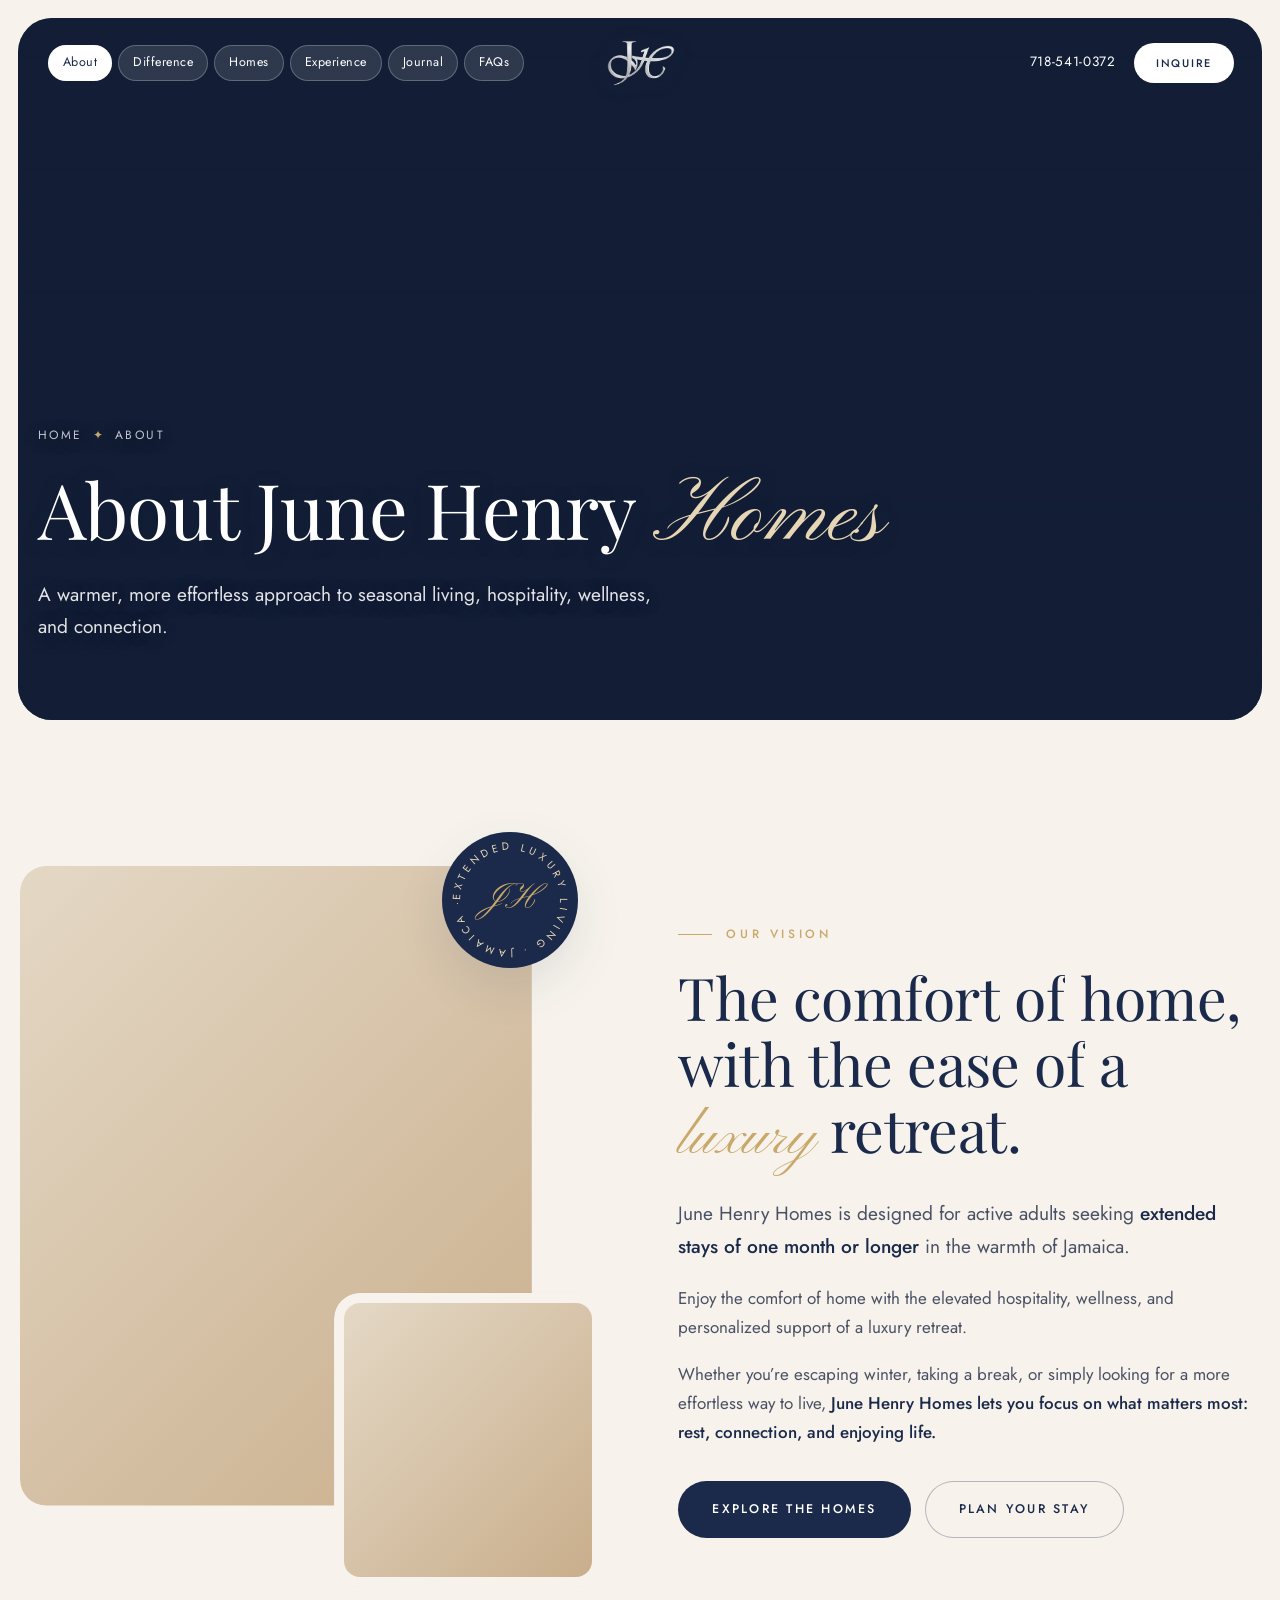
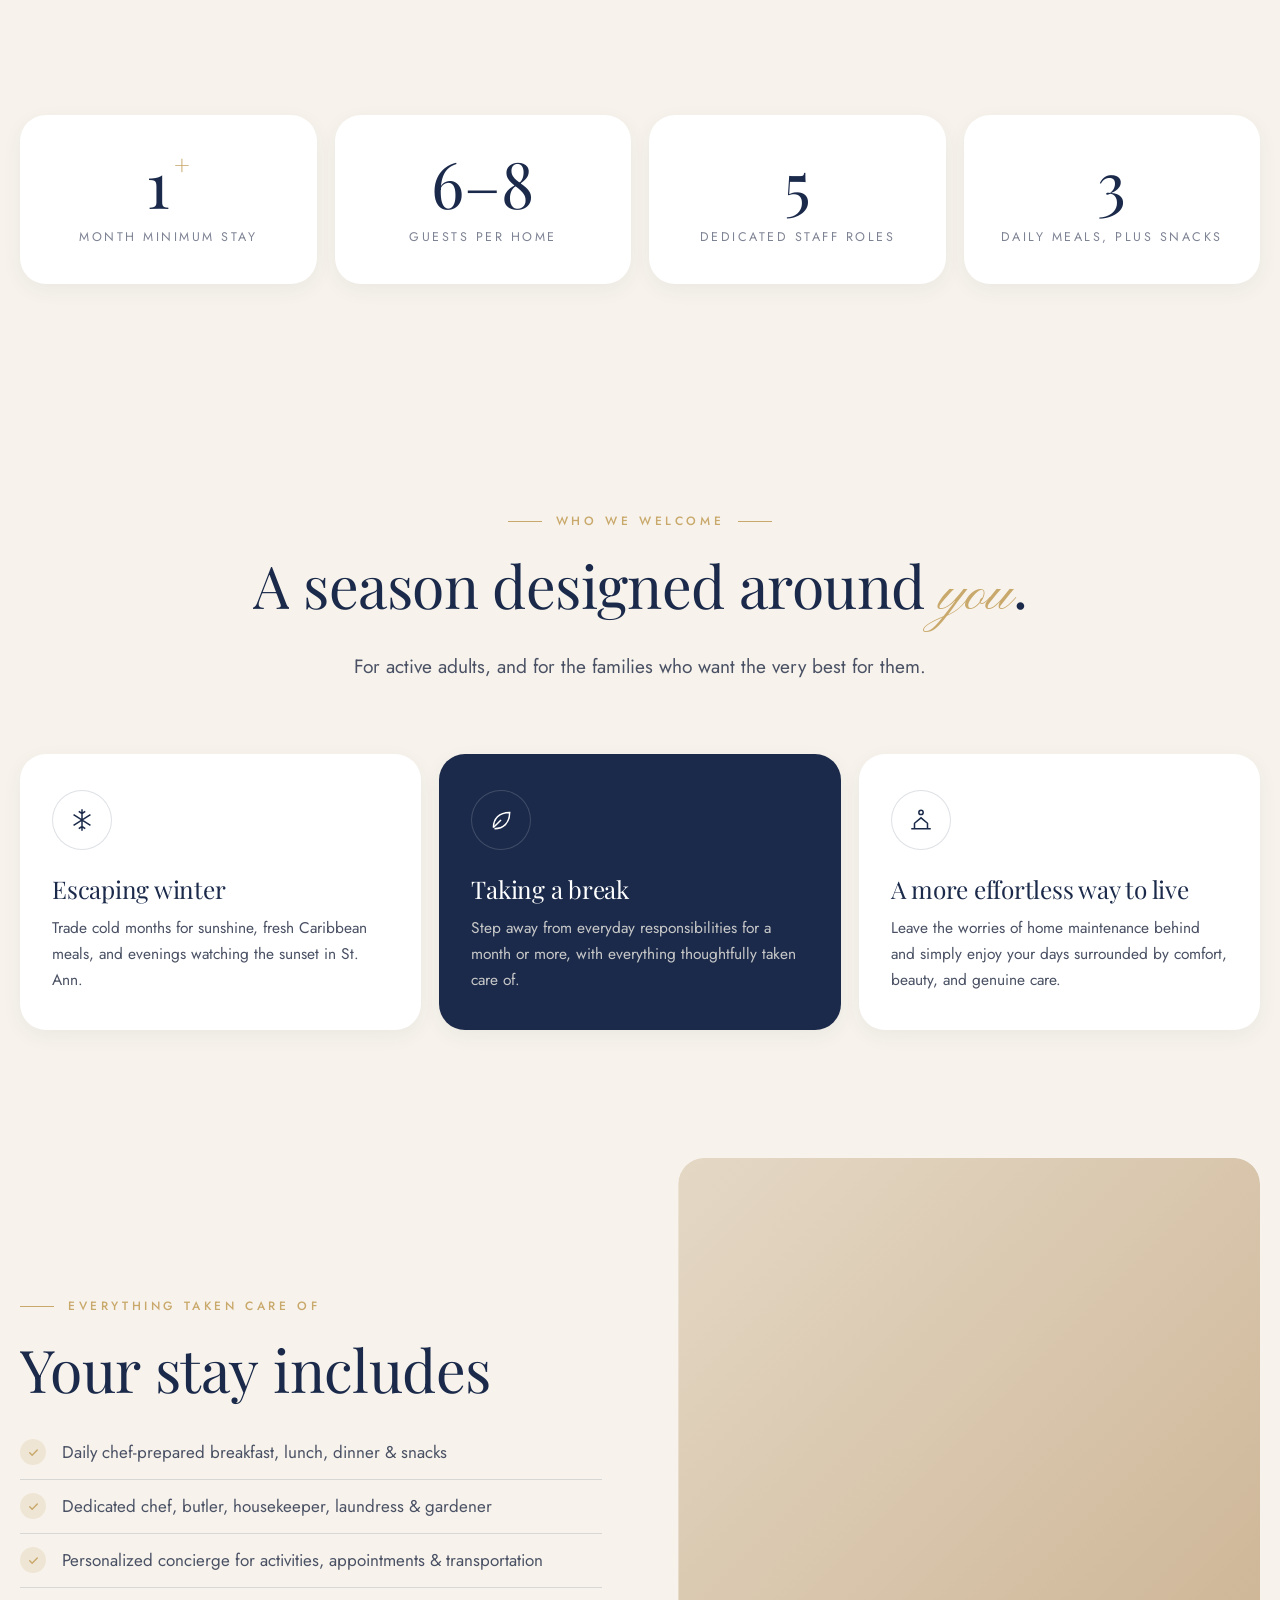
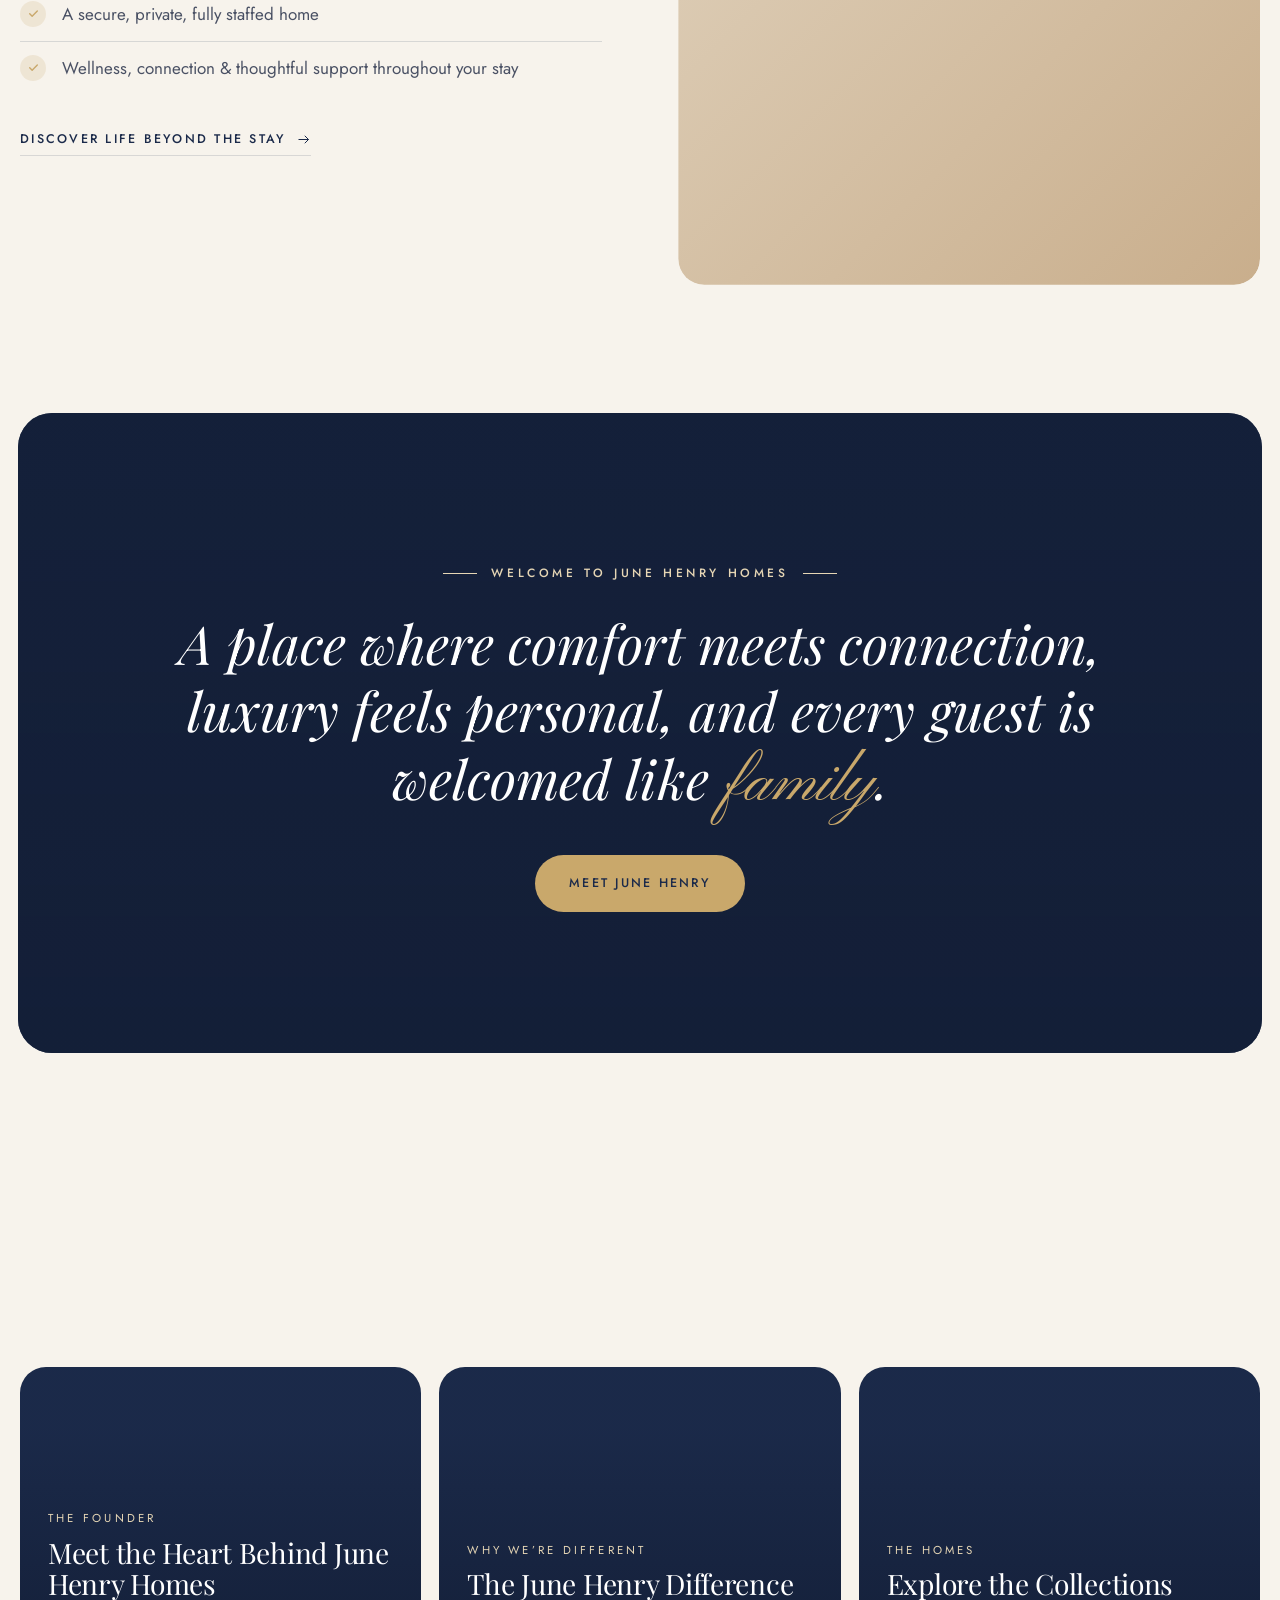
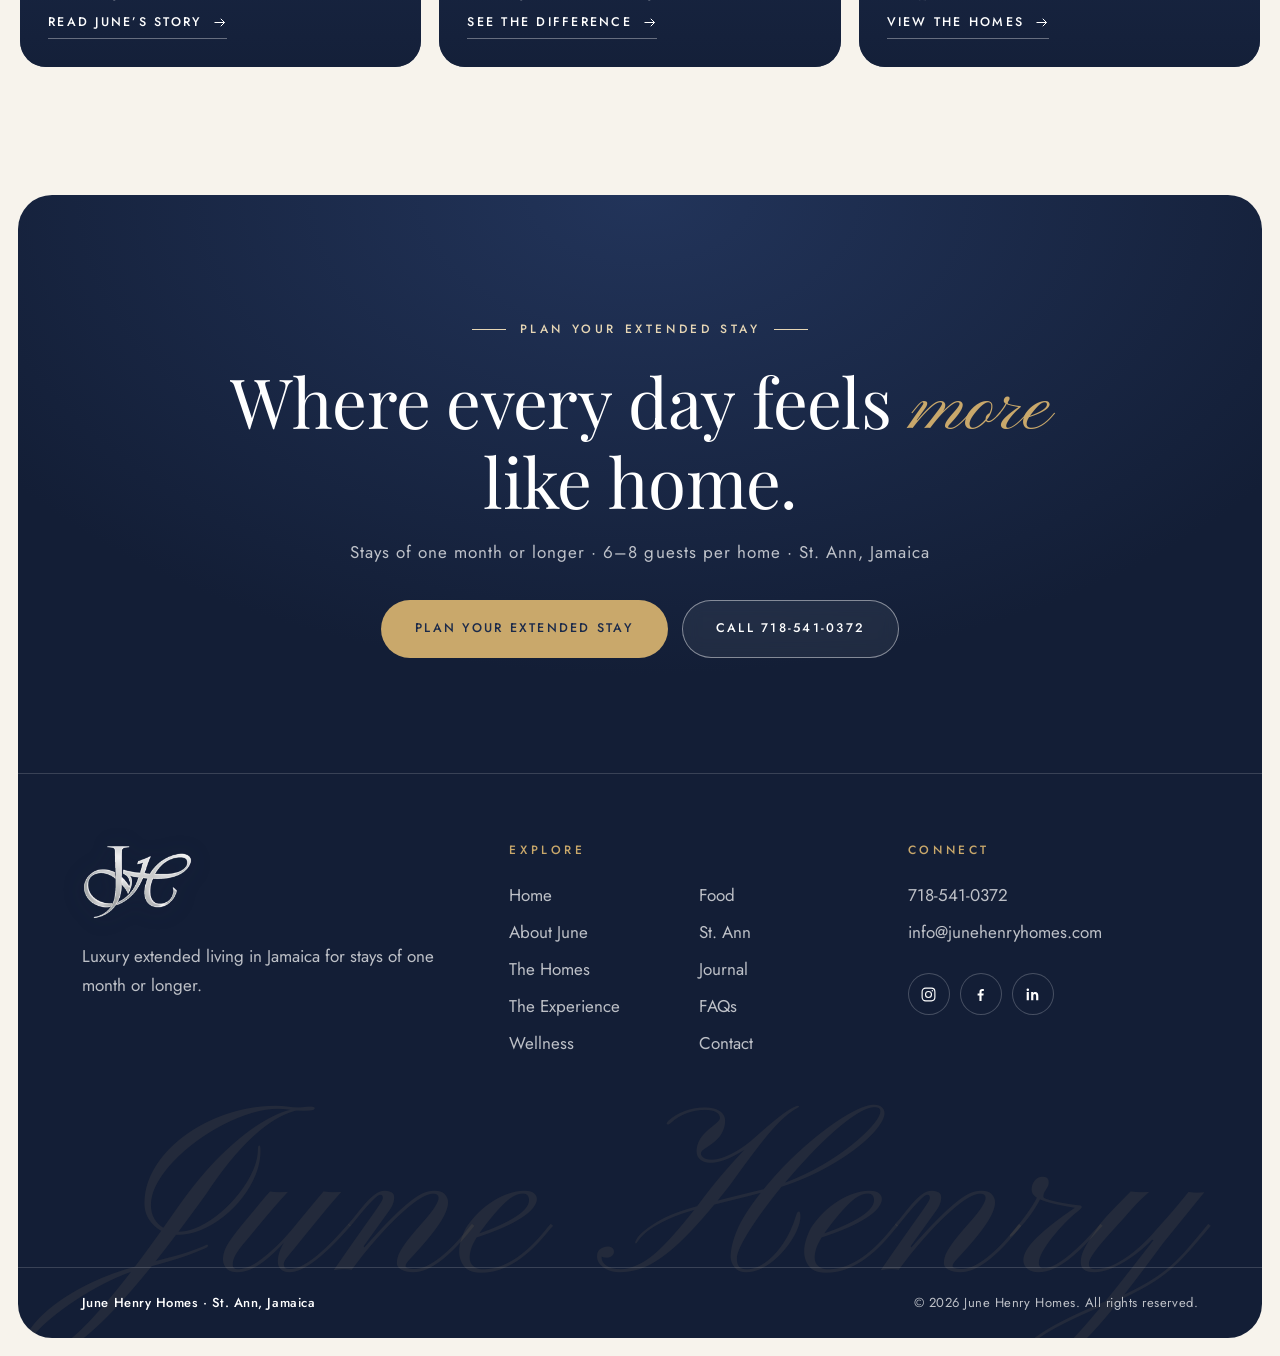
==== about.html @ ef5625fd "Add June Henry Homes website Static multi-page site in plain HTML, CSS and JavaScript for June Henry" ====
<!DOCTYPE html>
<html lang="en" class="no-js">
<head>
  <meta charset="UTF-8">
  <meta name="viewport" content="width=device-width, initial-scale=1">
  <title>About June Henry Homes | Elevated Seasonal Living in Jamaica</title>
  <meta name="description" content="Discover the vision behind June Henry Homes and a warmer, more effortless approach to seasonal living, hospitality, wellness, and connection.">
  <meta name="theme-color" content="#1B2A4A">
  <meta property="og:type" content="website">
  <meta property="og:site_name" content="June Henry Homes">
  <meta property="og:title" content="About June Henry Homes | Elevated Seasonal Living in Jamaica">
  <meta property="og:description" content="Discover the vision behind June Henry Homes and a warmer, more effortless approach to seasonal living, hospitality, wellness, and connection.">
  <link rel="icon" href="data:image/svg+xml,%3Csvg xmlns='http://www.w3.org/2000/svg' viewBox='0 0 64 64'%3E%3Crect width='64' height='64' rx='16' fill='%231B2A4A'/%3E%3Ctext x='50%25' y='60%25' text-anchor='middle' font-family='Georgia,serif' font-size='28' fill='%23C9A86B'%3EJH%3C/text%3E%3C/svg%3E">
  <link rel="preconnect" href="https://fonts.googleapis.com">
  <link rel="preconnect" href="https://fonts.gstatic.com" crossorigin>
  <link rel="preconnect" href="https://images.unsplash.com">
  <link href="https://fonts.googleapis.com/css2?family=Jost:wght@300;400;500;600&family=Pinyon+Script&family=Playfair+Display:ital,wght@0,400;0,500;0,600;1,400;1,500&display=swap" rel="stylesheet">
  <link rel="stylesheet" href="css/base.css">
  <link rel="stylesheet" href="css/sections.css">
  <link rel="stylesheet" href="css/pages.css">
</head>
<body data-page="about">
  <div id="site-header"></div>

  <main id="main">
    <section class="page-hero">
      <div class="hero-media" data-parallax="0.12">
        <img src="https://images.unsplash.com/photo-1540541338287-41700207dee6?auto=format&fit=crop&w=2200&q=80" alt="Pool terrace framed by palms overlooking the sea" fetchpriority="high">
      </div>
      <div class="page-hero-content">
        <nav class="breadcrumb hero-anim" aria-label="Breadcrumb"><a href="index.html">Home</a><span aria-hidden="true">✦</span><span aria-current="page">About</span></nav>
        <h1 class="hero-anim" style="--d:.15s">About June Henry <span class="script">Homes</span></h1>
        <p class="lead hero-anim" style="--d:.35s">A warmer, more effortless approach to seasonal living, hospitality, wellness, and connection.</p>
      </div>
    </section>

    <!-- Vision -->
    <section class="section">
      <div class="container split">
        <div class="split-media">
          <div class="media-stack">
            <div class="media media-main reveal-mask"><img src="https://images.unsplash.com/photo-1600210492486-724fe5c67fb0?auto=format&fit=crop&w=1100&q=80" alt="Bright, comfortable living room filled with natural light" loading="lazy"></div>
            <div class="media media-small reveal-mask" style="--d:.3s"><img src="https://images.unsplash.com/photo-1504754524776-8f4f37790ca0?auto=format&fit=crop&w=700&q=80" alt="Breakfast table with fresh fruit, waffles and juice" loading="lazy"></div>
            <div class="rotating-badge" aria-hidden="true">
              <svg viewBox="0 0 136 136"><defs><path id="badgeCircle" d="M68,68 m-50,0 a50,50 0 1,1 100,0 a50,50 0 1,1 -100,0"/></defs><text><textPath href="#badgeCircle" textLength="312" lengthAdjust="spacing">Extended Luxury Living · Jamaica ·</textPath></text></svg>
              <span class="badge-core">JH</span>
            </div>
          </div>
        </div>
        <div class="split-body">
          <span class="eyebrow reveal">Our vision</span>
          <h2 class="h2" data-split>The comfort of home, with the ease of a <span class="script">luxury</span> retreat.</h2>
          <p class="lead reveal">June Henry Homes is designed for active adults seeking <strong>extended stays of one month or longer</strong> in the warmth of Jamaica.</p>
          <p class="reveal">Enjoy the comfort of home with the elevated hospitality, wellness, and personalized support of a luxury retreat.</p>
          <p class="reveal">Whether you’re escaping winter, taking a break, or simply looking for a more effortless way to live, <strong>June Henry Homes lets you focus on what matters most: rest, connection, and enjoying life.</strong></p>
          <div class="btn-row reveal">
            <a class="btn" href="homes.html">Explore the Homes</a>
            <a class="btn btn-outline" href="contact.html">Plan Your Stay</a>
          </div>
        </div>
      </div>
    </section>

    <!-- Stats -->
    <section class="section-tight" style="padding-top:0" aria-label="June Henry Homes at a glance">
      <div class="container stats">
        <div class="stat reveal"><div class="stat-num">1<small>+</small></div><div class="stat-label">Month minimum stay</div></div>
        <div class="stat reveal" style="--d:.08s"><div class="stat-num">6–8</div><div class="stat-label">Guests per home</div></div>
        <div class="stat reveal" style="--d:.16s"><div class="stat-num"><span data-count="5">5</span></div><div class="stat-label">Dedicated staff roles</div></div>
        <div class="stat reveal" style="--d:.24s"><div class="stat-num"><span data-count="3">3</span></div><div class="stat-label">Daily meals, plus snacks</div></div>
      </div>
    </section>

    <!-- Who we welcome -->
    <section class="section">
      <div class="container">
        <div class="section-head">
          <span class="eyebrow center reveal">Who we welcome</span>
          <h2 class="h2" data-split>A season designed around <span class="script">you</span>.</h2>
          <p class="lead reveal">For active adults, and for the families who want the very best for them.</p>
        </div>
        <div class="card-grid">
          <article class="info-card reveal" data-glow>
            <span class="icon-ring"><svg viewBox="0 0 24 24" fill="none" stroke="currentColor" stroke-width="1.4" aria-hidden="true"><path d="M12 2v20M4.2 7l15.6 10M4.2 17L19.8 7M9 4l3 2 3-2M9 20l3-2 3 2"/></svg></span>
            <h3>Escaping winter</h3>
            <p>Trade cold months for sunshine, fresh Caribbean meals, and evenings watching the sunset in St. Ann.</p>
          </article>
          <article class="info-card is-navy reveal" style="--d:.1s" data-glow>
            <span class="icon-ring"><svg viewBox="0 0 24 24" fill="none" stroke="currentColor" stroke-width="1.4" aria-hidden="true"><path d="M5 19c0-8 5-14 15-14 0 10-6 15-14 15"/><path d="M5 19l7-7"/></svg></span>
            <h3>Taking a break</h3>
            <p>Step away from everyday responsibilities for a month or more, with everything thoughtfully taken care of.</p>
          </article>
          <article class="info-card reveal" style="--d:.2s" data-glow>
            <span class="icon-ring"><svg viewBox="0 0 24 24" fill="none" stroke="currentColor" stroke-width="1.4" aria-hidden="true"><path d="M3 20h18M6 20v-5l6-5 6 5v5"/><circle cx="12" cy="5" r="2"/></svg></span>
            <h3>A more effortless way to live</h3>
            <p>Leave the worries of home maintenance behind and simply enjoy your days surrounded by comfort, beauty, and genuine care.</p>
          </article>
        </div>
      </div>
    </section>

    <!-- Your stay includes -->
    <section class="section" style="padding-top:0">
      <div class="container split reverse">
        <div class="split-media">
          <div class="media reveal-mask"><img src="https://images.unsplash.com/photo-1577219491135-ce391730fb2c?auto=format&fit=crop&w=1100&q=80" alt="Chef carefully plating a freshly prepared dish" loading="lazy"></div>
        </div>
        <div class="split-body">
          <span class="eyebrow reveal">Everything taken care of</span>
          <h2 class="h2" data-split>Your stay includes</h2>
          <ul class="check-list reveal">
            <li>Daily chef-prepared breakfast, lunch, dinner &amp; snacks</li>
            <li>Dedicated chef, butler, housekeeper, laundress &amp; gardener</li>
            <li>Personalized concierge for activities, appointments &amp; transportation</li>
            <li>A secure, private, fully staffed home</li>
            <li>Wellness, connection &amp; thoughtful support throughout your stay</li>
          </ul>
          <div class="btn-row reveal">
            <a class="link-arrow" href="beyond.html">Discover life beyond the stay <svg viewBox="0 0 24 24" fill="none" stroke="currentColor" stroke-width="1.6" aria-hidden="true"><path d="M4 12h16M14 6l6 6-6 6"/></svg></a>
          </div>
        </div>
      </div>
    </section>

    <!-- Promise -->
    <section class="quote-band has-image" aria-label="Our promise">
      <div class="jamaica-bg" data-parallax="0.1"><img src="https://images.unsplash.com/photo-1473116763249-2faaef81ccda?auto=format&fit=crop&w=2000&q=75" alt="" loading="lazy"></div>
      <span class="eyebrow center light reveal">Welcome to June Henry Homes</span>
      <blockquote class="reveal">A place where comfort meets connection, luxury feels personal, and every guest is welcomed like <span class="script">family</span>.</blockquote>
      <div class="btn-row center reveal">
        <a class="btn btn-gold" href="heart.html">Meet June Henry</a>
      </div>
    </section>

    <!-- Continue exploring -->
    <section class="section">
      <div class="container">
        <div class="section-head">
          <span class="eyebrow center reveal">Continue exploring</span>
          <h2 class="h2" data-split>Discover more</h2>
        </div>
        <div class="collection-nav">
          <a class="collection-link reveal" href="heart.html">
            <img src="https://images.unsplash.com/photo-1505693416388-ac5ce068fe85?auto=format&fit=crop&w=900&q=80" alt="" loading="lazy">
            <span class="count">The founder</span>
            <h3>Meet the Heart Behind June Henry Homes</h3>
            <span class="link-arrow">Read June’s story <svg viewBox="0 0 24 24" fill="none" stroke="currentColor" stroke-width="1.6" aria-hidden="true"><path d="M4 12h16M14 6l6 6-6 6"/></svg></span>
          </a>
          <a class="collection-link reveal" style="--d:.1s" href="difference.html">
            <img src="https://images.unsplash.com/photo-1511632765486-a01980e01a18?auto=format&fit=crop&w=900&q=80" alt="" loading="lazy">
            <span class="count">Why we’re different</span>
            <h3>The June Henry Difference</h3>
            <span class="link-arrow">See the difference <svg viewBox="0 0 24 24" fill="none" stroke="currentColor" stroke-width="1.6" aria-hidden="true"><path d="M4 12h16M14 6l6 6-6 6"/></svg></span>
          </a>
          <a class="collection-link reveal" style="--d:.2s" href="homes.html">
            <img src="https://images.unsplash.com/photo-1499793983690-e29da59ef1c2?auto=format&fit=crop&w=900&q=80" alt="" loading="lazy">
            <span class="count">The homes</span>
            <h3>Explore the Collections</h3>
            <span class="link-arrow">View the homes <svg viewBox="0 0 24 24" fill="none" stroke="currentColor" stroke-width="1.6" aria-hidden="true"><path d="M4 12h16M14 6l6 6-6 6"/></svg></span>
          </a>
        </div>
      </div>
    </section>
  </main>

  <div id="site-footer"></div>
  <script src="js/components.js"></script>
  <script src="js/main.js"></script>
</body>
</html>
---- css/base.css ----
/* ==========================================================================
   June Henry Homes — Base: tokens, typography, buttons, header, footer, motion
   ========================================================================== */
:root {
  --navy: #1B2A4A;
  --navy-2: #24365C;
  --navy-deep: #131E36;
  --beige: #C9AE8C;
  --gold: #C9A86B;
  --gold-soft: #E6D6B5;
  --cream: #F7F3EC;
  --cream-2: #EFE8DC;
  --sand: #E4D8C5;
  --burgundy: #7A2E2E;
  --white: #FFFFFF;
  --text: #4A5164;
  --muted: #7E8394;
  --line: rgba(27, 42, 74, 0.14);
  --line-light: rgba(255, 255, 255, 0.16);

  --f-display: 'Playfair Display', Georgia, 'Times New Roman', serif;
  --f-script: 'Pinyon Script', 'Snell Roundhand', 'Apple Chancery', cursive;
  --f-body: 'Jost', 'Helvetica Neue', Arial, sans-serif;

  --radius-xl: 34px;
  --radius-lg: 26px;
  --radius-md: 18px;
  --radius-sm: 12px;
  --shell: clamp(10px, 1.4vw, 20px);
  --container: 1240px;

  --ease: cubic-bezier(0.22, 0.8, 0.2, 1);
  --ease-soft: cubic-bezier(0.65, 0, 0.35, 1);
  --shadow-sm: 0 6px 20px rgba(27, 42, 74, 0.06);
  --shadow-md: 0 18px 50px rgba(27, 42, 74, 0.1);
  --shadow-lg: 0 30px 80px rgba(19, 30, 54, 0.2);
}

*, *::before, *::after { box-sizing: border-box; }
html { scroll-behavior: smooth; -webkit-text-size-adjust: 100%; }
body {
  margin: 0;
  background: var(--cream);
  color: var(--text);
  font-family: var(--f-body);
  font-size: 17px;
  line-height: 1.7;
  -webkit-font-smoothing: antialiased;
  -moz-osx-font-smoothing: grayscale;
  overflow-x: hidden;
}
img { max-width: 100%; display: block; }
main { overflow-x: clip; }
a { color: inherit; text-decoration: none; }
button { font: inherit; color: inherit; background: none; border: 0; cursor: pointer; padding: 0; }
ul, ol { margin: 0; padding: 0; list-style: none; }
h1, h2, h3, h4 {
  font-family: var(--f-display);
  color: var(--navy);
  font-weight: 400;
  line-height: 1.12;
  margin: 0;
  letter-spacing: -0.01em;
}
p { margin: 0 0 1.1em; }
p:last-child { margin-bottom: 0; }
strong { color: var(--navy); font-weight: 500; }
::selection { background: var(--gold); color: var(--navy); }
:focus-visible { outline: 2px solid var(--gold); outline-offset: 3px; border-radius: 6px; }

.skip-link {
  position: fixed; left: 16px; top: -80px; z-index: 3000;
  background: var(--navy); color: #fff; padding: 10px 18px; border-radius: 40px;
  transition: top 0.3s var(--ease);
}
.skip-link:focus { top: 16px; }
.visually-hidden {
  position: absolute !important; width: 1px; height: 1px; overflow: hidden;
  clip: rect(0 0 0 0); white-space: nowrap;
}

/* ---------- Layout ---------- */
.container { width: min(100% - 40px, var(--container)); margin-inline: auto; }
.container-narrow { width: min(100% - 40px, 860px); margin-inline: auto; }
.section { padding-block: clamp(80px, 10vw, 140px); position: relative; }
.section-tight { padding-block: clamp(56px, 7vw, 96px); position: relative; }
.shell { margin-inline: var(--shell); }

/* ---------- Typography ---------- */
.eyebrow {
  display: inline-flex; align-items: center; gap: 14px;
  font-family: var(--f-body); font-size: 12px; font-weight: 500;
  letter-spacing: 0.3em; text-transform: uppercase; color: var(--gold);
}
.eyebrow::before { content: ""; width: 34px; height: 1px; background: currentColor; }
.eyebrow.center::after { content: ""; width: 34px; height: 1px; background: currentColor; }
.eyebrow.burgundy { color: var(--burgundy); }
.eyebrow.light { color: var(--gold-soft); }

.display { font-size: clamp(44px, 6vw, 88px); }
.h2 { font-size: clamp(36px, 4.6vw, 64px); }
.h3 { font-size: clamp(25px, 2.3vw, 34px); }
.h4 { font-size: clamp(21px, 1.7vw, 25px); }
.script { font-family: var(--f-script); color: var(--gold); font-weight: 400; letter-spacing: 0; }
.amp {
  font-family: var(--f-script); color: var(--gold); font-weight: 400;
  font-size: 1.55em; line-height: 0; vertical-align: -0.14em; margin: 0 0.02em;
}
em.accent { font-style: italic; color: var(--burgundy); }
.lead { font-size: clamp(18px, 1.5vw, 21px); line-height: 1.7; }
.muted { color: var(--muted); }
.center { text-align: center; }

.section-head { text-align: center; max-width: 780px; margin: 0 auto clamp(44px, 5.5vw, 76px); }
.section-head .h2 { margin: 20px 0 22px; }
.section-head.left { text-align: left; margin-left: 0; }

/* ---------- Buttons ---------- */
.btn {
  --bg: var(--navy); --fg: #fff; --fill: var(--gold); --fg-hover: var(--navy);
  position: relative; isolation: isolate; overflow: hidden;
  display: inline-flex; align-items: center; justify-content: center; gap: 12px;
  padding: 18px 34px; border-radius: 999px;
  background: var(--bg); color: var(--fg);
  font-family: var(--f-body); font-size: 12.5px; font-weight: 500;
  letter-spacing: 0.18em; text-transform: uppercase; white-space: nowrap;
  transition: color 0.5s var(--ease), transform 0.5s var(--ease), box-shadow 0.5s var(--ease);
}
.btn::before {
  content: ""; position: absolute; inset: -1px; z-index: -1; border-radius: inherit;
  background: var(--fill); transform: translateY(102%);
  transition: transform 0.6s var(--ease);
}
.btn:hover::before, .btn:focus-visible::before { transform: translateY(0); }
.btn:hover, .btn:focus-visible { color: var(--fg-hover); transform: translateY(-2px); box-shadow: 0 16px 34px rgba(27, 42, 74, 0.2); }
.btn svg { width: 16px; height: 16px; transition: transform 0.5s var(--ease); }
.btn:hover svg { transform: translateX(4px); }
.btn-outline { --bg: transparent; --fg: var(--navy); --fill: var(--navy); --fg-hover: #fff; box-shadow: inset 0 0 0 1px rgba(27, 42, 74, 0.3); }
.btn-light { --bg: #fff; --fg: var(--navy); --fill: var(--gold); }
.btn-gold { --bg: var(--gold); --fg: var(--navy); --fill: #fff; }
.btn-burgundy { --bg: var(--burgundy); --fg: #fff; --fill: var(--gold); }
.btn-ghost-light {
  --bg: rgba(255, 255, 255, 0.06); --fg: #fff; --fill: #fff; --fg-hover: var(--navy);
  box-shadow: inset 0 0 0 1px rgba(255, 255, 255, 0.45);
  -webkit-backdrop-filter: blur(8px); backdrop-filter: blur(8px);
}
.btn-sm { padding: 11px 22px; font-size: 11px; letter-spacing: 0.16em; }
.btn-row { display: flex; flex-wrap: wrap; gap: 14px; }
.btn-row.center { justify-content: center; }

.link-arrow {
  display: inline-flex; align-items: center; gap: 10px; padding-bottom: 6px;
  font-size: 12.5px; font-weight: 500; letter-spacing: 0.18em; text-transform: uppercase; color: var(--navy);
  background:
    linear-gradient(var(--gold), var(--gold)) left bottom / 0 1px no-repeat,
    linear-gradient(var(--line), var(--line)) left bottom / 100% 1px no-repeat;
  transition: background-size 0.6s var(--ease), color 0.4s;
}
.link-arrow svg { width: 15px; height: 15px; transition: transform 0.5s var(--ease); }
.link-arrow:hover { background-size: 100% 1px, 100% 1px; }
.link-arrow:hover svg { transform: translateX(5px); }

/* ---------- Header ---------- */
.scroll-progress {
  position: fixed; top: 0; left: 0; z-index: 200; width: 100%; height: 2px;
  transform-origin: 0 50%; transform: scaleX(0);
  background: linear-gradient(90deg, var(--gold), var(--burgundy));
}
.site-header {
  position: fixed; top: 0; left: 0; right: 0; z-index: 120;
  padding: calc(var(--shell) + 14px) calc(var(--shell) + 18px) 0;
  pointer-events: none;
  transition: padding 0.5s var(--ease), transform 0.6s var(--ease);
}
.site-header.is-hidden { transform: translateY(-130%); }
.header-inner {
  pointer-events: auto; max-width: 1480px; margin: 0 auto;
  display: grid; grid-template-columns: 1fr auto 1fr; align-items: center; gap: 20px;
  padding: 8px 10px 8px 12px; border-radius: 999px;
  transition: background 0.5s var(--ease), box-shadow 0.5s var(--ease);
}
.site-header.is-scrolled { padding-top: 12px; }
.site-header.is-scrolled .header-inner {
  background: rgba(247, 243, 236, 0.84);
  -webkit-backdrop-filter: blur(18px) saturate(1.3); backdrop-filter: blur(18px) saturate(1.3);
  box-shadow: 0 12px 40px rgba(27, 42, 74, 0.12), inset 0 0 0 1px rgba(255, 255, 255, 0.7);
}
.nav-pills { display: flex; gap: 6px; }
.nav-pill {
  font-size: 12.5px; letter-spacing: 0.04em; padding: 7px 15px; border-radius: 999px; color: #fff;
  background: rgba(255, 255, 255, 0.12); box-shadow: inset 0 0 0 1px rgba(255, 255, 255, 0.24);
  -webkit-backdrop-filter: blur(10px); backdrop-filter: blur(10px);
  transition: background 0.4s var(--ease), color 0.4s, box-shadow 0.4s;
}
.nav-pill:hover, .nav-pill.is-active { background: #fff; color: var(--navy); }
.is-scrolled .nav-pill { color: var(--navy); background: transparent; box-shadow: inset 0 0 0 1px var(--line); }
.is-scrolled .nav-pill:hover, .is-scrolled .nav-pill.is-active { background: var(--navy); color: #fff; box-shadow: none; }

.brand { display: flex; align-items: center; gap: 12px; line-height: 1; color: #fff; transition: color 0.4s; }
.brand-words { display: flex; flex-direction: column; align-items: center; }
.brand-logo { position: relative; flex: none; display: block; height: 46px; aspect-ratio: 375 / 256; }
.brand-logo img { position: absolute; inset: 0; width: 100%; height: 100%; object-fit: contain; transition: opacity 0.45s var(--ease); }
.brand-logo .logo-silver { filter: drop-shadow(0 2px 10px rgba(19, 30, 54, 0.35)); }
.brand-logo .logo-navy { opacity: 0; }
.brand-mark { font-family: var(--f-script); font-size: 38px; line-height: 0.9; white-space: nowrap; }
.brand-text { font-size: 9px; letter-spacing: 0.44em; text-transform: uppercase; margin-top: 3px; padding-left: 0.44em; opacity: 0.9; }
.is-scrolled .brand { color: var(--navy); }
.is-scrolled .brand-logo .logo-silver { opacity: 0; }
.is-scrolled .brand-logo .logo-navy { opacity: 1; }

.header-actions { display: flex; justify-content: flex-end; align-items: center; gap: 18px; }
.header-phone { font-size: 13.5px; letter-spacing: 0.05em; color: #fff; transition: color 0.4s; }
.is-scrolled .header-phone { color: var(--navy); }
.is-scrolled .header-cta { --bg: var(--navy); --fg: #fff; }

.menu-toggle {
  display: none; position: relative; width: 46px; height: 46px; border-radius: 50%;
  background: rgba(255, 255, 255, 0.16); box-shadow: inset 0 0 0 1px rgba(255, 255, 255, 0.32);
  -webkit-backdrop-filter: blur(10px); backdrop-filter: blur(10px);
  transition: background 0.4s;
}
.menu-toggle span {
  position: absolute; left: 14px; right: 14px; height: 1.5px; background: #fff; border-radius: 2px;
  transition: transform 0.5s var(--ease), top 0.5s var(--ease), background 0.4s;
}
.menu-toggle span:nth-child(1) { top: 19px; }
.menu-toggle span:nth-child(2) { top: 26px; right: 20px; }
.is-scrolled .menu-toggle { background: var(--navy); box-shadow: none; }

/* Mobile menu */
.mobile-menu {
  position: fixed; inset: 0; z-index: 110; overflow-y: auto;
  display: flex; flex-direction: column; justify-content: space-between; gap: 40px;
  padding: 120px 28px 36px; color: #fff;
  background: radial-gradient(120% 80% at 100% 0%, #24365C 0%, var(--navy-deep) 60%);
  clip-path: circle(0% at calc(100% - 52px) 52px); visibility: hidden;
  transition: clip-path 0.9s var(--ease-soft), visibility 0s linear 0.9s;
}
.mobile-menu-links a {
  display: flex; align-items: baseline; gap: 16px; padding: 6px 0;
  font-family: var(--f-display); font-size: clamp(26px, 6.4vw, 42px); line-height: 1.2;
  opacity: 0; transform: translateY(30px);
  transition: opacity 0.5s, transform 0.8s var(--ease), color 0.3s;
}
.mobile-menu-links a .num { font-family: var(--f-body); font-size: 11px; letter-spacing: 0.2em; color: var(--gold); min-width: 22px; }
.mobile-menu-links a:hover, .mobile-menu-links a.is-active { color: var(--gold); }
.mobile-menu-foot { display: flex; flex-direction: column; gap: 6px; font-size: 14px; color: rgba(255, 255, 255, 0.7); border-top: 1px solid var(--line-light); padding-top: 22px; }
body.menu-open { overflow: hidden; }
body.menu-open .mobile-menu { clip-path: circle(150% at calc(100% - 52px) 52px); visibility: visible; transition: clip-path 0.9s var(--ease-soft), visibility 0s; }
body.menu-open .mobile-menu-links a { opacity: 1; transform: none; transition-delay: calc(var(--i) * 55ms + 250ms); }
body.menu-open .site-header { transform: none; }
body.menu-open .header-inner { background: transparent !important; box-shadow: none !important; -webkit-backdrop-filter: none !important; backdrop-filter: none !important; }
body.menu-open .brand { color: #fff; }
body.menu-open .brand-logo .logo-silver { opacity: 1; }
body.menu-open .brand-logo .logo-navy { opacity: 0; }
body.menu-open .header-cta { display: none; }
body.menu-open .menu-toggle { background: rgba(255, 255, 255, 0.12); }
body.menu-open .menu-toggle span:nth-child(1) { top: 22.5px; transform: rotate(45deg); }
body.menu-open .menu-toggle span:nth-child(2) { top: 22.5px; right: 14px; transform: rotate(-45deg); }

/* ---------- Preloader ---------- */
.preloader {
  position: fixed; inset: 0; z-index: 2500; display: grid; place-items: center; text-align: center;
  background: var(--cream); transition: opacity 0.9s var(--ease), visibility 0.9s;
}
.preloader.is-done { opacity: 0; visibility: hidden; }
.preloader-mark {
  font-family: var(--f-script); font-size: clamp(64px, 12vw, 110px); line-height: 1.1; color: var(--navy);
  padding: 0 0.2em; animation: inkReveal 1.4s var(--ease-soft) both;
}
.preloader-line { position: relative; width: 140px; height: 1px; margin: 10px auto 14px; background: var(--line); overflow: hidden; }
.preloader-line::after { content: ""; position: absolute; inset: 0; background: var(--gold); animation: lineSweep 1.4s var(--ease-soft) infinite; }
.preloader-text { font-size: 10.5px; letter-spacing: 0.46em; text-transform: uppercase; color: var(--gold); }
@keyframes inkReveal { from { clip-path: inset(0 100% 0 0); opacity: 0.3; } to { clip-path: inset(0 0 0 0); opacity: 1; } }
@keyframes lineSweep { from { transform: translateX(-100%); } to { transform: translateX(100%); } }

/* ---------- Motion ---------- */
.reveal {
  opacity: 0; transform: translateY(42px);
  transition: opacity 1.1s var(--ease), transform 1.2s var(--ease);
  transition-delay: var(--d, 0s);
}
.reveal-left { transform: translateX(-56px); }
.reveal-right { transform: translateX(56px); }
.reveal-scale { transform: scale(0.94); }
.reveal.is-visible { opacity: 1; transform: none; }
/* Side slides would widen the page on phones and push the fixed header off-screen */
@media (max-width: 900px) { .reveal-left, .reveal-right { transform: translateY(42px); } }
.reveal-mask { clip-path: inset(14% 10% 14% 10% round var(--radius-lg)); transition: clip-path 1.5s var(--ease); transition-delay: var(--d, 0s); }
.reveal-mask img { transform: scale(1.25); transition: transform 2s var(--ease); transition-delay: var(--d, 0s); }
.reveal-mask.is-visible { clip-path: inset(0 0 0 0 round var(--radius-lg)); }
.reveal-mask.is-visible img { transform: scale(1); }

[data-split] .w { display: inline-block; overflow: hidden; vertical-align: top; padding-bottom: 0.12em; margin-bottom: -0.12em; }
[data-split] .w > span { display: inline-block; transform: translateY(110%); transition: transform 1.1s var(--ease); transition-delay: calc(var(--w) * 55ms + var(--d, 0s)); }
[data-split].reveal { opacity: 1; transform: none; }
[data-split].is-visible .w > span { transform: none; }

.no-js .reveal, .no-js [data-split] .w > span { opacity: 1 !important; transform: none !important; }
.no-js .reveal-mask { clip-path: none; }
.no-js .preloader { display: none; }

@media (prefers-reduced-motion: reduce) {
  html { scroll-behavior: auto; }
  *, *::before, *::after { animation-duration: 0.01ms !important; animation-iteration-count: 1 !important; transition-duration: 0.01ms !important; transition-delay: 0s !important; }
  .reveal, [data-split] .w > span { opacity: 1 !important; transform: none !important; }
  .reveal-mask { clip-path: none !important; }
}

/* ---------- Media ---------- */
.media { position: relative; overflow: hidden; border-radius: var(--radius-lg); background: linear-gradient(135deg, var(--sand), var(--beige)); }
.media img { width: 100%; height: 100%; object-fit: cover; }
.media-zoom img { transition: transform 1.6s var(--ease); }
.media-zoom:hover img, a:hover .media-zoom img { transform: scale(1.07); }

/* ---------- Footer ---------- */
.site-footer {
  position: relative; overflow: hidden; margin: 0 var(--shell) var(--shell);
  border-radius: var(--radius-xl); color: rgba(255, 255, 255, 0.72);
  background: radial-gradient(90% 60% at 50% 0%, #22345A 0%, var(--navy-deep) 70%);
}
.site-footer strong { color: #fff; }
.footer-cta { position: relative; text-align: center; padding: clamp(70px, 9vw, 120px) 24px; border-bottom: 1px solid var(--line-light); }
.footer-cta h2 { color: #fff; font-size: clamp(38px, 5.4vw, 74px); margin: 22px auto 18px; max-width: 900px; }
.footer-cta h2 .script { font-size: 1.2em; line-height: 0.8; }
.footer-cta p { margin-bottom: 34px; letter-spacing: 0.06em; }
.footer-main { display: grid; grid-template-columns: 1.3fr 1.2fr 1fr; gap: 50px; padding: 70px clamp(24px, 5vw, 76px) 30px; }
.brand-footer { gap: 16px; color: #fff; margin-bottom: 22px; }
.brand-footer .brand-words { align-items: flex-start; }
.brand-footer .brand-logo { height: 76px; }
.brand-footer .brand-mark { font-size: 52px; }
.footer-brand p { max-width: 360px; }
.footer-col h4 { font-family: var(--f-body); font-size: 12px; font-weight: 500; letter-spacing: 0.3em; text-transform: uppercase; color: var(--gold); margin-bottom: 20px; }
.footer-explore ul { columns: 2; column-gap: 30px; }
.footer-col a { display: inline-block; padding: 4px 0; transition: color 0.3s, transform 0.4s var(--ease); }
.footer-col a:hover { color: #fff; transform: translateX(4px); }
.socials { display: flex; gap: 10px; margin-top: 22px; }
.socials a { display: grid; place-items: center; width: 42px; height: 42px; border-radius: 50%; color: #fff; box-shadow: inset 0 0 0 1px rgba(255, 255, 255, 0.22); transition: background 0.4s, color 0.4s, transform 0.4s var(--ease); }
.socials a:hover { background: var(--gold); color: var(--navy); transform: translateY(-3px); }
.footer-wordmark {
  font-family: var(--f-script); font-size: clamp(90px, 19vw, 290px); line-height: 1; text-align: center;
  white-space: nowrap; color: rgba(201, 168, 107, 0.09); margin: 0 0 -0.28em; pointer-events: none; user-select: none;
}
.footer-bottom {
  position: relative; display: flex; flex-wrap: wrap; justify-content: space-between; gap: 12px;
  padding: 24px clamp(24px, 5vw, 76px); border-top: 1px solid var(--line-light); font-size: 13px; letter-spacing: 0.04em;
}
.footer-bottom strong { font-weight: 500; }

.to-top {
  position: fixed; right: 22px; bottom: 22px; z-index: 90; display: grid; place-items: center;
  width: 50px; height: 50px; border-radius: 50%; background: var(--navy); color: #fff;
  box-shadow: var(--shadow-md); opacity: 0; transform: translateY(20px) scale(0.9); pointer-events: none;
  transition: opacity 0.5s var(--ease), transform 0.5s var(--ease), background 0.3s, color 0.3s;
}
.to-top.is-visible { opacity: 1; transform: none; pointer-events: auto; }
.to-top:hover { background: var(--gold); color: var(--navy); }

/* ---------- Responsive (base) ---------- */
@media (max-width: 1180px) {
  .nav-pills, .header-phone { display: none; }
  .menu-toggle { display: block; }
  .header-inner { grid-template-columns: auto 1fr; padding: 6px 6px 6px 18px; }
  .brand-words { align-items: flex-start; }
}
@media (max-width: 900px) {
  .footer-main { grid-template-columns: 1fr 1fr; }
  .footer-brand { grid-column: 1 / -1; }
}
@media (max-width: 560px) {
  body { font-size: 16px; }
  .footer-main { grid-template-columns: 1fr; gap: 36px; }
  .header-cta { display: none; }
  .brand-mark { font-size: 32px; }
  .brand { gap: 10px; }
  .brand-logo { height: 40px; }
  .brand-footer .brand-logo { height: 60px; }
  .brand-footer .brand-mark { font-size: 44px; }
  .btn { padding: 16px 26px; }
  .btn-row .btn { width: 100%; }
  .to-top { right: 14px; bottom: 14px; width: 44px; height: 44px; }
}
@media (max-width: 380px) {
  .brand { gap: 8px; }
  .brand-logo { height: 34px; }
  .brand-mark { font-size: 28px; }
  .brand-footer { gap: 10px; }
  .brand-footer .brand-logo { height: 50px; }
  .brand-footer .brand-mark { font-size: 36px; }
}
---- css/sections.css ----
/* ==========================================================================
   June Henry Homes — Homepage sections (also reused on inner pages)
   ========================================================================== */
[id] { scroll-margin-top: 110px; }

/* Split-heading helpers for inline elements (script words, etc.) */
[data-split] .w.w-el { overflow: visible; }
[data-split] .w-el > span { opacity: 0; transform: translateY(40%); transition: opacity 1s var(--ease), transform 1.1s var(--ease); transition-delay: calc(var(--w) * 55ms + var(--d, 0s)); }
[data-split].is-visible .w-el > span { opacity: 1; transform: none; }

/* ---------- Hero ---------- */
.hero {
  position: relative; isolation: isolate; overflow: hidden; margin: var(--shell);
  height: calc(100vh - var(--shell) * 2); height: calc(100svh - var(--shell) * 2);
  min-height: 680px; max-height: 1020px; border-radius: var(--radius-xl);
  color: #fff; background: var(--navy-deep);
}
.hero-media { position: absolute; inset: 0; z-index: -2; overflow: hidden; }
.is-loaded .hero-media { animation: heroZoom 2.8s var(--ease) both; }
.hero-media img { width: 100%; height: 120%; object-fit: cover; transform: translate3d(0, var(--py, 0px), 0); will-change: transform; }
.hero::before {
  content: ""; position: absolute; inset: 0; z-index: -1;
  background: linear-gradient(180deg, rgba(19, 30, 54, 0.66) 0%, rgba(19, 30, 54, 0.34) 30%, rgba(19, 30, 54, 0.38) 58%, rgba(19, 30, 54, 0.84) 100%);
}
@keyframes heroZoom { from { transform: scale(1.16); } to { transform: scale(1); } }

.hero-content {
  position: absolute; inset: 0; display: flex; flex-direction: column; align-items: center; justify-content: center;
  text-align: center; padding: 120px 24px 180px;
}
.hero-script {
  font-family: var(--f-script); font-size: clamp(54px, 13.5vw, 216px); line-height: 0.9; white-space: nowrap;
  color: rgba(247, 243, 236, 0.96); text-shadow: 0 10px 60px rgba(19, 30, 54, 0.4); margin: 22px 0 clamp(14px, 2.4vw, 34px); padding: 0 0.18em;
}
.hero h1 { color: #fff; font-size: clamp(30px, 3.7vw, 56px); }
.hero h1 em { font-style: italic; color: var(--gold-soft); }
.hero-sub { max-width: 600px; margin: 16px auto 0; font-size: clamp(16px, 1.3vw, 19px); letter-spacing: 0.04em; color: rgba(255, 255, 255, 0.9); }
.hero-anim { opacity: 0; transform: translateY(34px); transition: opacity 1.2s var(--ease), transform 1.3s var(--ease); transition-delay: var(--d, 0s); }
.is-loaded .hero-anim { opacity: 1; transform: none; }
.hero-script.hero-anim { opacity: 1; transform: none; clip-path: inset(-30% 100% -30% -10%); transition: clip-path 2.2s var(--ease-soft); transition-delay: var(--d, 0s); }
.is-loaded .hero-script.hero-anim { clip-path: inset(-30% -10% -30% -10%); }

.hero-notch {
  position: absolute; left: 50%; bottom: 0; z-index: 3; display: flex; gap: 10px;
  padding: 16px 16px 0; background: var(--cream); border-radius: 30px 30px 0 0;
  transform: translate(-50%, 110%);
}
.is-loaded .hero-notch { animation: notchUp 1.3s var(--ease) 1s both; }
.hero-notch::before, .hero-notch::after { content: ""; position: absolute; bottom: 0; width: 30px; height: 30px; pointer-events: none; }
.hero-notch::before { left: -30px; background: radial-gradient(circle at 0 0, transparent 29.5px, var(--cream) 30px); }
.hero-notch::after { right: -30px; background: radial-gradient(circle at 100% 0, transparent 29.5px, var(--cream) 30px); }
@keyframes notchUp { from { transform: translate(-50%, 110%); } to { transform: translate(-50%, 0); } }

.hero-meta {
  position: absolute; bottom: 38px; z-index: 2; display: flex; align-items: center; gap: 14px;
  font-size: 10.5px; letter-spacing: 0.32em; text-transform: uppercase; color: rgba(255, 255, 255, 0.82);
}
.hero-meta.left { left: 42px; }
.hero-meta.right { right: 42px; }
.scroll-line { position: relative; width: 1px; height: 48px; overflow: hidden; background: rgba(255, 255, 255, 0.3); }
.scroll-line::after { content: ""; position: absolute; left: 0; top: -50%; width: 100%; height: 50%; background: #fff; animation: scrollLine 2.2s var(--ease-soft) infinite; }
@keyframes scrollLine { to { top: 100%; } }

.no-js .hero-anim { opacity: 1; transform: none; }
.no-js .hero-script.hero-anim { clip-path: none; }
.no-js .hero-notch { transform: translateX(-50%); }

/* ---------- Page hero (inner pages) ---------- */
.page-hero {
  position: relative; isolation: isolate; overflow: hidden; margin: var(--shell);
  min-height: clamp(520px, 78vh, 760px); border-radius: var(--radius-xl); color: #fff;
  display: flex; align-items: flex-end; background: var(--navy-deep);
}
.page-hero .hero-media img { height: 125%; }
.page-hero::before {
  content: ""; position: absolute; inset: 0; z-index: -1;
  background: linear-gradient(180deg, rgba(19, 30, 54, 0.6) 0%, rgba(19, 30, 54, 0.2) 38%, rgba(19, 30, 54, 0.85) 100%);
}
.page-hero-content { width: min(100% - 40px, var(--container)); margin: 0 auto; padding: 160px 0 clamp(50px, 6vw, 84px); }
.page-hero h1 { color: #fff; font-size: clamp(42px, 6vw, 92px); max-width: 960px; margin: 20px 0 22px; }
.page-hero h1 .script { font-size: 1.18em; line-height: 0.8; color: var(--gold-soft); }
.page-hero .lead { max-width: 640px; color: rgba(255, 255, 255, 0.88); }
.breadcrumb { display: flex; flex-wrap: wrap; align-items: center; gap: 10px; font-size: 12px; letter-spacing: 0.2em; text-transform: uppercase; color: rgba(255, 255, 255, 0.75); }
.breadcrumb a:hover { color: var(--gold-soft); }
.breadcrumb span[aria-hidden] { color: var(--gold); }

/* ---------- Intro + testimonial ---------- */
.intro-grid { display: grid; grid-template-columns: 1.25fr 0.95fr; gap: clamp(40px, 6vw, 96px); align-items: center; }
.scrub-text { font-family: var(--f-display); font-size: clamp(26px, 2.9vw, 42px); line-height: 1.38; color: var(--navy); margin: 26px 0 0; }
.scrub-text .sw { opacity: 0.16; transition: opacity 0.35s linear; }
.scrub-text .sw.on { opacity: 1; }
.no-js .scrub-text .sw { opacity: 1; }
.intro-tagline { font-family: var(--f-display); font-style: italic; font-size: clamp(20px, 1.8vw, 26px); line-height: 1.4; color: var(--burgundy); margin-top: 28px; padding-left: 22px; border-left: 2px solid var(--gold); }

.float { animation: floatY 7s ease-in-out infinite; }
@keyframes floatY { 50% { transform: translateY(-12px); } }
.testimonial-card { position: relative; overflow: hidden; padding: clamp(34px, 4vw, 54px); border-radius: var(--radius-lg); background: #fff; box-shadow: var(--shadow-md); }
.testimonial-card::before {
  content: "\201C"; position: absolute; top: -34px; right: 26px; font-family: var(--f-display);
  font-size: 230px; line-height: 1; color: rgba(201, 168, 107, 0.16); pointer-events: none;
}
.testimonial-card::after {
  content: ""; position: absolute; left: 0; top: 0; width: 100%; height: 3px;
  background: linear-gradient(90deg, var(--gold), var(--burgundy)); transform: scaleX(0); transform-origin: left;
  transition: transform 1.6s var(--ease) 0.3s;
}
.testimonial-card.is-visible::after { transform: scaleX(1); }
.stars { display: flex; gap: 6px; font-size: 20px; line-height: 1; color: var(--gold); }
.stars span { display: inline-block; opacity: 0; transform: scale(0.3) rotate(-40deg); transition: opacity 0.5s, transform 0.8s cubic-bezier(0.34, 1.56, 0.64, 1); transition-delay: calc(var(--s) * 110ms + 0.5s); }
.is-visible .stars span, .no-js .stars span { opacity: 1; transform: none; }
.testimonial-card blockquote { margin: 24px 0 30px; font-family: var(--f-display); font-style: italic; font-size: clamp(24px, 2.2vw, 32px); line-height: 1.36; color: var(--navy); }
.testimonial-cite { display: flex; align-items: center; gap: 16px; padding-top: 24px; border-top: 1px solid var(--line); }
.cite-avatar { flex: none; display: grid; place-items: center; width: 54px; height: 54px; border-radius: 50%; background: var(--cream-2); color: var(--burgundy); font-family: var(--f-script); font-size: 30px; }
.cite-name { display: block; color: var(--navy); font-weight: 500; line-height: 1.3; }
.cite-place { font-size: 13px; letter-spacing: 0.08em; color: var(--muted); }

/* ---------- Marquee ---------- */
.marquee { overflow: hidden; padding: 28px 0; border-block: 1px solid var(--line); }
.marquee-track { display: flex; width: max-content; animation: marquee 42s linear infinite; }
.marquee:hover .marquee-track { animation-play-state: paused; }
.marquee-group { display: flex; align-items: center; gap: 46px; padding-right: 46px; }
.marquee-item { font-family: var(--f-display); font-style: italic; font-size: clamp(22px, 2.4vw, 34px); color: var(--navy); white-space: nowrap; }
.marquee-star { color: var(--gold); font-size: 16px; }
@keyframes marquee { to { transform: translateX(-50%); } }

/* ---------- Tabs ---------- */
.tabs { position: relative; display: flex; flex-wrap: wrap; gap: 8px; }
.tabs.center { justify-content: center; }
.tab {
  position: relative; z-index: 1; padding: 12px 22px; border-radius: 12px; font-size: 13.5px; letter-spacing: 0.03em;
  color: var(--navy); box-shadow: inset 0 0 0 1px var(--line); transition: color 0.45s var(--ease), box-shadow 0.4s;
}
.tab:hover { box-shadow: inset 0 0 0 1px rgba(27, 42, 74, 0.45); }
.tab.is-active { color: #fff; box-shadow: none; }
.tab-indicator { position: absolute; top: 0; left: 0; z-index: 0; border-radius: 12px; background: var(--navy); pointer-events: none; transition: transform 0.6s var(--ease), width 0.6s var(--ease), height 0.6s var(--ease); }
.no-js .tab.is-active { background: var(--navy); }
.js .tab-panel { display: none; }
.js .tab-panel.is-active { display: block; animation: panelIn 0.8s var(--ease) both; }
@keyframes panelIn { from { opacity: 0; transform: translateY(18px); } to { opacity: 1; transform: none; } }

/* ---------- FAQ accordion ---------- */
.faq-layout { display: grid; grid-template-columns: 0.85fr 1.4fr; gap: clamp(40px, 6vw, 100px); align-items: start; }
.faq-aside { position: sticky; top: 120px; }
.faq-aside .h2 { margin: 20px 0 22px; }
.help-card { margin-top: 34px; padding: 30px; border-radius: var(--radius-md); background: var(--navy); color: rgba(247, 243, 236, 0.78); }
.help-card h3 { color: #fff; font-size: 24px; margin-bottom: 8px; }
.help-card p { font-size: 15px; }
.help-card a { display: flex; align-items: center; gap: 12px; padding: 7px 0; color: #fff; transition: color 0.3s, transform 0.4s var(--ease); }
.help-card a:hover { color: var(--gold); transform: translateX(4px); }
.help-card svg { width: 18px; height: 18px; color: var(--gold); flex: none; }
.faq-tabs { margin-bottom: 18px; }
.faq-cat-title { font-family: var(--f-body); font-size: 12px; font-weight: 500; letter-spacing: 0.3em; text-transform: uppercase; color: var(--burgundy); margin: 0 0 6px; }

.faq-list { border-top: 1px solid var(--line); }
.faq-item { position: relative; border-bottom: 1px solid var(--line); }
.faq-item::before { content: ""; position: absolute; left: 0; top: -1px; bottom: -1px; width: 2px; background: var(--gold); transform: scaleY(0); transform-origin: top; transition: transform 0.7s var(--ease); }
.faq-item.is-open::before { transform: scaleY(1); }
.faq-q {
  width: 100%; display: flex; align-items: center; gap: 20px; padding: 26px 0 26px 22px; text-align: left;
  font-family: var(--f-display); font-size: clamp(19px, 1.6vw, 23px); line-height: 1.35; color: var(--navy); transition: color 0.3s;
}
.faq-q:hover { color: var(--burgundy); }
.faq-q .q-num { flex: none; min-width: 30px; font-family: var(--f-body); font-size: 12px; letter-spacing: 0.16em; color: var(--gold); }
.faq-q .q-text { flex: 1; }
.faq-icon { position: relative; flex: none; width: 42px; height: 42px; border-radius: 50%; box-shadow: inset 0 0 0 1px var(--line); transition: background 0.5s var(--ease), transform 0.7s var(--ease), box-shadow 0.4s; }
.faq-icon::before, .faq-icon::after { content: ""; position: absolute; left: 50%; top: 50%; width: 13px; height: 1.5px; background: var(--navy); transform: translate(-50%, -50%); transition: transform 0.6s var(--ease), background 0.4s; }
.faq-icon::after { transform: translate(-50%, -50%) rotate(90deg); }
.faq-q:hover .faq-icon { box-shadow: inset 0 0 0 1px var(--navy); }
.faq-item.is-open .faq-icon { background: var(--navy); box-shadow: none; transform: rotate(180deg); }
.faq-item.is-open .faq-icon::before, .faq-item.is-open .faq-icon::after { background: #fff; }
.faq-item.is-open .faq-icon::after { transform: translate(-50%, -50%) rotate(0deg); }
.faq-a { display: grid; grid-template-rows: 0fr; transition: grid-template-rows 0.65s var(--ease); }
.faq-item.is-open .faq-a { grid-template-rows: 1fr; }
.faq-a-inner { overflow: hidden; visibility: hidden; transition: visibility 0s linear 0.65s; }
.faq-item.is-open .faq-a-inner { visibility: visible; transition: visibility 0s; }
.faq-a p { margin: 0; padding: 0 70px 28px 72px; font-size: 16.5px; opacity: 0; transform: translateY(-10px); transition: opacity 0.4s, transform 0.6s var(--ease); }
.faq-item.is-open .faq-a p { opacity: 1; transform: none; transition-delay: 0.15s; }
.faq-a a { color: var(--burgundy); font-weight: 500; border-bottom: 1px solid rgba(122, 46, 46, 0.3); }
.no-js .faq-a { grid-template-rows: 1fr; }
.no-js .faq-a-inner { visibility: visible; }
.no-js .faq-a p { opacity: 1; transform: none; }

/* ---------- About (home) ---------- */
.about-tabs { margin-bottom: 26px; }
.about-panel {
  display: grid; grid-template-columns: 1.05fr 1fr; gap: clamp(30px, 4vw, 60px); align-items: center;
  padding: clamp(24px, 3.6vw, 48px); border-radius: var(--radius-xl); background: var(--navy); color: rgba(247, 243, 236, 0.8);
}
.about-panel .kicker { font-size: 14px; line-height: 1.6; color: rgba(247, 243, 236, 0.62); max-width: 460px; }
.about-panel h3 { color: #fff; font-size: clamp(28px, 2.8vw, 40px); margin: 14px 0 20px; }
.about-panel strong { color: var(--gold-soft); font-weight: 500; }
.about-panel .media { aspect-ratio: 4 / 3.3; }
.about-panel-body { padding: clamp(0px, 1.5vw, 20px); }
.signature { font-family: var(--f-script); font-size: clamp(38px, 3.4vw, 50px); line-height: 1.1; color: var(--gold); margin-top: 18px; }
.signature small { display: block; font-family: var(--f-body); font-size: 11px; letter-spacing: 0.3em; text-transform: uppercase; color: rgba(247, 243, 236, 0.6); margin-top: 6px; }
.about-cta { display: flex; flex-wrap: wrap; justify-content: center; gap: 14px; margin-top: 44px; }

.check-list li { position: relative; padding: 12px 0 12px 42px; border-bottom: 1px solid var(--line); }
.check-list li:last-child { border-bottom: 0; }
.check-list li::before {
  content: ""; position: absolute; left: 0; top: 13px; width: 26px; height: 26px; border-radius: 50%;
  background: rgba(201, 168, 107, 0.18) url("data:image/svg+xml,%3Csvg xmlns='http://www.w3.org/2000/svg' viewBox='0 0 24 24' fill='none' stroke='%23C9A86B' stroke-width='2.6' stroke-linecap='round' stroke-linejoin='round'%3E%3Cpath d='M5 12.5l4.5 4.5L19 7.5'/%3E%3C/svg%3E") center / 13px no-repeat;
}
.check-list.on-dark li { border-color: var(--line-light); color: rgba(247, 243, 236, 0.88); }

/* ---------- Difference bento ---------- */
.bento { display: grid; grid-template-columns: repeat(3, 1fr); gap: 18px; }
.bento-card {
  position: relative; isolation: isolate; overflow: hidden; display: flex; flex-direction: column; justify-content: space-between; gap: 34px;
  min-height: 350px; padding: 34px; border-radius: var(--radius-lg); background: #fff; box-shadow: var(--shadow-sm);
  transition: transform 0.8s var(--ease), box-shadow 0.8s var(--ease);
}
.bento-card::before {
  content: ""; position: absolute; inset: 0; z-index: -1; opacity: 0; transition: opacity 0.5s;
  background: radial-gradient(420px circle at var(--mx, 50%) var(--my, 50%), rgba(201, 168, 107, 0.2), transparent 45%);
}
.bento-card:hover { transform: translateY(-8px); box-shadow: var(--shadow-lg); }
.bento-card:hover::before { opacity: 1; }
.bento-top { display: flex; justify-content: space-between; align-items: flex-start; }
.bento-card .num { font-size: 12px; letter-spacing: 0.26em; color: var(--gold); }
.icon-ring { display: grid; place-items: center; width: 60px; height: 60px; border-radius: 50%; color: var(--navy); box-shadow: inset 0 0 0 1px var(--line); transition: transform 0.8s var(--ease), background 0.5s, color 0.5s, box-shadow 0.5s; }
.icon-ring svg { width: 26px; height: 26px; }
.bento-card:hover .icon-ring { transform: rotate(-14deg) scale(1.08); background: var(--gold); color: var(--navy); box-shadow: none; }
.bento-card h3 { font-size: clamp(23px, 2vw, 29px); margin-bottom: 12px; }
.bento-card p { font-size: 15.5px; line-height: 1.7; }
.bento-card.is-navy { background: var(--navy); color: rgba(247, 243, 236, 0.76); }
.bento-card.is-burgundy { background: var(--burgundy); color: rgba(247, 243, 236, 0.8); }
.bento-card.is-navy h3, .bento-card.is-burgundy h3 { color: #fff; }
.bento-card.is-navy strong, .bento-card.is-burgundy strong { color: var(--gold-soft); }
.bento-card.is-navy .icon-ring, .bento-card.is-burgundy .icon-ring { color: #fff; box-shadow: inset 0 0 0 1px var(--line-light); }
.bento-card.is-cream { background: var(--cream-2); box-shadow: none; }
.bento-card.is-gold { background: linear-gradient(145deg, var(--gold-soft), var(--beige)); box-shadow: none; }
.big-number { font-family: var(--f-display); font-size: clamp(60px, 5.6vw, 92px); line-height: 1; color: var(--gold-soft); }
.bento-media { position: relative; overflow: hidden; min-height: 350px; border-radius: var(--radius-lg); background: var(--sand); }
.bento-media img { position: absolute; inset: 0; width: 100%; height: 100%; object-fit: cover; transition: transform 1.8s var(--ease); }
.bento-media:hover img { transform: scale(1.08); }
.chip {
  position: absolute; left: 18px; bottom: 18px; padding: 8px 16px; border-radius: 999px; background: rgba(247, 243, 236, 0.92);
  color: var(--navy); font-size: 11.5px; letter-spacing: 0.16em; text-transform: uppercase; -webkit-backdrop-filter: blur(8px); backdrop-filter: blur(8px);
}
.span-2 { grid-column: span 2; }

.statement { max-width: 1040px; margin: clamp(80px, 10vw, 130px) auto 0; text-align: center; }
.statement .scrub-text { font-size: clamp(30px, 3.9vw, 58px); line-height: 1.22; margin: 26px 0 42px; }

/* ---------- Why Jamaica ---------- */
.jamaica { position: relative; isolation: isolate; overflow: hidden; margin: 0 var(--shell); padding: clamp(90px, 11vw, 160px) 0; border-radius: var(--radius-xl); color: rgba(247, 243, 236, 0.85); background: var(--navy-deep); }
.jamaica-bg { position: absolute; inset: -12% 0; z-index: -2; }
.jamaica-bg img { width: 100%; height: 100%; object-fit: cover; transform: translate3d(0, var(--py, 0px), 0); will-change: transform; }
.jamaica::before { content: ""; position: absolute; inset: 0; z-index: -1; background: linear-gradient(100deg, rgba(19, 30, 54, 0.94) 0%, rgba(19, 30, 54, 0.74) 48%, rgba(19, 30, 54, 0.3) 100%); }
.jamaica-grid { display: grid; grid-template-columns: 1.1fr 0.9fr; gap: clamp(40px, 6vw, 90px); align-items: end; }
.jamaica h2 { color: #fff; margin: 22px 0 28px; }
.jamaica h2 .script { font-size: 1.2em; line-height: 0.8; }
.jamaica strong { color: #fff; }
.pull { margin: 32px 0 38px; padding-left: 24px; border-left: 2px solid var(--gold); font-family: var(--f-display); font-size: clamp(22px, 2vw, 28px); line-height: 1.38; color: #fff; }
.glass-card { padding: clamp(28px, 3.4vw, 44px); border-radius: var(--radius-lg); background: rgba(247, 243, 236, 0.09); box-shadow: inset 0 0 0 1px rgba(255, 255, 255, 0.2); -webkit-backdrop-filter: blur(22px) saturate(1.2); backdrop-filter: blur(22px) saturate(1.2); }
.glass-card h3 { color: #fff; font-size: clamp(26px, 2.4vw, 34px); margin: 14px 0 18px; }
.place-list { display: grid; gap: 10px; margin: 26px 0; }
.place-list li { display: flex; align-items: center; gap: 14px; padding: 13px 18px; border-radius: 14px; background: rgba(19, 30, 54, 0.4); color: #fff; font-size: 15px; transition: transform 0.5s var(--ease), background 0.4s; }
.place-list li:hover { transform: translateX(6px); background: rgba(201, 168, 107, 0.26); }
.place-list .pin { flex: none; display: grid; place-items: center; width: 34px; height: 34px; border-radius: 50%; background: var(--gold); color: var(--navy); }
.place-list .pin svg { width: 16px; height: 16px; }
.tagline-script { font-family: var(--f-script); font-size: clamp(30px, 2.8vw, 40px); line-height: 1.2; color: var(--gold-soft); }

/* ---------- Collections (stacking cards) ---------- */
.stack-card {
  position: sticky; top: calc(100px + var(--i, 0) * 28px);
  display: grid; grid-template-columns: 1.1fr 1fr; min-height: clamp(540px, 70vh, 660px); margin-bottom: 70px;
  border-radius: var(--radius-xl); overflow: hidden; background: #fff; box-shadow: 0 -12px 60px rgba(27, 42, 74, 0.1);
  transform: scale(var(--sc, 1)); transform-origin: 50% 0;
}
.stack-card:last-child { margin-bottom: 0; }
.stack-media { position: relative; overflow: hidden; min-height: 320px; background: var(--sand); }
.stack-media img { position: absolute; inset: 0; width: 100%; height: 100%; object-fit: cover; transition: transform 1.8s var(--ease); }
.stack-card:hover .stack-media img { transform: scale(1.06); }
.stack-media .chip { top: 22px; bottom: auto; left: 22px; }
.stack-body { display: flex; flex-direction: column; justify-content: center; align-items: flex-start; padding: clamp(30px, 4.6vw, 66px); }
.stack-body .count { font-size: 12px; letter-spacing: 0.3em; text-transform: uppercase; color: var(--gold); }
.stack-body h3 { font-size: clamp(32px, 3.4vw, 50px); margin: 14px 0 4px; }
.script-sub { font-family: var(--f-script); font-size: clamp(30px, 2.8vw, 44px); line-height: 1.25; color: var(--gold); margin-bottom: 18px; }
.stack-body p { font-size: 16px; }
.ideal { margin: 10px 0 30px; padding: 16px 20px; border-radius: 14px; background: var(--cream); font-size: 15px; line-height: 1.6; }
.stack-card.is-navy { background: var(--navy); color: rgba(247, 243, 236, 0.78); }
.stack-card.is-burgundy { background: var(--burgundy); color: rgba(247, 243, 236, 0.82); }
.stack-card.is-navy h3, .stack-card.is-burgundy h3 { color: #fff; }
.stack-card.is-navy .ideal, .stack-card.is-burgundy .ideal { background: rgba(255, 255, 255, 0.08); }
.stack-card.is-navy strong, .stack-card.is-burgundy strong { color: var(--gold-soft); }
.stack-card.is-burgundy .script-sub { color: var(--gold-soft); }

/* ---------- Beyond the stay ---------- */
.beyond-grid { display: grid; grid-template-columns: repeat(3, 1fr); gap: 18px; align-items: start; }
.beyond-card { position: relative; isolation: isolate; overflow: hidden; display: flex; align-items: flex-end; min-height: 620px; border-radius: var(--radius-lg); color: #fff; background: var(--navy); }
.beyond-card:nth-child(2) { margin-top: 70px; }
.beyond-card img { position: absolute; inset: 0; z-index: -2; width: 100%; height: 100%; object-fit: cover; transition: transform 1.8s var(--ease); }
.beyond-card::before { content: ""; position: absolute; inset: 0; z-index: -1; background: linear-gradient(180deg, rgba(19, 30, 54, 0) 25%, rgba(19, 30, 54, 0.9) 100%); }
.beyond-card:hover img { transform: scale(1.08); }
.beyond-body { padding: 34px; }
.beyond-body .num { font-size: 12px; letter-spacing: 0.28em; color: var(--gold-soft); }
.beyond-body h3 { color: #fff; font-size: clamp(28px, 2.4vw, 36px); margin-top: 10px; }
.beyond-reveal { display: grid; grid-template-rows: 0fr; transition: grid-template-rows 0.8s var(--ease); }
.beyond-reveal > div { overflow: hidden; }
.beyond-reveal p { margin: 16px 0 0; color: rgba(255, 255, 255, 0.86); font-size: 15.5px; opacity: 0; transform: translateY(14px); transition: opacity 0.6s, transform 0.8s var(--ease); }
.beyond-card:hover .beyond-reveal, .beyond-card:focus-within .beyond-reveal { grid-template-rows: 1fr; }
.beyond-card:hover .beyond-reveal p, .beyond-card:focus-within .beyond-reveal p { opacity: 1; transform: none; transition-delay: 0.1s; }
.beyond-tag { display: block; margin-top: 18px; padding-top: 16px; border-top: 1px solid rgba(255, 255, 255, 0.24); font-size: 12px; letter-spacing: 0.16em; text-transform: uppercase; color: var(--gold-soft); }
@media (hover: none) {
  .beyond-reveal { grid-template-rows: 1fr; }
  .beyond-reveal p { opacity: 1; transform: none; }
}

/* ---------- Responsive (sections) ---------- */
@media (max-width: 1100px) {
  .intro-grid, .faq-layout, .about-panel, .jamaica-grid { grid-template-columns: 1fr; }
  .faq-aside { position: static; }
  .bento { grid-template-columns: repeat(2, 1fr); }
  .beyond-grid { grid-template-columns: repeat(2, 1fr); }
  .beyond-card:nth-child(2) { margin-top: 0; }
  .beyond-card:nth-child(3) { grid-column: 1 / -1; min-height: 480px; }
}
@media (max-width: 900px) {
  .hero-meta { display: none; }
  .stack-card { position: relative; top: 0; grid-template-columns: 1fr; min-height: 0; margin-bottom: 22px; transform: none; }
  .stack-media { min-height: 320px; }
}
@media (max-width: 640px) {
  .hero { min-height: 640px; }
  .hero-content { padding: 110px 20px 230px; }
  .hero-notch { flex-direction: column; width: calc(100% - 70px); padding: 12px 12px 0; }
  .hero-notch .btn { width: 100%; }
  .bento, .beyond-grid { grid-template-columns: 1fr; }
  .span-2, .beyond-card:nth-child(3) { grid-column: auto; }
  .bento-card, .bento-media { min-height: 300px; }
  .beyond-card { min-height: 480px; }
  .faq-q { padding: 22px 0 22px 16px; gap: 14px; }
  .faq-q .q-num { display: none; }
  .faq-a p { padding: 0 16px 24px 16px; }
  .tab { padding: 10px 16px; font-size: 13px; }
}

/* ---------- Helpers added for homepage ---------- */
.stretched { position: absolute; inset: 0; z-index: 1; border-radius: inherit; }
.stretched:focus-visible { outline-offset: -4px; }
@media (max-width: 1100px) { .bento .bento-last { grid-column: 1 / -1; min-height: 280px; } }
@media (max-width: 640px) { .bento .bento-last { grid-column: auto; } }

/* Hero legibility over bright skies */
.hero-content .eyebrow, .page-hero-content .eyebrow, .hero-sub, .hero h1, .page-hero h1, .page-hero .lead, .breadcrumb { text-shadow: 0 2px 18px rgba(19, 30, 54, 0.45); }
.hero .eyebrow.light { color: #F1E4C6; }
---- css/pages.css ----
/* ==========================================================================
   June Henry Homes — Inner page components
   ========================================================================== */

/* ---------- Generic split layouts ---------- */
.split { display: grid; grid-template-columns: 1fr 1fr; gap: clamp(40px, 6vw, 100px); align-items: center; }
.split.reverse .split-media { order: 2; }
.split-media { position: relative; }
.split-media .media { aspect-ratio: 4 / 5; }
.split-media .media.wide { aspect-ratio: 5 / 4; }
.split-body .h2 { margin: 20px 0 24px; }
.split-body .btn-row { margin-top: 34px; }

.media-stack { position: relative; padding: 0 12% 14% 0; }
.media-stack .media-main { aspect-ratio: 4 / 5; }
.media-stack .media-small {
  position: absolute; right: 0; bottom: 0; width: 46%; aspect-ratio: 1 / 1.1;
  border: 10px solid var(--cream); border-radius: var(--radius-lg); box-shadow: var(--shadow-lg);
}
.rotating-badge {
  position: absolute; top: -34px; right: 4%; z-index: 2; display: grid; place-items: center;
  width: 136px; height: 136px; border-radius: 50%; background: var(--navy); color: var(--gold-soft); box-shadow: var(--shadow-md);
}
.rotating-badge svg { position: absolute; inset: 0; width: 100%; height: 100%; animation: spin 22s linear infinite; }
.rotating-badge text { font-family: var(--f-body); font-size: 10.5px; letter-spacing: 3.2px; text-transform: uppercase; fill: currentColor; }
.rotating-badge .badge-core { font-family: var(--f-script); font-size: 36px; color: var(--gold); line-height: 1; }
@keyframes spin { to { transform: rotate(360deg); } }

.page-intro { text-align: center; max-width: 1000px; margin: 0 auto; }
.page-intro .scrub-text { font-size: clamp(28px, 3.4vw, 50px); line-height: 1.3; }

/* ---------- Stats ---------- */
.stats { display: grid; grid-template-columns: repeat(4, 1fr); gap: 18px; }
.stat { padding: 36px 26px; border-radius: var(--radius-lg); background: #fff; text-align: center; box-shadow: var(--shadow-sm); transition: transform 0.7s var(--ease), box-shadow 0.7s var(--ease); }
.stat:hover { transform: translateY(-6px); box-shadow: var(--shadow-md); }
.stat-num { font-family: var(--f-display); font-size: clamp(50px, 5vw, 78px); line-height: 1; color: var(--navy); }
.stat-num sup, .stat-num small { font-size: 0.42em; color: var(--gold); vertical-align: top; margin-left: 4px; }
.stat-label { margin-top: 12px; font-size: 12.5px; letter-spacing: 0.2em; text-transform: uppercase; color: var(--muted); }

/* ---------- Cards grid ---------- */
.card-grid { display: grid; grid-template-columns: repeat(3, 1fr); gap: 18px; }
.card-grid.four { grid-template-columns: repeat(4, 1fr); }
.info-card {
  position: relative; isolation: isolate; overflow: hidden; padding: 36px 32px; border-radius: var(--radius-lg);
  background: #fff; box-shadow: var(--shadow-sm); transition: transform 0.8s var(--ease), box-shadow 0.8s var(--ease);
}
.info-card::before { content: ""; position: absolute; inset: 0; z-index: -1; opacity: 0; transition: opacity 0.5s; background: radial-gradient(380px circle at var(--mx, 50%) var(--my, 50%), rgba(201, 168, 107, 0.2), transparent 45%); }
.info-card:hover { transform: translateY(-8px); box-shadow: var(--shadow-lg); }
.info-card:hover::before { opacity: 1; }
.info-card .icon-ring { margin-bottom: 26px; }
.info-card:hover .icon-ring { transform: rotate(-14deg) scale(1.08); background: var(--gold); box-shadow: none; }
.info-card h3 { font-size: clamp(22px, 1.9vw, 27px); margin-bottom: 12px; }
.info-card p { font-size: 15.5px; }
.info-card.is-navy { background: var(--navy); color: rgba(247, 243, 236, 0.78); }
.info-card.is-navy h3 { color: #fff; }
.info-card.is-navy .icon-ring { color: #fff; box-shadow: inset 0 0 0 1px var(--line-light); }

/* ---------- Founder letter ---------- */
.letter { position: relative; max-width: 940px; margin: 0 auto; padding: clamp(40px, 7vw, 100px); border-radius: var(--radius-xl); background: #fff; box-shadow: var(--shadow-md); }
.letter::before {
  content: ""; position: absolute; inset: 14px; border-radius: calc(var(--radius-xl) - 10px);
  border: 1px solid rgba(201, 168, 107, 0.35); pointer-events: none;
}
.letter p { font-size: clamp(17px, 1.35vw, 19.5px); line-height: 1.85; }
.letter p.drop::first-letter { float: left; font-family: var(--f-display); font-size: 4.4em; line-height: 0.78; padding: 8px 14px 0 0; color: var(--burgundy); }
.letter .letter-quote { margin: 40px 0; padding: 30px 0; border-block: 1px solid var(--line); font-family: var(--f-display); font-style: italic; font-size: clamp(24px, 2.4vw, 34px); line-height: 1.4; text-align: center; color: var(--navy); }
.letter-sign { margin-top: 44px; display: flex; align-items: center; gap: 20px; }
.letter-sign .signature { margin: 0; }
.letter-sign small { font-size: 11.5px; letter-spacing: 0.3em; text-transform: uppercase; color: var(--muted); }

/* ---------- Quote band ---------- */
.quote-band { position: relative; isolation: isolate; overflow: hidden; margin: 0 var(--shell); padding: clamp(90px, 11vw, 150px) 24px; border-radius: var(--radius-xl); text-align: center; color: rgba(247, 243, 236, 0.8); background: var(--navy); }
.quote-band.has-image::before { content: ""; position: absolute; inset: 0; z-index: -1; background: linear-gradient(180deg, rgba(19, 30, 54, 0.82), rgba(19, 30, 54, 0.9)); }
.quote-band .jamaica-bg { inset: -15% 0; }
.quote-band blockquote { max-width: 1020px; margin: 26px auto 0; font-family: var(--f-display); font-style: italic; font-size: clamp(30px, 4.2vw, 60px); line-height: 1.25; color: #fff; }
.quote-band blockquote .script { font-style: normal; font-size: 1.2em; line-height: 0.8; }
.quote-band .btn-row { margin-top: 44px; }

/* ---------- Feature rows (difference) ---------- */
.feature-rows { border-bottom: 1px solid var(--line); }
.feature-row {
  position: relative; display: grid; grid-template-columns: 140px 1fr 1.25fr; gap: clamp(20px, 4vw, 60px); align-items: start;
  padding: clamp(36px, 4vw, 54px) clamp(0px, 2vw, 24px); border-top: 1px solid var(--line); transition: background 0.6s var(--ease);
}
.feature-row::after { content: ""; position: absolute; left: 0; top: -1px; height: 1px; width: 100%; background: var(--gold); transform: scaleX(0); transform-origin: left; transition: transform 0.9s var(--ease); }
.feature-row:hover { background: rgba(255, 255, 255, 0.55); }
.feature-row:hover::after { transform: scaleX(1); }
.feature-num { font-family: var(--f-display); font-size: clamp(54px, 5vw, 80px); line-height: 0.9; color: transparent; -webkit-text-stroke: 1px var(--beige); transition: color 0.6s, -webkit-text-stroke-color 0.6s; }
.feature-row:hover .feature-num { color: var(--gold); -webkit-text-stroke-color: var(--gold); }
.feature-row h3 { font-size: clamp(26px, 2.6vw, 38px); }
.feature-row p { font-size: 17px; margin-top: 4px; }

/* ---------- Comparison table ---------- */
.compare-wrap { overflow-x: auto; border-radius: var(--radius-lg); background: #fff; box-shadow: var(--shadow-md); }
.compare { width: 100%; min-width: 780px; border-collapse: collapse; font-size: 15.5px; }
.compare th, .compare td { padding: 20px 24px; text-align: center; border-bottom: 1px solid var(--line); }
.compare th { font-family: var(--f-display); font-weight: 400; font-size: 19px; color: var(--navy); }
.compare th:first-child, .compare td:first-child { text-align: left; color: var(--navy); }
.compare tr:last-child td { border-bottom: 0; }
.compare .is-jhh { background: var(--navy); color: #fff; }
.compare th.is-jhh { color: var(--gold-soft); }
.compare tbody tr { transition: background 0.3s; }
.compare tbody tr:hover td:not(.is-jhh) { background: var(--cream); }
.mark-yes, .mark-no { display: inline-grid; place-items: center; width: 28px; height: 28px; border-radius: 50%; }
.mark-yes { background: rgba(201, 168, 107, 0.22); color: var(--gold); }
.is-jhh .mark-yes { background: var(--gold); color: var(--navy); }
.mark-no { color: var(--muted); }
.mark-yes svg, .mark-no svg { width: 14px; height: 14px; }

/* ---------- Homes ---------- */
.collection-nav { display: grid; grid-template-columns: repeat(3, 1fr); gap: 18px; }
.collection-link { position: relative; isolation: isolate; overflow: hidden; display: flex; flex-direction: column; justify-content: flex-end; min-height: 300px; padding: 28px; border-radius: var(--radius-lg); color: #fff; background: var(--navy); }
.collection-link img { position: absolute; inset: 0; z-index: -2; width: 100%; height: 100%; object-fit: cover; transition: transform 1.6s var(--ease); }
.collection-link::before { content: ""; position: absolute; inset: 0; z-index: -1; background: linear-gradient(180deg, rgba(19, 30, 54, 0.05) 20%, rgba(19, 30, 54, 0.85)); }
.collection-link:hover img { transform: scale(1.08); }
.collection-link .count { font-size: 11.5px; letter-spacing: 0.28em; text-transform: uppercase; color: var(--gold-soft); }
.collection-link h3 { color: #fff; font-size: clamp(24px, 2.2vw, 32px); margin: 8px 0 12px; }
.collection-link .link-arrow { color: #fff; background: linear-gradient(var(--gold), var(--gold)) left bottom / 0 1px no-repeat, linear-gradient(rgba(255, 255, 255, 0.35), rgba(255, 255, 255, 0.35)) left bottom / 100% 1px no-repeat; align-self: flex-start; }
.collection-link:hover .link-arrow { background-size: 100% 1px, 100% 1px; }

.collection { padding-block: clamp(70px, 9vw, 120px); border-top: 1px solid var(--line); }
.collection:first-of-type { border-top: 0; }
.gallery { display: grid; grid-template-columns: 1.6fr 1fr; grid-template-rows: 1fr 1fr; gap: 14px; height: clamp(440px, 50vw, 640px); margin-bottom: clamp(40px, 5vw, 70px); }
.gallery .media { height: 100%; }
.gallery .media:first-child { grid-row: span 2; }
.collection-body { display: grid; grid-template-columns: 1.1fr 0.9fr; gap: clamp(40px, 6vw, 90px); align-items: start; }
.collection-body h2 { margin: 16px 0 4px; }
.chips { display: flex; flex-wrap: wrap; gap: 8px; margin: 22px 0 0; }
.chips li { padding: 8px 16px; border-radius: 999px; font-size: 13.5px; color: var(--navy); box-shadow: inset 0 0 0 1px var(--line); background: rgba(255, 255, 255, 0.5); transition: background 0.4s, color 0.4s; }
.chips li:hover { background: var(--navy); color: #fff; }
.ideal-card { padding: clamp(28px, 3.4vw, 42px); border-radius: var(--radius-lg); background: var(--navy); color: rgba(247, 243, 236, 0.8); }
.ideal-card.is-burgundy { background: var(--burgundy); }
.ideal-card h3 { color: #fff; font-size: 26px; margin: 12px 0 14px; }
.ideal-card .btn { margin-top: 24px; }

/* ---------- Beyond / St. Ann ---------- */
.experience { padding-block: clamp(70px, 9vw, 120px); }
.experience + .experience { border-top: 1px solid var(--line); }
.tagline-bar { display: inline-block; margin-top: 10px; padding: 12px 22px; border-radius: 999px; background: var(--navy); color: #fff; font-size: 13px; letter-spacing: 0.14em; text-transform: uppercase; }
.moments { display: grid; grid-template-columns: repeat(4, 1fr); gap: 14px; margin-top: 40px; }
.moment { position: relative; overflow: hidden; aspect-ratio: 3 / 4; border-radius: var(--radius-md); color: #fff; background: var(--navy); isolation: isolate; }
.moment img { position: absolute; inset: 0; z-index: -2; width: 100%; height: 100%; object-fit: cover; transition: transform 1.6s var(--ease); }
.moment::before { content: ""; position: absolute; inset: 0; z-index: -1; background: linear-gradient(180deg, transparent 45%, rgba(19, 30, 54, 0.85)); }
.moment:hover img { transform: scale(1.08); }
.moment span { position: absolute; left: 18px; right: 18px; bottom: 18px; font-family: var(--f-display); font-size: 20px; line-height: 1.25; }

.timeline { position: relative; max-width: 900px; margin: 0 auto; }
.timeline-item { display: grid; grid-template-columns: 200px 1fr; gap: 30px; align-items: baseline; padding: 30px 0; border-top: 1px solid var(--line); }
.timeline-item:last-child { border-bottom: 1px solid var(--line); }
.timeline-time { font-family: var(--f-script); font-size: clamp(34px, 3vw, 44px); line-height: 1; color: var(--gold); }
.timeline-item h3 { font-size: clamp(22px, 2vw, 28px); margin-bottom: 6px; }

.place-cards { display: grid; grid-template-columns: repeat(3, 1fr); gap: 18px; }
.place-card { overflow: hidden; border-radius: var(--radius-lg); background: #fff; box-shadow: var(--shadow-sm); transition: transform 0.8s var(--ease), box-shadow 0.8s var(--ease); }
.place-card:hover { transform: translateY(-8px); box-shadow: var(--shadow-lg); }
.place-card .media { aspect-ratio: 4 / 3; border-radius: 0; }
.place-card .media img { transition: transform 1.6s var(--ease); }
.place-card:hover .media img { transform: scale(1.07); }
.place-card-body { padding: 28px; }
.place-card-body h3 { font-size: 25px; margin: 8px 0 10px; }
.place-card-body .count { font-size: 11.5px; letter-spacing: 0.26em; text-transform: uppercase; color: var(--gold); }

/* ---------- Journal ---------- */
.filters { display: flex; flex-wrap: wrap; justify-content: center; gap: 8px; margin-bottom: clamp(40px, 5vw, 60px); }
.filter-btn { padding: 11px 20px; border-radius: 999px; font-size: 13.5px; color: var(--navy); box-shadow: inset 0 0 0 1px var(--line); transition: background 0.4s var(--ease), color 0.4s, box-shadow 0.4s; }
.filter-btn:hover { box-shadow: inset 0 0 0 1px var(--navy); }
.filter-btn.is-active { background: var(--navy); color: #fff; box-shadow: none; }
.journal-featured { display: grid; grid-template-columns: 1.25fr 1fr; overflow: hidden; margin-bottom: 26px; border-radius: var(--radius-xl); background: #fff; box-shadow: var(--shadow-md); }
.journal-featured .media { border-radius: 0; min-height: 440px; }
.journal-featured .post-body { display: flex; flex-direction: column; justify-content: center; padding: clamp(32px, 4.4vw, 64px); }
.journal-featured h2 { font-size: clamp(30px, 3vw, 44px); margin: 16px 0 18px; }
.journal-grid { display: grid; grid-template-columns: repeat(3, 1fr); gap: 26px; }
.post-card { display: flex; flex-direction: column; overflow: hidden; border-radius: var(--radius-lg); background: #fff; box-shadow: var(--shadow-sm); transition: transform 0.8s var(--ease), box-shadow 0.8s var(--ease); }
.post-card:hover { transform: translateY(-8px); box-shadow: var(--shadow-lg); }
.post-card .media { aspect-ratio: 4 / 3; border-radius: 0; }
.post-card .media img { transition: transform 1.6s var(--ease); }
.post-card:hover .media img { transform: scale(1.07); }
.post-body { display: flex; flex-direction: column; flex: 1; padding: 28px; }
.post-body .link-arrow { margin-top: auto; align-self: flex-start; }
.post-meta { display: flex; flex-wrap: wrap; gap: 10px 14px; font-size: 11.5px; letter-spacing: 0.2em; text-transform: uppercase; color: var(--gold); }
.post-meta span + span::before { content: "·"; margin-right: 14px; color: var(--beige); }
.post-card h3 { font-size: clamp(22px, 1.9vw, 26px); margin: 12px 0 12px; }
.post-card p { font-size: 15.5px; margin-bottom: 22px; }
.pop-in { animation: popIn 0.7s var(--ease) both; }
@keyframes popIn { from { opacity: 0; transform: translateY(22px) scale(0.97); } to { opacity: 1; transform: none; } }
.post-card[hidden] { display: none; }

/* ---------- FAQ page ---------- */
.faq-page { display: grid; grid-template-columns: 280px 1fr; gap: clamp(40px, 6vw, 90px); align-items: start; }
.faq-nav { position: sticky; top: 120px; display: grid; gap: 4px; }
.faq-nav-title { font-size: 12px; letter-spacing: 0.3em; text-transform: uppercase; color: var(--gold); margin-bottom: 12px; }
.faq-nav a { display: flex; justify-content: space-between; align-items: center; gap: 10px; padding: 12px 16px; border-radius: 12px; font-size: 15px; color: var(--navy); transition: background 0.4s var(--ease), color 0.4s; }
.faq-nav a small { font-size: 12px; color: var(--muted); transition: color 0.4s; }
.faq-nav a:hover { background: rgba(27, 42, 74, 0.06); }
.faq-nav a.is-current { background: var(--navy); color: #fff; }
.faq-nav a.is-current small { color: var(--gold-soft); }
.search-field { position: relative; margin-bottom: 50px; }
.search-field svg { position: absolute; left: 22px; top: 50%; width: 20px; height: 20px; color: var(--gold); transform: translateY(-50%); pointer-events: none; }
.search-field input { width: 100%; padding: 20px 24px 20px 58px; border-radius: 999px; border: 1px solid var(--line); background: #fff; font: inherit; font-size: 17px; color: var(--navy); box-shadow: var(--shadow-sm); transition: border-color 0.3s, box-shadow 0.3s; }
.search-field input:focus { outline: none; border-color: var(--gold); box-shadow: 0 0 0 5px rgba(201, 168, 107, 0.2); }
.faq-group + .faq-group { margin-top: clamp(50px, 6vw, 80px); }
.faq-group-head { display: flex; align-items: baseline; justify-content: space-between; gap: 16px; margin-bottom: 20px; }
.faq-group-head h2 { font-size: clamp(28px, 3vw, 42px); }
.faq-group-head span { font-size: 12px; letter-spacing: 0.24em; text-transform: uppercase; color: var(--gold); white-space: nowrap; }
.faq-empty { padding: 40px; border-radius: var(--radius-lg); background: #fff; text-align: center; }

/* ---------- Contact ---------- */
.contact-grid { display: grid; grid-template-columns: 0.85fr 1.15fr; gap: clamp(30px, 5vw, 70px); align-items: start; }
.contact-cards { display: grid; gap: 14px; margin-top: 34px; }
.contact-card { display: flex; align-items: center; gap: 18px; padding: 22px 24px; border-radius: var(--radius-md); background: #fff; box-shadow: var(--shadow-sm); transition: transform 0.6s var(--ease), box-shadow 0.6s var(--ease); }
a.contact-card:hover { transform: translateX(6px); box-shadow: var(--shadow-md); }
.contact-card .icon-ring { flex: none; width: 52px; height: 52px; }
.contact-card .icon-ring svg { width: 22px; height: 22px; }
a.contact-card:hover .icon-ring { background: var(--gold); box-shadow: none; }
.contact-card small { display: block; font-size: 11.5px; letter-spacing: 0.22em; text-transform: uppercase; color: var(--muted); }
.contact-card strong { font-family: var(--f-display); font-weight: 400; font-size: 21px; }
.map-card { overflow: hidden; margin-top: 14px; border-radius: var(--radius-md); box-shadow: var(--shadow-sm); height: 260px; background: var(--sand); }
.map-card iframe { width: 100%; height: 100%; border: 0; filter: grayscale(0.4) sepia(0.25) contrast(0.95); }

.form-card { padding: clamp(28px, 4.4vw, 60px); border-radius: var(--radius-xl); background: #fff; box-shadow: var(--shadow-md); }
.form-card h2 { font-size: clamp(30px, 3vw, 44px); margin: 14px 0 10px; }
.form-grid { display: grid; grid-template-columns: 1fr 1fr; gap: 20px; margin-top: 30px; }
.field.full { grid-column: 1 / -1; }
.field label, .field .label { display: block; margin-bottom: 9px; font-size: 11.5px; font-weight: 500; letter-spacing: 0.2em; text-transform: uppercase; color: var(--navy); }
.field input, .field select, .field textarea {
  width: 100%; padding: 15px 18px; border-radius: 14px; border: 1px solid var(--line); background: var(--cream);
  font: inherit; font-size: 16px; color: var(--navy); transition: border-color 0.3s, box-shadow 0.3s, background 0.3s; appearance: none; -webkit-appearance: none;
}
.field select { padding-right: 44px; background-image: url("data:image/svg+xml,%3Csvg xmlns='http://www.w3.org/2000/svg' viewBox='0 0 24 24' fill='none' stroke='%231B2A4A' stroke-width='1.8'%3E%3Cpath d='M6 9l6 6 6-6'/%3E%3C/svg%3E"); background-repeat: no-repeat; background-position: right 16px center; background-size: 16px; }
.field textarea { min-height: 140px; resize: vertical; }
.field input:focus, .field select:focus, .field textarea:focus { outline: none; border-color: var(--gold); background-color: #fff; box-shadow: 0 0 0 5px rgba(201, 168, 107, 0.18); }
.field-error { display: none; margin-top: 7px; font-size: 13px; color: var(--burgundy); }
.field.has-error input, .field.has-error select, .field.has-error textarea { border-color: var(--burgundy); }
.field.has-error .field-error { display: block; }
.choice-group { display: flex; flex-wrap: wrap; gap: 10px; }
.choice { position: relative; }
.choice input { position: absolute; opacity: 0; width: 1px; height: 1px; }
.choice span { display: inline-block; padding: 12px 20px; border-radius: 999px; font-size: 14.5px; color: var(--navy); background: var(--cream); box-shadow: inset 0 0 0 1px var(--line); cursor: pointer; transition: background 0.4s var(--ease), color 0.4s; }
.choice input:checked + span { background: var(--navy); color: #fff; box-shadow: none; }
.choice input:focus-visible + span { outline: 2px solid var(--gold); outline-offset: 3px; }
.form-foot { display: flex; flex-wrap: wrap; align-items: center; justify-content: space-between; gap: 16px; margin-top: 30px; }
.form-foot p { margin: 0; font-size: 14px; color: var(--muted); max-width: 320px; }
.form-status { margin-top: 18px; font-size: 15px; }
.form-status:empty { display: none; }
.form-status.is-success { padding: 14px 18px; border-radius: 12px; background: rgba(201, 168, 107, 0.16); color: var(--navy); }
.form-status.is-error { color: var(--burgundy); }

/* ---------- Responsive (pages) ---------- */
@media (max-width: 1100px) {
  .split, .collection-body, .contact-grid, .journal-featured, .faq-page { grid-template-columns: 1fr; }
  .split.reverse .split-media { order: 0; }
  .stats, .card-grid.four, .moments { grid-template-columns: repeat(2, 1fr); }
  .card-grid, .journal-grid, .place-cards, .collection-nav { grid-template-columns: repeat(2, 1fr); }
  .feature-row { grid-template-columns: 100px 1fr; }
  .feature-row p { grid-column: 2; }
  .faq-nav { position: static; display: flex; overflow-x: auto; gap: 8px; padding-bottom: 6px; }
  .faq-nav-title { display: none; }
  .faq-nav a { flex: none; box-shadow: inset 0 0 0 1px var(--line); }
  .journal-featured .media { min-height: 320px; }
}
@media (max-width: 640px) {
  .card-grid, .journal-grid, .place-cards, .collection-nav, .form-grid { grid-template-columns: 1fr; }
  .stats { grid-template-columns: 1fr 1fr; gap: 12px; }
  .stat { padding: 26px 14px; }
  .feature-row { grid-template-columns: 1fr; gap: 12px; }
  .feature-row p { grid-column: auto; }
  .gallery { grid-template-columns: 1fr 1fr; grid-template-rows: 260px 160px; height: auto; }
  .gallery .media:first-child { grid-column: 1 / -1; grid-row: auto; }
  .timeline-item { grid-template-columns: 1fr; gap: 8px; }
  .rotating-badge { width: 104px; height: 104px; top: -24px; }
  .rotating-badge text { font-size: 8.5px; }
  .media-stack { padding: 0 8% 18% 0; }
  .letter-sign { flex-direction: column; align-items: flex-start; gap: 6px; }
}

/* ---------- Small additions ---------- */
.compare tbody th { font-family: var(--f-body); font-size: 15.5px; font-weight: 400; }
.rotating-badge text { letter-spacing: 0; }
fieldset.field { border: 0; margin: 0; padding: 0; min-width: 0; }
fieldset.field legend { padding: 0; }
.faq-empty a { color: var(--burgundy); border-bottom: 1px solid rgba(122, 46, 46, 0.3); }
.map-link { position: relative; display: block; isolation: isolate; color: #fff; }
.map-link img { position: absolute; inset: 0; z-index: -2; width: 100%; height: 100%; object-fit: cover; transition: transform 1.6s var(--ease); }
.map-link::before { content: ""; position: absolute; inset: 0; z-index: -1; background: linear-gradient(180deg, rgba(19, 30, 54, 0.1) 20%, rgba(19, 30, 54, 0.85)); }
.map-link:hover img { transform: scale(1.06); }
.map-label { position: absolute; left: 26px; right: 26px; bottom: 24px; display: grid; gap: 4px; }
.map-label small { font-size: 11.5px; letter-spacing: 0.24em; text-transform: uppercase; color: var(--gold-soft); }
.map-label strong { font-family: var(--f-display); font-weight: 400; font-size: 28px; color: #fff; }
.map-open { display: inline-flex; align-items: center; gap: 8px; font-size: 12px; letter-spacing: 0.16em; text-transform: uppercase; }
.map-open svg { width: 15px; height: 15px; transition: transform 0.5s var(--ease); }
.map-link:hover .map-open svg { transform: translateX(5px); }
.contact-card strong, .help-card a, .footer-col a { font-variant-numeric: lining-nums; }
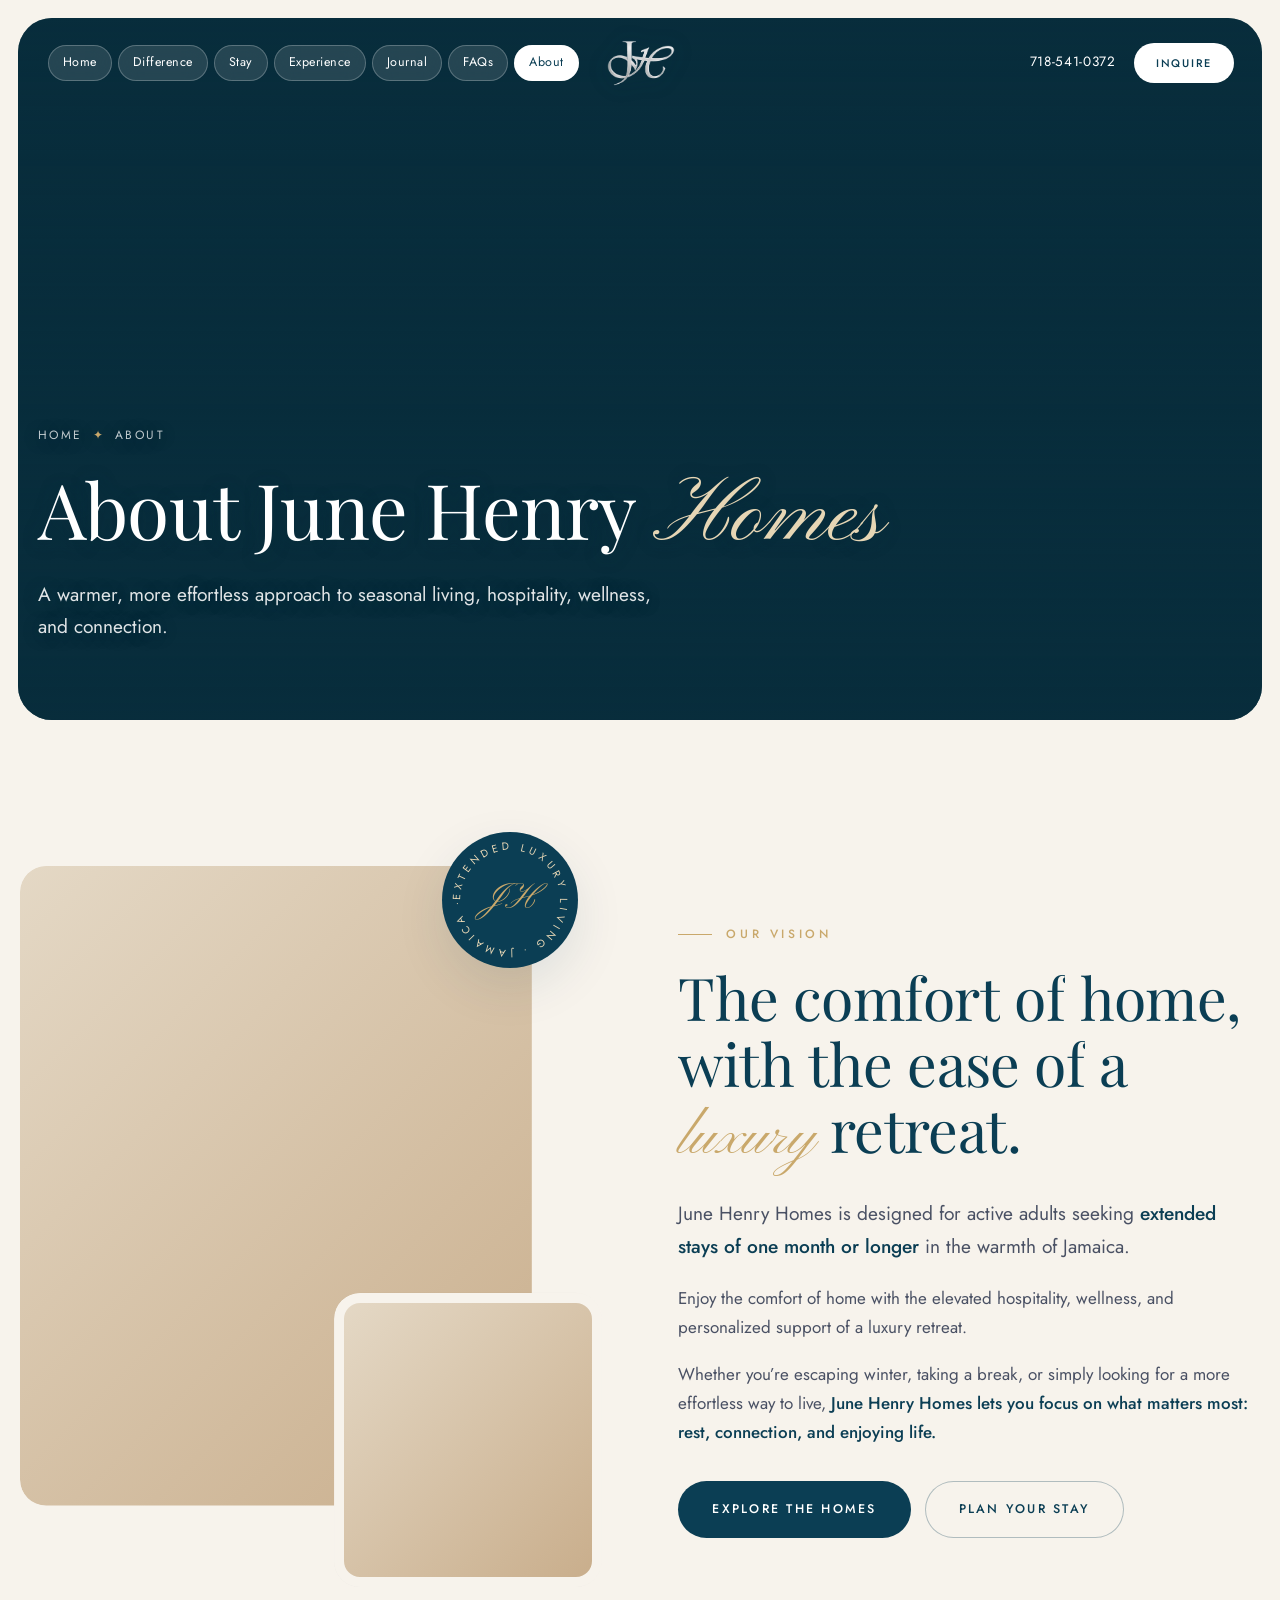
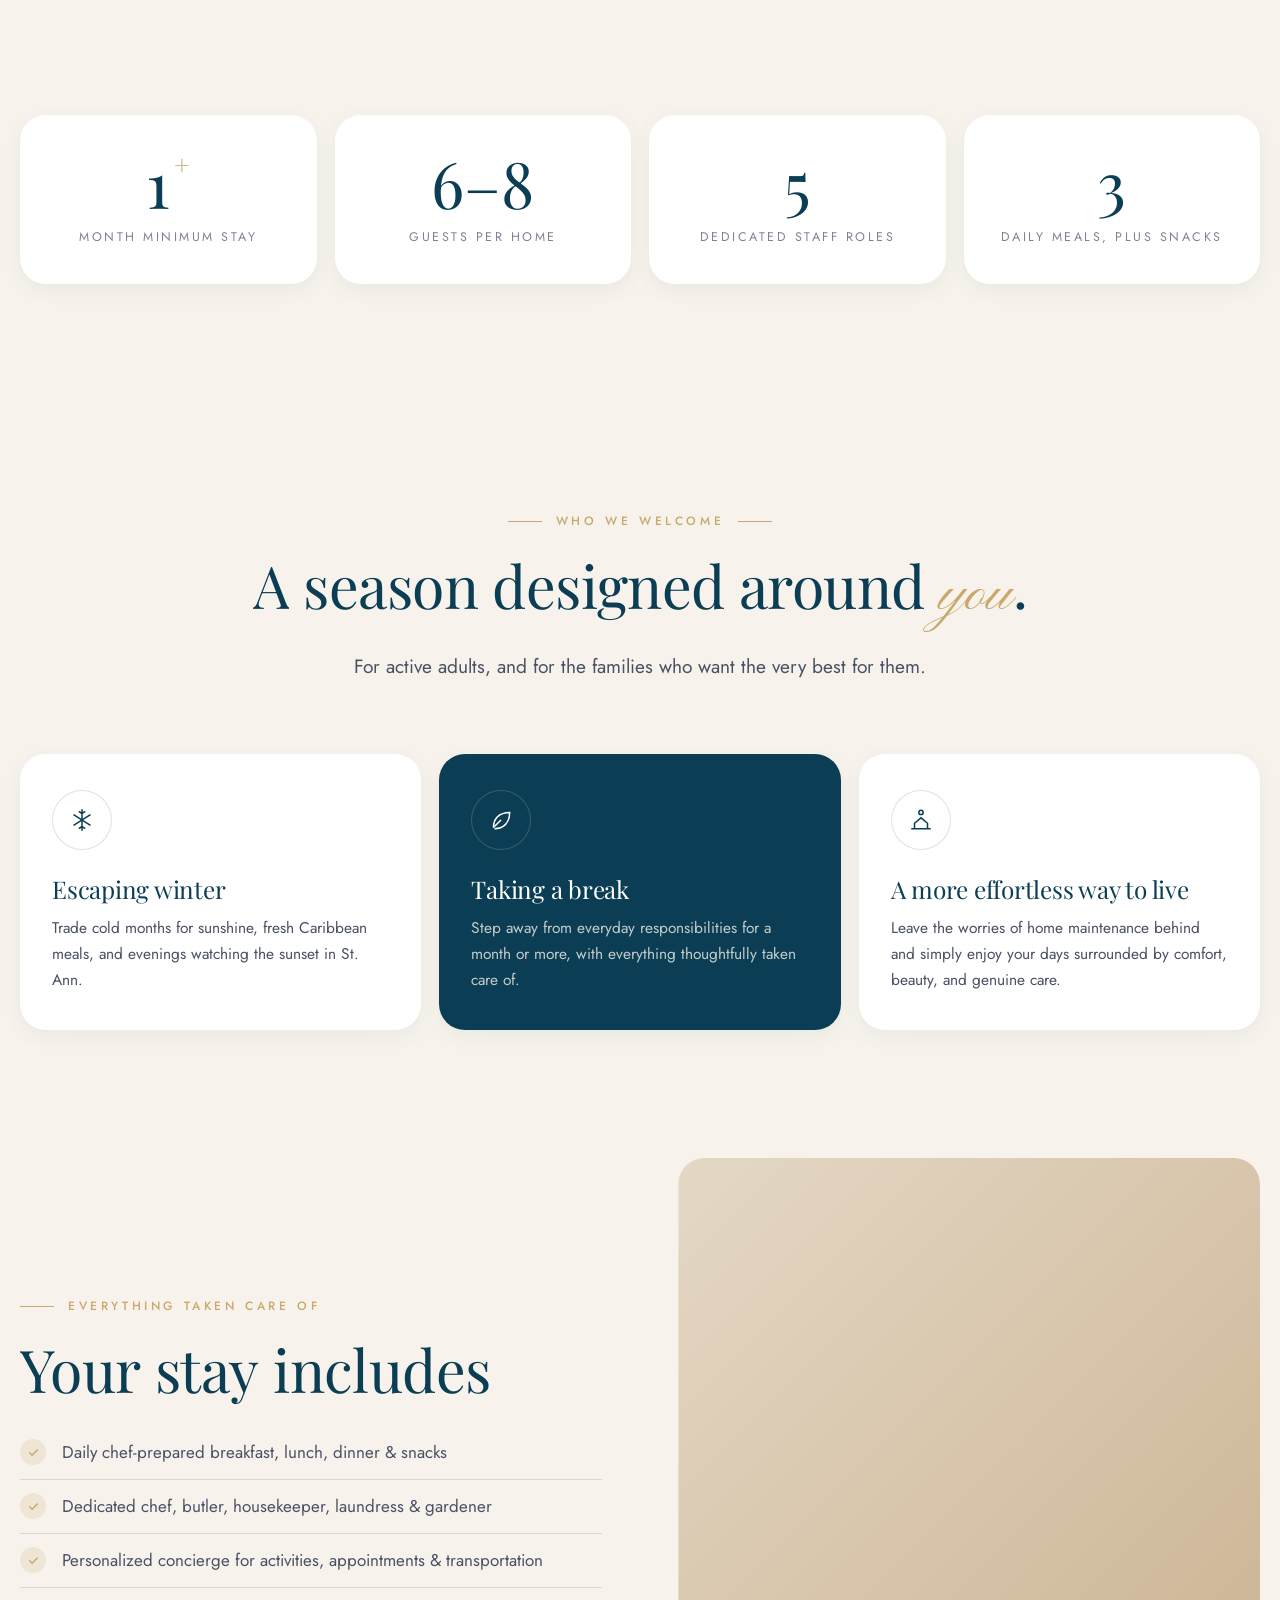
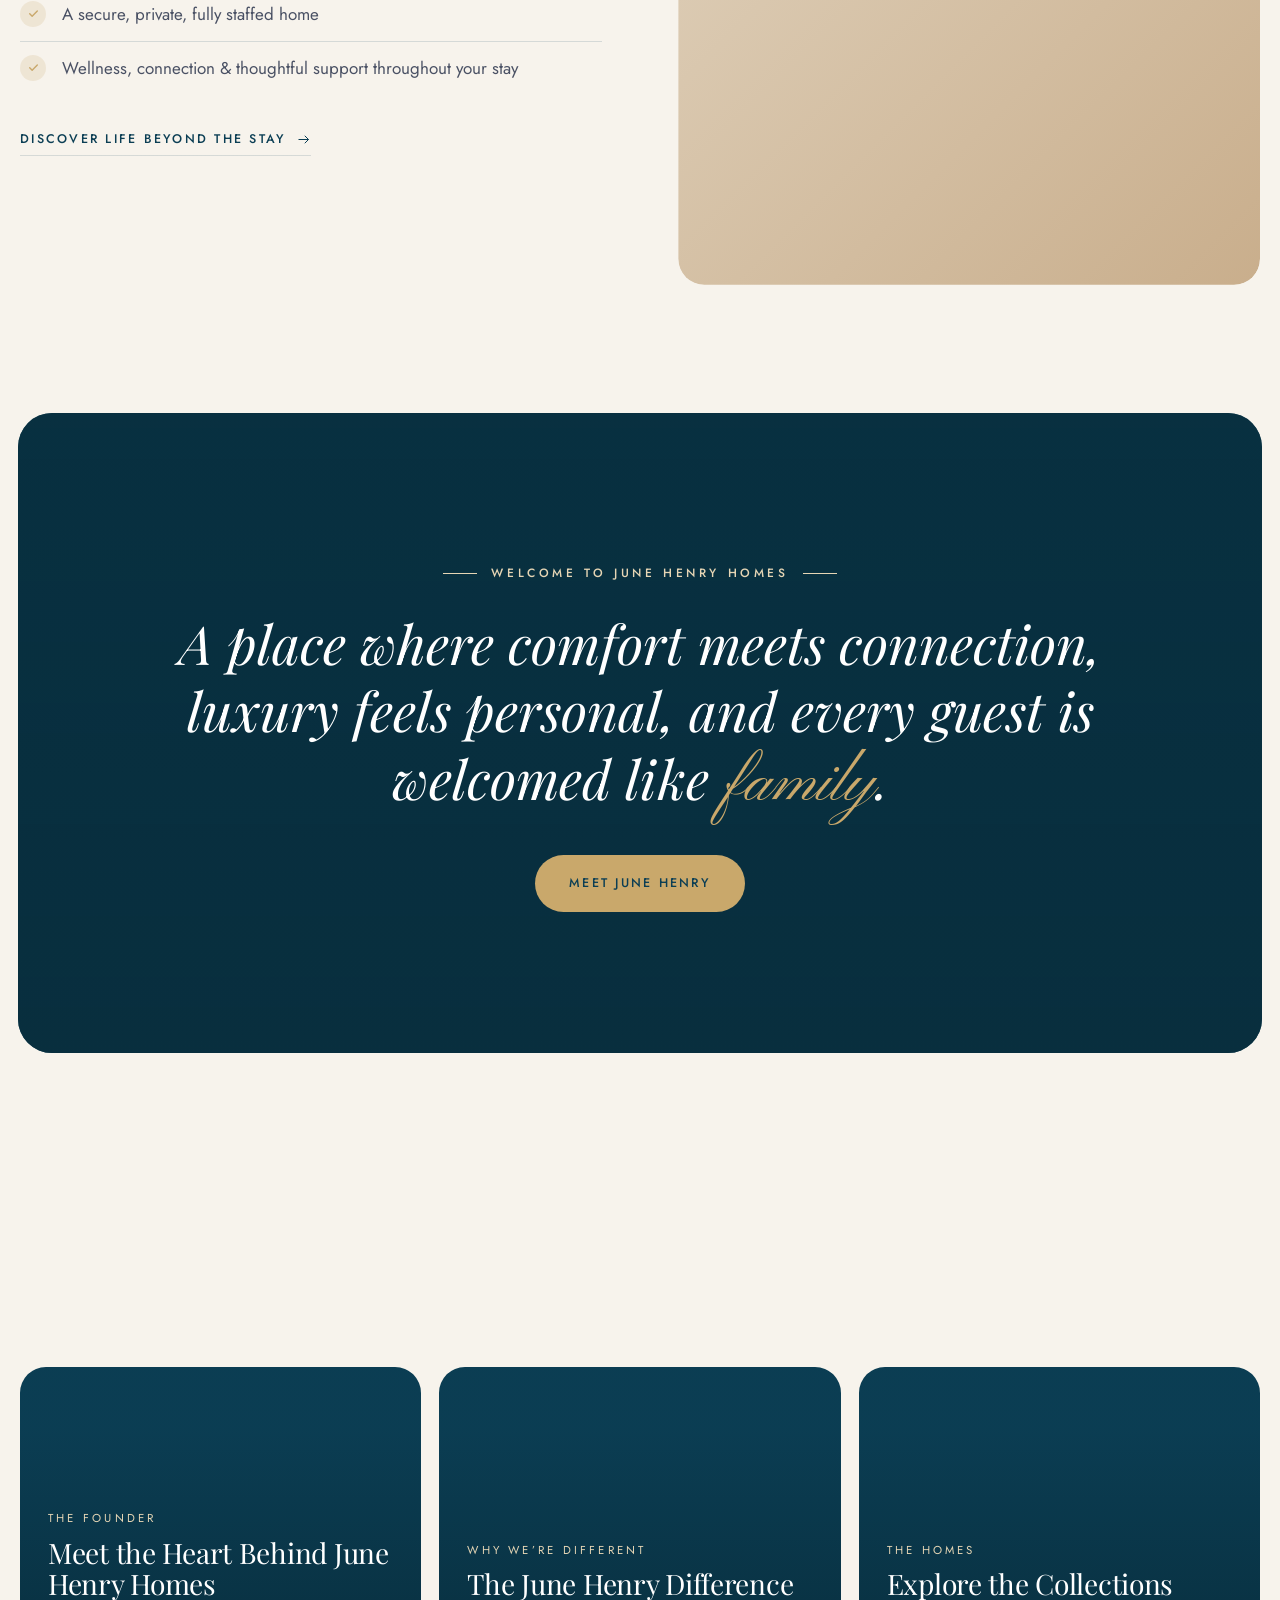
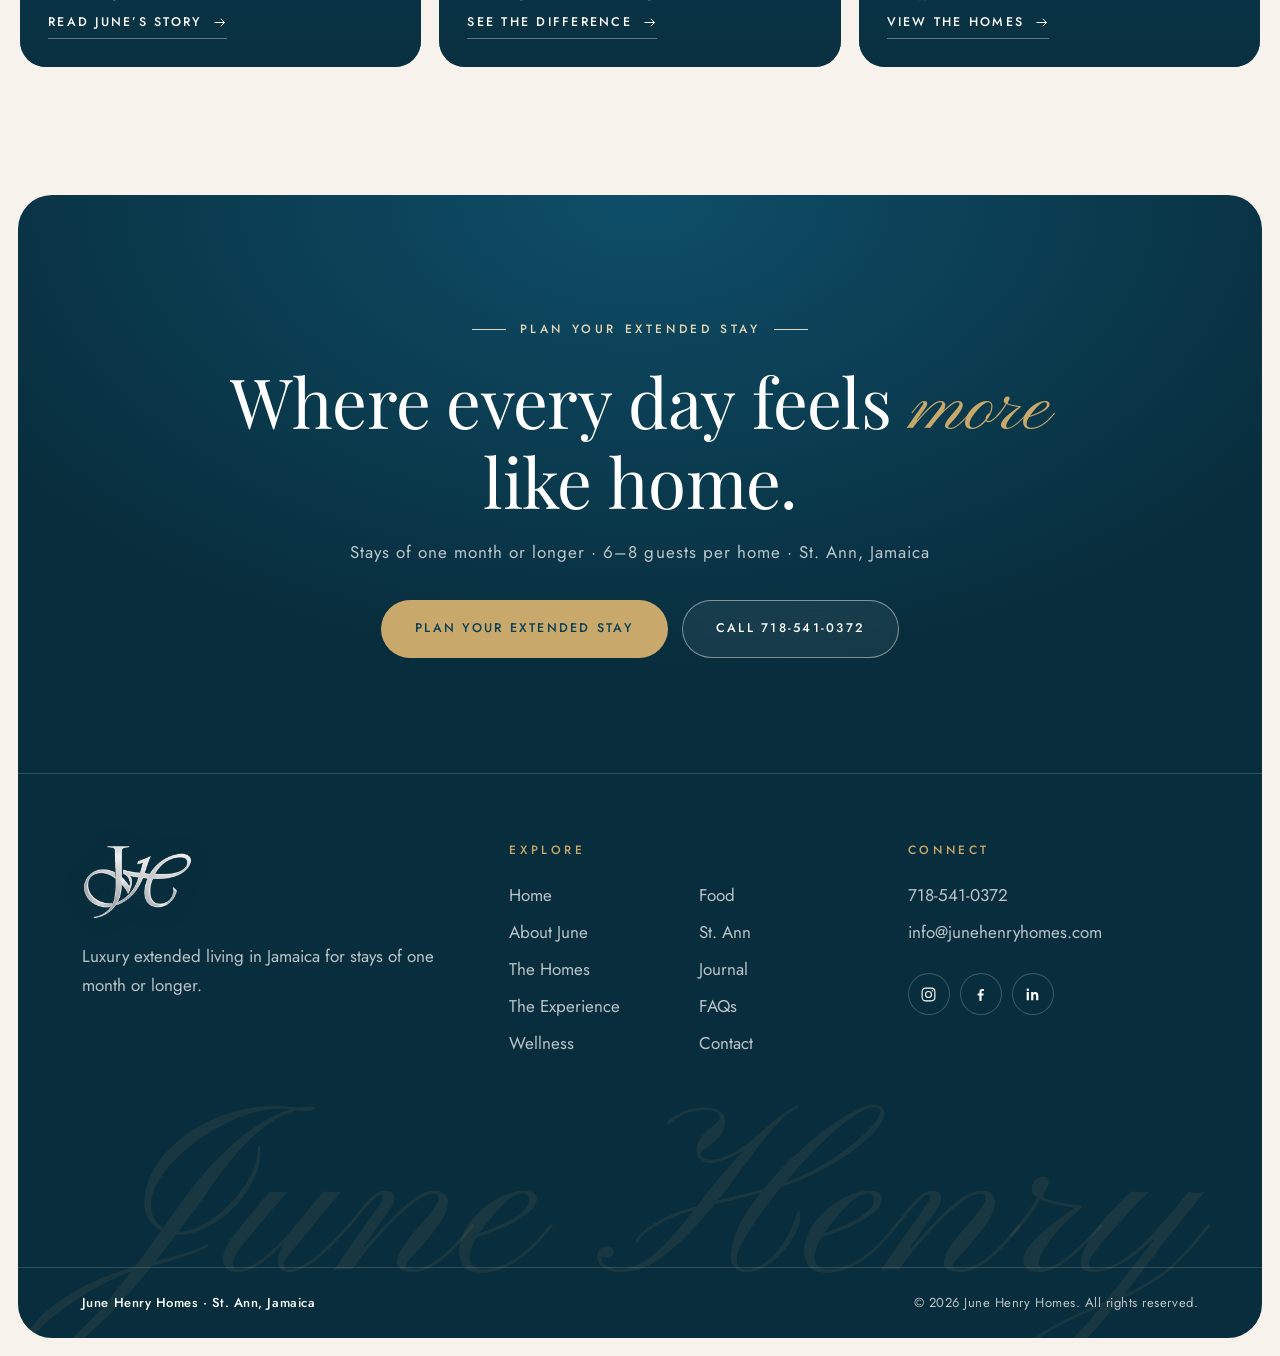
==== commit efa5c81d: "Switch the theme colour to deep teal and fix the loader wordmark - Replace the navy palette with #0B" ====
--- a/about.html
+++ b/about.html
@@ -5,12 +5,12 @@
   <meta name="viewport" content="width=device-width, initial-scale=1">
   <title>About June Henry Homes | Elevated Seasonal Living in Jamaica</title>
   <meta name="description" content="Discover the vision behind June Henry Homes and a warmer, more effortless approach to seasonal living, hospitality, wellness, and connection.">
-  <meta name="theme-color" content="#1B2A4A">
+  <meta name="theme-color" content="#0B3E54">
   <meta property="og:type" content="website">
   <meta property="og:site_name" content="June Henry Homes">
   <meta property="og:title" content="About June Henry Homes | Elevated Seasonal Living in Jamaica">
   <meta property="og:description" content="Discover the vision behind June Henry Homes and a warmer, more effortless approach to seasonal living, hospitality, wellness, and connection.">
-  <link rel="icon" href="data:image/svg+xml,%3Csvg xmlns='http://www.w3.org/2000/svg' viewBox='0 0 64 64'%3E%3Crect width='64' height='64' rx='16' fill='%231B2A4A'/%3E%3Ctext x='50%25' y='60%25' text-anchor='middle' font-family='Georgia,serif' font-size='28' fill='%23C9A86B'%3EJH%3C/text%3E%3C/svg%3E">
+  <link rel="icon" href="data:image/svg+xml,%3Csvg xmlns='http://www.w3.org/2000/svg' viewBox='0 0 64 64'%3E%3Crect width='64' height='64' rx='16' fill='%230B3E54'/%3E%3Ctext x='50%25' y='60%25' text-anchor='middle' font-family='Georgia,serif' font-size='28' fill='%23C9A86B'%3EJH%3C/text%3E%3C/svg%3E">
   <link rel="preconnect" href="https://fonts.googleapis.com">
   <link rel="preconnect" href="https://fonts.gstatic.com" crossorigin>
   <link rel="preconnect" href="https://images.unsplash.com">
--- a/css/base.css
+++ b/css/base.css
@@ -2,9 +2,9 @@
    June Henry Homes — Base: tokens, typography, buttons, header, footer, motion
    ========================================================================== */
 :root {
-  --navy: #1B2A4A;
-  --navy-2: #24365C;
-  --navy-deep: #131E36;
+  --navy: #0B3E54;
+  --navy-2: #0E506C;
+  --navy-deep: #082D3C;
   --beige: #C9AE8C;
   --gold: #C9A86B;
   --gold-soft: #E6D6B5;
@@ -15,7 +15,7 @@
   --white: #FFFFFF;
   --text: #4A5164;
   --muted: #7E8394;
-  --line: rgba(27, 42, 74, 0.14);
+  --line: rgba(11, 62, 84, 0.14);
   --line-light: rgba(255, 255, 255, 0.16);
 
   --f-display: 'Playfair Display', Georgia, 'Times New Roman', serif;
@@ -31,9 +31,9 @@
 
   --ease: cubic-bezier(0.22, 0.8, 0.2, 1);
   --ease-soft: cubic-bezier(0.65, 0, 0.35, 1);
-  --shadow-sm: 0 6px 20px rgba(27, 42, 74, 0.06);
-  --shadow-md: 0 18px 50px rgba(27, 42, 74, 0.1);
-  --shadow-lg: 0 30px 80px rgba(19, 30, 54, 0.2);
+  --shadow-sm: 0 6px 20px rgba(11, 62, 84, 0.06);
+  --shadow-md: 0 18px 50px rgba(11, 62, 84, 0.1);
+  --shadow-lg: 0 30px 80px rgba(8, 45, 60, 0.2);
 }
 
 *, *::before, *::after { box-sizing: border-box; }
@@ -132,10 +132,10 @@
   transition: transform 0.6s var(--ease);
 }
 .btn:hover::before, .btn:focus-visible::before { transform: translateY(0); }
-.btn:hover, .btn:focus-visible { color: var(--fg-hover); transform: translateY(-2px); box-shadow: 0 16px 34px rgba(27, 42, 74, 0.2); }
+.btn:hover, .btn:focus-visible { color: var(--fg-hover); transform: translateY(-2px); box-shadow: 0 16px 34px rgba(11, 62, 84, 0.2); }
 .btn svg { width: 16px; height: 16px; transition: transform 0.5s var(--ease); }
 .btn:hover svg { transform: translateX(4px); }
-.btn-outline { --bg: transparent; --fg: var(--navy); --fill: var(--navy); --fg-hover: #fff; box-shadow: inset 0 0 0 1px rgba(27, 42, 74, 0.3); }
+.btn-outline { --bg: transparent; --fg: var(--navy); --fill: var(--navy); --fg-hover: #fff; box-shadow: inset 0 0 0 1px rgba(11, 62, 84, 0.3); }
 .btn-light { --bg: #fff; --fg: var(--navy); --fill: var(--gold); }
 .btn-gold { --bg: var(--gold); --fg: var(--navy); --fill: #fff; }
 .btn-burgundy { --bg: var(--burgundy); --fg: #fff; --fill: var(--gold); }
@@ -183,7 +183,7 @@
 .site-header.is-scrolled .header-inner {
   background: rgba(247, 243, 236, 0.84);
   -webkit-backdrop-filter: blur(18px) saturate(1.3); backdrop-filter: blur(18px) saturate(1.3);
-  box-shadow: 0 12px 40px rgba(27, 42, 74, 0.12), inset 0 0 0 1px rgba(255, 255, 255, 0.7);
+  box-shadow: 0 12px 40px rgba(11, 62, 84, 0.12), inset 0 0 0 1px rgba(255, 255, 255, 0.7);
 }
 .nav-pills { display: flex; gap: 6px; }
 .nav-pill {
@@ -200,7 +200,7 @@
 .brand-words { display: flex; flex-direction: column; align-items: center; }
 .brand-logo { position: relative; flex: none; display: block; height: 46px; aspect-ratio: 375 / 256; }
 .brand-logo img { position: absolute; inset: 0; width: 100%; height: 100%; object-fit: contain; transition: opacity 0.45s var(--ease); }
-.brand-logo .logo-silver { filter: drop-shadow(0 2px 10px rgba(19, 30, 54, 0.35)); }
+.brand-logo .logo-silver { filter: drop-shadow(0 2px 10px rgba(8, 45, 60, 0.35)); }
 .brand-logo .logo-navy { opacity: 0; }
 .brand-mark { font-family: var(--f-script); font-size: 38px; line-height: 0.9; white-space: nowrap; }
 .brand-text { font-size: 9px; letter-spacing: 0.44em; text-transform: uppercase; margin-top: 3px; padding-left: 0.44em; opacity: 0.9; }
@@ -232,7 +232,7 @@
   position: fixed; inset: 0; z-index: 110; overflow-y: auto;
   display: flex; flex-direction: column; justify-content: space-between; gap: 40px;
   padding: 120px 28px 36px; color: #fff;
-  background: radial-gradient(120% 80% at 100% 0%, #24365C 0%, var(--navy-deep) 60%);
+  background: radial-gradient(120% 80% at 100% 0%, #0E506C 0%, var(--navy-deep) 60%);
   clip-path: circle(0% at calc(100% - 52px) 52px); visibility: hidden;
   transition: clip-path 0.9s var(--ease-soft), visibility 0s linear 0.9s;
 }
@@ -265,13 +265,13 @@
 }
 .preloader.is-done { opacity: 0; visibility: hidden; }
 .preloader-mark {
-  font-family: var(--f-script); font-size: clamp(64px, 12vw, 110px); line-height: 1.1; color: var(--navy);
-  padding: 0 0.2em; animation: inkReveal 1.4s var(--ease-soft) both;
+  font-family: var(--f-script); font-size: clamp(52px, 10.5vw, 96px); line-height: 1.25; color: var(--navy);
+  padding: 0.12em 0.24em; animation: inkReveal 1.4s var(--ease-soft) both;
 }
 .preloader-line { position: relative; width: 140px; height: 1px; margin: 10px auto 14px; background: var(--line); overflow: hidden; }
 .preloader-line::after { content: ""; position: absolute; inset: 0; background: var(--gold); animation: lineSweep 1.4s var(--ease-soft) infinite; }
 .preloader-text { font-size: 10.5px; letter-spacing: 0.46em; text-transform: uppercase; color: var(--gold); }
-@keyframes inkReveal { from { clip-path: inset(0 100% 0 0); opacity: 0.3; } to { clip-path: inset(0 0 0 0); opacity: 1; } }
+@keyframes inkReveal { from { clip-path: inset(-25% 100% -25% -8%); opacity: 0.3; } to { clip-path: inset(-25% -8% -25% -8%); opacity: 1; } }
 @keyframes lineSweep { from { transform: translateX(-100%); } to { transform: translateX(100%); } }
 
 /* ---------- Motion ---------- */
@@ -317,7 +317,7 @@
 .site-footer {
   position: relative; overflow: hidden; margin: 0 var(--shell) var(--shell);
   border-radius: var(--radius-xl); color: rgba(255, 255, 255, 0.72);
-  background: radial-gradient(90% 60% at 50% 0%, #22345A 0%, var(--navy-deep) 70%);
+  background: radial-gradient(90% 60% at 50% 0%, #0E4E69 0%, var(--navy-deep) 70%);
 }
 .site-footer strong { color: #fff; }
 .footer-cta { position: relative; text-align: center; padding: clamp(70px, 9vw, 120px) 24px; border-bottom: 1px solid var(--line-light); }
--- a/css/sections.css
+++ b/css/sections.css
@@ -20,7 +20,7 @@
 .hero-media img { width: 100%; height: 120%; object-fit: cover; transform: translate3d(0, var(--py, 0px), 0); will-change: transform; }
 .hero::before {
   content: ""; position: absolute; inset: 0; z-index: -1;
-  background: linear-gradient(180deg, rgba(19, 30, 54, 0.66) 0%, rgba(19, 30, 54, 0.34) 30%, rgba(19, 30, 54, 0.38) 58%, rgba(19, 30, 54, 0.84) 100%);
+  background: linear-gradient(180deg, rgba(8, 45, 60, 0.66) 0%, rgba(8, 45, 60, 0.34) 30%, rgba(8, 45, 60, 0.38) 58%, rgba(8, 45, 60, 0.84) 100%);
 }
 @keyframes heroZoom { from { transform: scale(1.16); } to { transform: scale(1); } }
 
@@ -29,10 +29,12 @@
   text-align: center; padding: 120px 24px 180px;
 }
 .hero-script {
-  font-family: var(--f-script); font-size: clamp(54px, 13.5vw, 216px); line-height: 0.9; white-space: nowrap;
-  color: rgba(247, 243, 236, 0.96); text-shadow: 0 10px 60px rgba(19, 30, 54, 0.4); margin: 22px 0 clamp(14px, 2.4vw, 34px); padding: 0 0.18em;
+  font-family: var(--f-script); font-size: clamp(36px, 11.2vw, 205px); line-height: 0.9; white-space: nowrap;
+  color: rgba(247, 243, 236, 0.96); text-shadow: 0 10px 60px rgba(8, 45, 60, 0.4); margin: 22px 0 clamp(14px, 2.4vw, 34px); padding: 0 0.18em;
 }
 .hero h1 { color: #fff; font-size: clamp(30px, 3.7vw, 56px); }
+.hero-content .eyebrow { font-size: clamp(14px, 1.3vw, 18px); letter-spacing: 0.3em; }
+.hero-cta { margin-top: 30px; }
 .hero h1 em { font-style: italic; color: var(--gold-soft); }
 .hero-sub { max-width: 600px; margin: 16px auto 0; font-size: clamp(16px, 1.3vw, 19px); letter-spacing: 0.04em; color: rgba(255, 255, 255, 0.9); }
 .hero-anim { opacity: 0; transform: translateY(34px); transition: opacity 1.2s var(--ease), transform 1.3s var(--ease); transition-delay: var(--d, 0s); }
@@ -55,11 +57,7 @@
   position: absolute; bottom: 38px; z-index: 2; display: flex; align-items: center; gap: 14px;
   font-size: 10.5px; letter-spacing: 0.32em; text-transform: uppercase; color: rgba(255, 255, 255, 0.82);
 }
-.hero-meta.left { left: 42px; }
 .hero-meta.right { right: 42px; }
-.scroll-line { position: relative; width: 1px; height: 48px; overflow: hidden; background: rgba(255, 255, 255, 0.3); }
-.scroll-line::after { content: ""; position: absolute; left: 0; top: -50%; width: 100%; height: 50%; background: #fff; animation: scrollLine 2.2s var(--ease-soft) infinite; }
-@keyframes scrollLine { to { top: 100%; } }
 
 .no-js .hero-anim { opacity: 1; transform: none; }
 .no-js .hero-script.hero-anim { clip-path: none; }
@@ -74,7 +72,7 @@
 .page-hero .hero-media img { height: 125%; }
 .page-hero::before {
   content: ""; position: absolute; inset: 0; z-index: -1;
-  background: linear-gradient(180deg, rgba(19, 30, 54, 0.6) 0%, rgba(19, 30, 54, 0.2) 38%, rgba(19, 30, 54, 0.85) 100%);
+  background: linear-gradient(180deg, rgba(8, 45, 60, 0.6) 0%, rgba(8, 45, 60, 0.2) 38%, rgba(8, 45, 60, 0.85) 100%);
 }
 .page-hero-content { width: min(100% - 40px, var(--container)); margin: 0 auto; padding: 160px 0 clamp(50px, 6vw, 84px); }
 .page-hero h1 { color: #fff; font-size: clamp(42px, 6vw, 92px); max-width: 960px; margin: 20px 0 22px; }
@@ -114,14 +112,29 @@
 .cite-name { display: block; color: var(--navy); font-weight: 500; line-height: 1.3; }
 .cite-place { font-size: 13px; letter-spacing: 0.08em; color: var(--muted); }
 
-/* ---------- Marquee ---------- */
-.marquee { overflow: hidden; padding: 28px 0; border-block: 1px solid var(--line); }
-.marquee-track { display: flex; width: max-content; animation: marquee 42s linear infinite; }
-.marquee:hover .marquee-track { animation-play-state: paused; }
-.marquee-group { display: flex; align-items: center; gap: 46px; padding-right: 46px; }
-.marquee-item { font-family: var(--f-display); font-style: italic; font-size: clamp(22px, 2.4vw, 34px); color: var(--navy); white-space: nowrap; }
-.marquee-star { color: var(--gold); font-size: 16px; }
-@keyframes marquee { to { transform: translateX(-50%); } }
+/* ---------- Ribbon: large type + photo pills, reacts to scroll ---------- */
+.ribbon { position: relative; overflow: hidden; overflow-x: clip; overflow-y: visible; padding-block: clamp(6px, 1.2vw, 16px); }
+.ribbon::before, .ribbon::after { content: ""; position: absolute; top: 0; bottom: 0; z-index: 2; width: clamp(40px, 9vw, 150px); pointer-events: none; }
+.ribbon::before { left: 0; background: linear-gradient(90deg, var(--cream), rgba(247, 243, 236, 0)); }
+.ribbon::after { right: 0; background: linear-gradient(270deg, var(--cream), rgba(247, 243, 236, 0)); }
+.ribbon-track { display: flex; width: max-content; will-change: transform; }
+.ribbon-group { display: flex; align-items: center; gap: clamp(16px, 2vw, 32px); padding-right: clamp(16px, 2vw, 32px); }
+.ribbon-word {
+  display: inline-block; font-family: var(--f-display); font-weight: 400; font-size: clamp(40px, 6vw, 92px); line-height: 1.15;
+  letter-spacing: -0.02em; color: var(--navy); white-space: nowrap; transform: skewX(var(--skew, 0deg)); transition: color 0.5s var(--ease);
+}
+.ribbon-word:hover { color: var(--burgundy); }
+@supports (-webkit-text-stroke: 1px black) {
+  .ribbon-word.is-outline { color: transparent; -webkit-text-stroke: 1px rgba(11, 62, 84, 0.78); transition: color 0.5s var(--ease), -webkit-text-stroke-color 0.5s var(--ease); }
+  .ribbon-word.is-outline:hover { color: var(--gold); -webkit-text-stroke-color: var(--gold); }
+}
+.ribbon-pill {
+  position: relative; flex: none; overflow: hidden; width: clamp(88px, 9.5vw, 160px); height: clamp(50px, 5.4vw, 90px); border-radius: 999px;
+  background: var(--sand); box-shadow: 0 0 0 1px rgba(201, 168, 107, 0.6), 0 12px 30px rgba(11, 62, 84, 0.14); transition: box-shadow 0.5s var(--ease);
+}
+.ribbon-pill img { width: 100%; height: 100%; object-fit: cover; transform: scale(1.18); transition: transform 1.4s var(--ease); }
+.ribbon-pill:hover { box-shadow: 0 0 0 2px var(--gold), 0 16px 40px rgba(11, 62, 84, 0.2); }
+.ribbon-pill:hover img { transform: scale(1); }
 
 /* ---------- Tabs ---------- */
 .tabs { position: relative; display: flex; flex-wrap: wrap; gap: 8px; }
@@ -130,7 +143,7 @@
   position: relative; z-index: 1; padding: 12px 22px; border-radius: 12px; font-size: 13.5px; letter-spacing: 0.03em;
   color: var(--navy); box-shadow: inset 0 0 0 1px var(--line); transition: color 0.45s var(--ease), box-shadow 0.4s;
 }
-.tab:hover { box-shadow: inset 0 0 0 1px rgba(27, 42, 74, 0.45); }
+.tab:hover { box-shadow: inset 0 0 0 1px rgba(11, 62, 84, 0.45); }
 .tab.is-active { color: #fff; box-shadow: none; }
 .tab-indicator { position: absolute; top: 0; left: 0; z-index: 0; border-radius: 12px; background: var(--navy); pointer-events: none; transition: transform 0.6s var(--ease), width 0.6s var(--ease), height 0.6s var(--ease); }
 .no-js .tab.is-active { background: var(--navy); }
@@ -247,7 +260,7 @@
 .jamaica { position: relative; isolation: isolate; overflow: hidden; margin: 0 var(--shell); padding: clamp(90px, 11vw, 160px) 0; border-radius: var(--radius-xl); color: rgba(247, 243, 236, 0.85); background: var(--navy-deep); }
 .jamaica-bg { position: absolute; inset: -12% 0; z-index: -2; }
 .jamaica-bg img { width: 100%; height: 100%; object-fit: cover; transform: translate3d(0, var(--py, 0px), 0); will-change: transform; }
-.jamaica::before { content: ""; position: absolute; inset: 0; z-index: -1; background: linear-gradient(100deg, rgba(19, 30, 54, 0.94) 0%, rgba(19, 30, 54, 0.74) 48%, rgba(19, 30, 54, 0.3) 100%); }
+.jamaica::before { content: ""; position: absolute; inset: 0; z-index: -1; background: linear-gradient(100deg, rgba(8, 45, 60, 0.94) 0%, rgba(8, 45, 60, 0.74) 48%, rgba(8, 45, 60, 0.3) 100%); }
 .jamaica-grid { display: grid; grid-template-columns: 1.1fr 0.9fr; gap: clamp(40px, 6vw, 90px); align-items: end; }
 .jamaica h2 { color: #fff; margin: 22px 0 28px; }
 .jamaica h2 .script { font-size: 1.2em; line-height: 0.8; }
@@ -256,7 +269,7 @@
 .glass-card { padding: clamp(28px, 3.4vw, 44px); border-radius: var(--radius-lg); background: rgba(247, 243, 236, 0.09); box-shadow: inset 0 0 0 1px rgba(255, 255, 255, 0.2); -webkit-backdrop-filter: blur(22px) saturate(1.2); backdrop-filter: blur(22px) saturate(1.2); }
 .glass-card h3 { color: #fff; font-size: clamp(26px, 2.4vw, 34px); margin: 14px 0 18px; }
 .place-list { display: grid; gap: 10px; margin: 26px 0; }
-.place-list li { display: flex; align-items: center; gap: 14px; padding: 13px 18px; border-radius: 14px; background: rgba(19, 30, 54, 0.4); color: #fff; font-size: 15px; transition: transform 0.5s var(--ease), background 0.4s; }
+.place-list li { display: flex; align-items: center; gap: 14px; padding: 13px 18px; border-radius: 14px; background: rgba(8, 45, 60, 0.4); color: #fff; font-size: 15px; transition: transform 0.5s var(--ease), background 0.4s; }
 .place-list li:hover { transform: translateX(6px); background: rgba(201, 168, 107, 0.26); }
 .place-list .pin { flex: none; display: grid; place-items: center; width: 34px; height: 34px; border-radius: 50%; background: var(--gold); color: var(--navy); }
 .place-list .pin svg { width: 16px; height: 16px; }
@@ -266,7 +279,7 @@
 .stack-card {
   position: sticky; top: calc(100px + var(--i, 0) * 28px);
   display: grid; grid-template-columns: 1.1fr 1fr; min-height: clamp(540px, 70vh, 660px); margin-bottom: 70px;
-  border-radius: var(--radius-xl); overflow: hidden; background: #fff; box-shadow: 0 -12px 60px rgba(27, 42, 74, 0.1);
+  border-radius: var(--radius-xl); overflow: hidden; background: #fff; box-shadow: 0 -12px 60px rgba(11, 62, 84, 0.1);
   transform: scale(var(--sc, 1)); transform-origin: 50% 0;
 }
 .stack-card:last-child { margin-bottom: 0; }
@@ -292,7 +305,7 @@
 .beyond-card { position: relative; isolation: isolate; overflow: hidden; display: flex; align-items: flex-end; min-height: 620px; border-radius: var(--radius-lg); color: #fff; background: var(--navy); }
 .beyond-card:nth-child(2) { margin-top: 70px; }
 .beyond-card img { position: absolute; inset: 0; z-index: -2; width: 100%; height: 100%; object-fit: cover; transition: transform 1.8s var(--ease); }
-.beyond-card::before { content: ""; position: absolute; inset: 0; z-index: -1; background: linear-gradient(180deg, rgba(19, 30, 54, 0) 25%, rgba(19, 30, 54, 0.9) 100%); }
+.beyond-card::before { content: ""; position: absolute; inset: 0; z-index: -1; background: linear-gradient(180deg, rgba(8, 45, 60, 0) 25%, rgba(8, 45, 60, 0.9) 100%); }
 .beyond-card:hover img { transform: scale(1.08); }
 .beyond-body { padding: 34px; }
 .beyond-body .num { font-size: 12px; letter-spacing: 0.28em; color: var(--gold-soft); }
@@ -324,6 +337,8 @@
 }
 @media (max-width: 640px) {
   .hero { min-height: 640px; }
+  .hero-content .eyebrow { letter-spacing: 0.18em; gap: 10px; }
+  .hero-content .eyebrow::before, .hero-content .eyebrow::after { width: 24px; }
   .hero-content { padding: 110px 20px 230px; }
   .hero-notch { flex-direction: column; width: calc(100% - 70px); padding: 12px 12px 0; }
   .hero-notch .btn { width: 100%; }
@@ -344,5 +359,5 @@
 @media (max-width: 640px) { .bento .bento-last { grid-column: auto; } }
 
 /* Hero legibility over bright skies */
-.hero-content .eyebrow, .page-hero-content .eyebrow, .hero-sub, .hero h1, .page-hero h1, .page-hero .lead, .breadcrumb { text-shadow: 0 2px 18px rgba(19, 30, 54, 0.45); }
+.hero-content .eyebrow, .page-hero-content .eyebrow, .hero-sub, .hero h1, .page-hero h1, .page-hero .lead, .breadcrumb { text-shadow: 0 2px 18px rgba(8, 45, 60, 0.45); }
 .hero .eyebrow.light { color: #F1E4C6; }
--- a/css/pages.css
+++ b/css/pages.css
@@ -70,7 +70,7 @@
 
 /* ---------- Quote band ---------- */
 .quote-band { position: relative; isolation: isolate; overflow: hidden; margin: 0 var(--shell); padding: clamp(90px, 11vw, 150px) 24px; border-radius: var(--radius-xl); text-align: center; color: rgba(247, 243, 236, 0.8); background: var(--navy); }
-.quote-band.has-image::before { content: ""; position: absolute; inset: 0; z-index: -1; background: linear-gradient(180deg, rgba(19, 30, 54, 0.82), rgba(19, 30, 54, 0.9)); }
+.quote-band.has-image::before { content: ""; position: absolute; inset: 0; z-index: -1; background: linear-gradient(180deg, rgba(8, 45, 60, 0.82), rgba(8, 45, 60, 0.9)); }
 .quote-band .jamaica-bg { inset: -15% 0; }
 .quote-band blockquote { max-width: 1020px; margin: 26px auto 0; font-family: var(--f-display); font-style: italic; font-size: clamp(30px, 4.2vw, 60px); line-height: 1.25; color: #fff; }
 .quote-band blockquote .script { font-style: normal; font-size: 1.2em; line-height: 0.8; }
@@ -111,7 +111,7 @@
 .collection-nav { display: grid; grid-template-columns: repeat(3, 1fr); gap: 18px; }
 .collection-link { position: relative; isolation: isolate; overflow: hidden; display: flex; flex-direction: column; justify-content: flex-end; min-height: 300px; padding: 28px; border-radius: var(--radius-lg); color: #fff; background: var(--navy); }
 .collection-link img { position: absolute; inset: 0; z-index: -2; width: 100%; height: 100%; object-fit: cover; transition: transform 1.6s var(--ease); }
-.collection-link::before { content: ""; position: absolute; inset: 0; z-index: -1; background: linear-gradient(180deg, rgba(19, 30, 54, 0.05) 20%, rgba(19, 30, 54, 0.85)); }
+.collection-link::before { content: ""; position: absolute; inset: 0; z-index: -1; background: linear-gradient(180deg, rgba(8, 45, 60, 0.05) 20%, rgba(8, 45, 60, 0.85)); }
 .collection-link:hover img { transform: scale(1.08); }
 .collection-link .count { font-size: 11.5px; letter-spacing: 0.28em; text-transform: uppercase; color: var(--gold-soft); }
 .collection-link h3 { color: #fff; font-size: clamp(24px, 2.2vw, 32px); margin: 8px 0 12px; }
@@ -140,7 +140,7 @@
 .moments { display: grid; grid-template-columns: repeat(4, 1fr); gap: 14px; margin-top: 40px; }
 .moment { position: relative; overflow: hidden; aspect-ratio: 3 / 4; border-radius: var(--radius-md); color: #fff; background: var(--navy); isolation: isolate; }
 .moment img { position: absolute; inset: 0; z-index: -2; width: 100%; height: 100%; object-fit: cover; transition: transform 1.6s var(--ease); }
-.moment::before { content: ""; position: absolute; inset: 0; z-index: -1; background: linear-gradient(180deg, transparent 45%, rgba(19, 30, 54, 0.85)); }
+.moment::before { content: ""; position: absolute; inset: 0; z-index: -1; background: linear-gradient(180deg, transparent 45%, rgba(8, 45, 60, 0.85)); }
 .moment:hover img { transform: scale(1.08); }
 .moment span { position: absolute; left: 18px; right: 18px; bottom: 18px; font-family: var(--f-display); font-size: 20px; line-height: 1.25; }
 
@@ -191,7 +191,7 @@
 .faq-nav-title { font-size: 12px; letter-spacing: 0.3em; text-transform: uppercase; color: var(--gold); margin-bottom: 12px; }
 .faq-nav a { display: flex; justify-content: space-between; align-items: center; gap: 10px; padding: 12px 16px; border-radius: 12px; font-size: 15px; color: var(--navy); transition: background 0.4s var(--ease), color 0.4s; }
 .faq-nav a small { font-size: 12px; color: var(--muted); transition: color 0.4s; }
-.faq-nav a:hover { background: rgba(27, 42, 74, 0.06); }
+.faq-nav a:hover { background: rgba(11, 62, 84, 0.06); }
 .faq-nav a.is-current { background: var(--navy); color: #fff; }
 .faq-nav a.is-current small { color: var(--gold-soft); }
 .search-field { position: relative; margin-bottom: 50px; }
@@ -226,7 +226,7 @@
   width: 100%; padding: 15px 18px; border-radius: 14px; border: 1px solid var(--line); background: var(--cream);
   font: inherit; font-size: 16px; color: var(--navy); transition: border-color 0.3s, box-shadow 0.3s, background 0.3s; appearance: none; -webkit-appearance: none;
 }
-.field select { padding-right: 44px; background-image: url("data:image/svg+xml,%3Csvg xmlns='http://www.w3.org/2000/svg' viewBox='0 0 24 24' fill='none' stroke='%231B2A4A' stroke-width='1.8'%3E%3Cpath d='M6 9l6 6 6-6'/%3E%3C/svg%3E"); background-repeat: no-repeat; background-position: right 16px center; background-size: 16px; }
+.field select { padding-right: 44px; background-image: url("data:image/svg+xml,%3Csvg xmlns='http://www.w3.org/2000/svg' viewBox='0 0 24 24' fill='none' stroke='%230B3E54' stroke-width='1.8'%3E%3Cpath d='M6 9l6 6 6-6'/%3E%3C/svg%3E"); background-repeat: no-repeat; background-position: right 16px center; background-size: 16px; }
 .field textarea { min-height: 140px; resize: vertical; }
 .field input:focus, .field select:focus, .field textarea:focus { outline: none; border-color: var(--gold); background-color: #fff; box-shadow: 0 0 0 5px rgba(201, 168, 107, 0.18); }
 .field-error { display: none; margin-top: 7px; font-size: 13px; color: var(--burgundy); }
@@ -281,7 +281,7 @@
 .faq-empty a { color: var(--burgundy); border-bottom: 1px solid rgba(122, 46, 46, 0.3); }
 .map-link { position: relative; display: block; isolation: isolate; color: #fff; }
 .map-link img { position: absolute; inset: 0; z-index: -2; width: 100%; height: 100%; object-fit: cover; transition: transform 1.6s var(--ease); }
-.map-link::before { content: ""; position: absolute; inset: 0; z-index: -1; background: linear-gradient(180deg, rgba(19, 30, 54, 0.1) 20%, rgba(19, 30, 54, 0.85)); }
+.map-link::before { content: ""; position: absolute; inset: 0; z-index: -1; background: linear-gradient(180deg, rgba(8, 45, 60, 0.1) 20%, rgba(8, 45, 60, 0.85)); }
 .map-link:hover img { transform: scale(1.06); }
 .map-label { position: absolute; left: 26px; right: 26px; bottom: 24px; display: grid; gap: 4px; }
 .map-label small { font-size: 11.5px; letter-spacing: 0.24em; text-transform: uppercase; color: var(--gold-soft); }
@@ -290,3 +290,23 @@
 .map-open svg { width: 15px; height: 15px; transition: transform 0.5s var(--ease); }
 .map-link:hover .map-open svg { transform: translateX(5px); }
 .contact-card strong, .help-card a, .footer-col a { font-variant-numeric: lining-nums; }
+
+/* ---------- Difference page: what it isn't, what it is ---------- */
+.negation { display: grid; grid-template-columns: 0.92fr 1.08fr; gap: clamp(34px, 6vw, 90px); align-items: center; }
+.negation-list { display: grid; justify-items: start; gap: clamp(10px, 1.4vw, 18px); margin-top: 26px; }
+.negation-list li {
+  position: relative; font-family: var(--f-display); font-size: clamp(23px, 2.7vw, 40px); line-height: 1.2; color: var(--muted);
+}
+.negation-list li::after {
+  content: ""; position: absolute; left: -4px; right: -4px; top: 54%; height: 2px; background: var(--burgundy);
+  transform: scaleX(0); transform-origin: left; transition: transform 1s var(--ease); transition-delay: calc(var(--d, 0s) + 0.45s);
+}
+.negation-list li.is-visible::after { transform: scaleX(1); }
+.negation-answer { padding-left: clamp(20px, 2.6vw, 40px); border-left: 2px solid var(--gold); }
+.negation-answer p { margin: 20px 0 0; font-family: var(--f-display); font-size: clamp(28px, 3.5vw, 52px); line-height: 1.25; color: var(--navy); }
+.negation-answer .accent { color: var(--burgundy); font-style: italic; }
+.no-js .negation-list li::after { transform: scaleX(1); }
+@media (max-width: 900px) {
+  .negation { grid-template-columns: 1fr; gap: 34px; }
+  .negation-answer { padding-left: 18px; }
+}
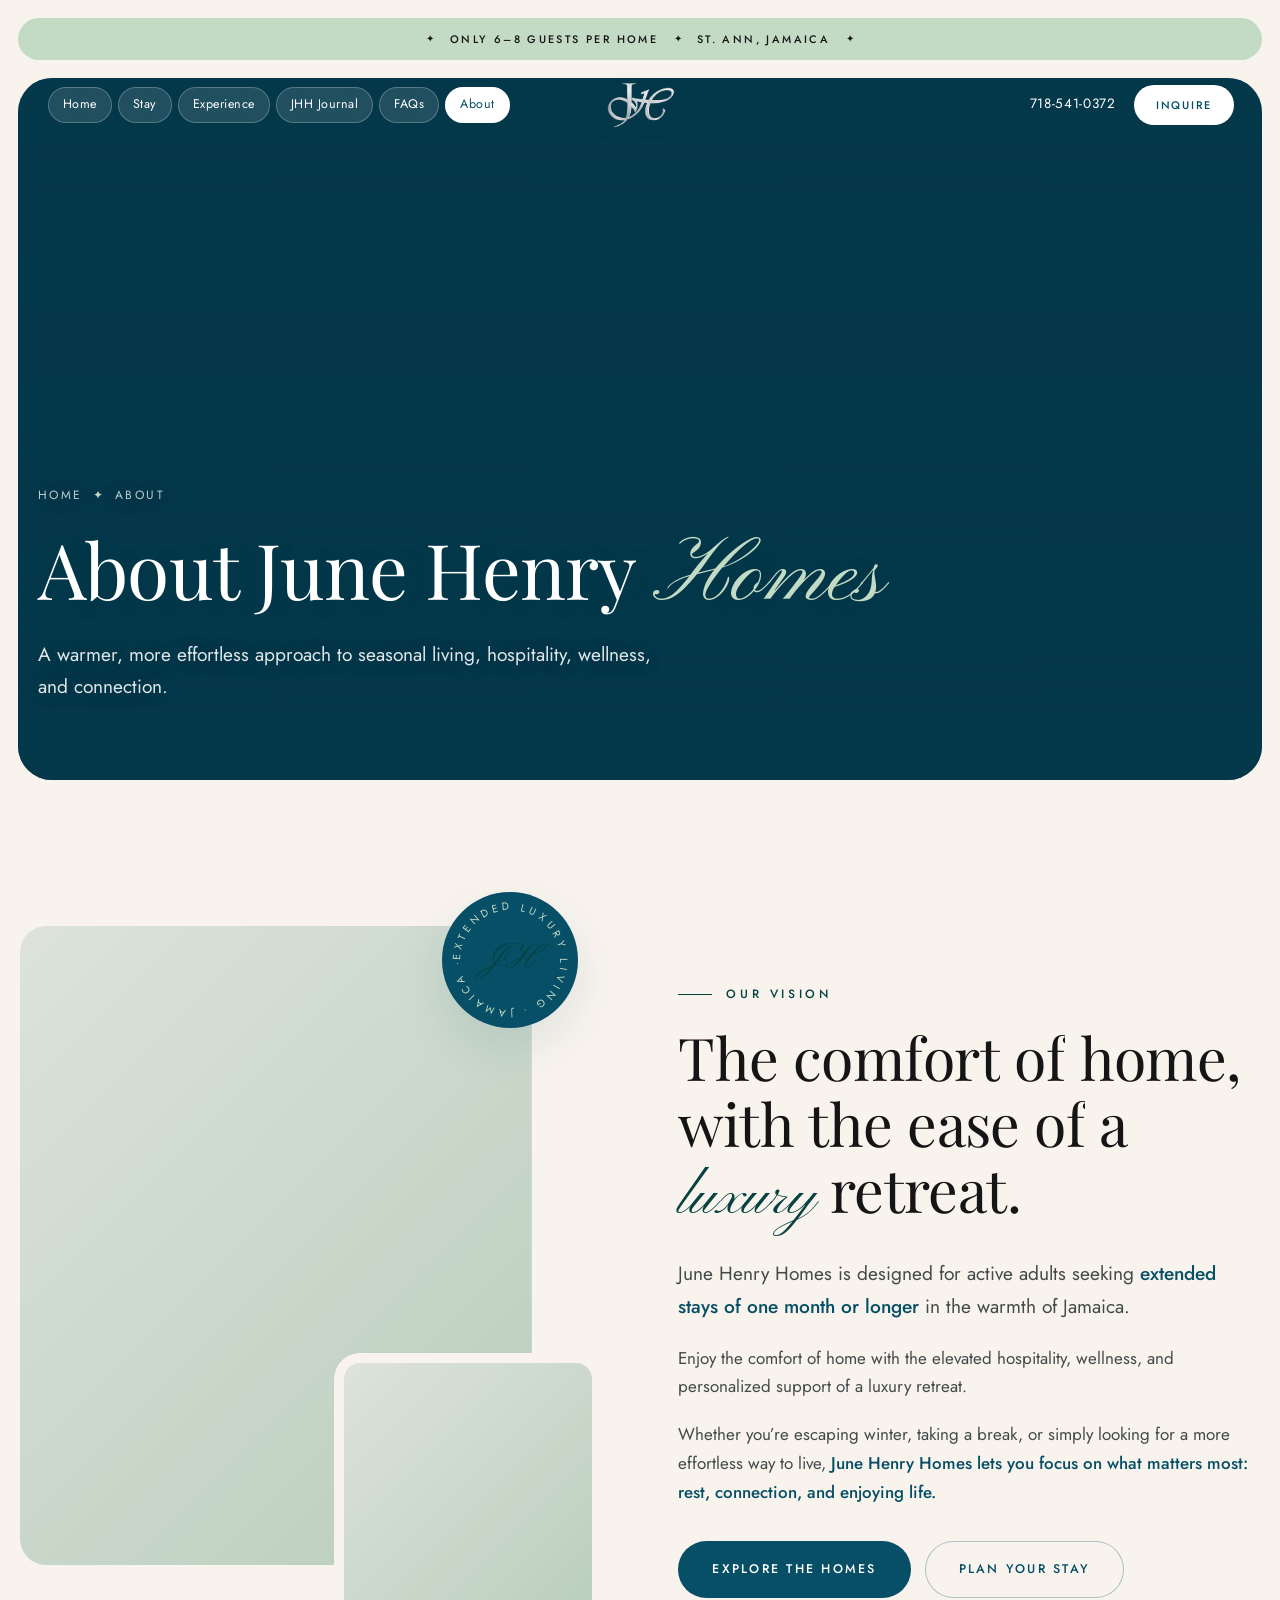
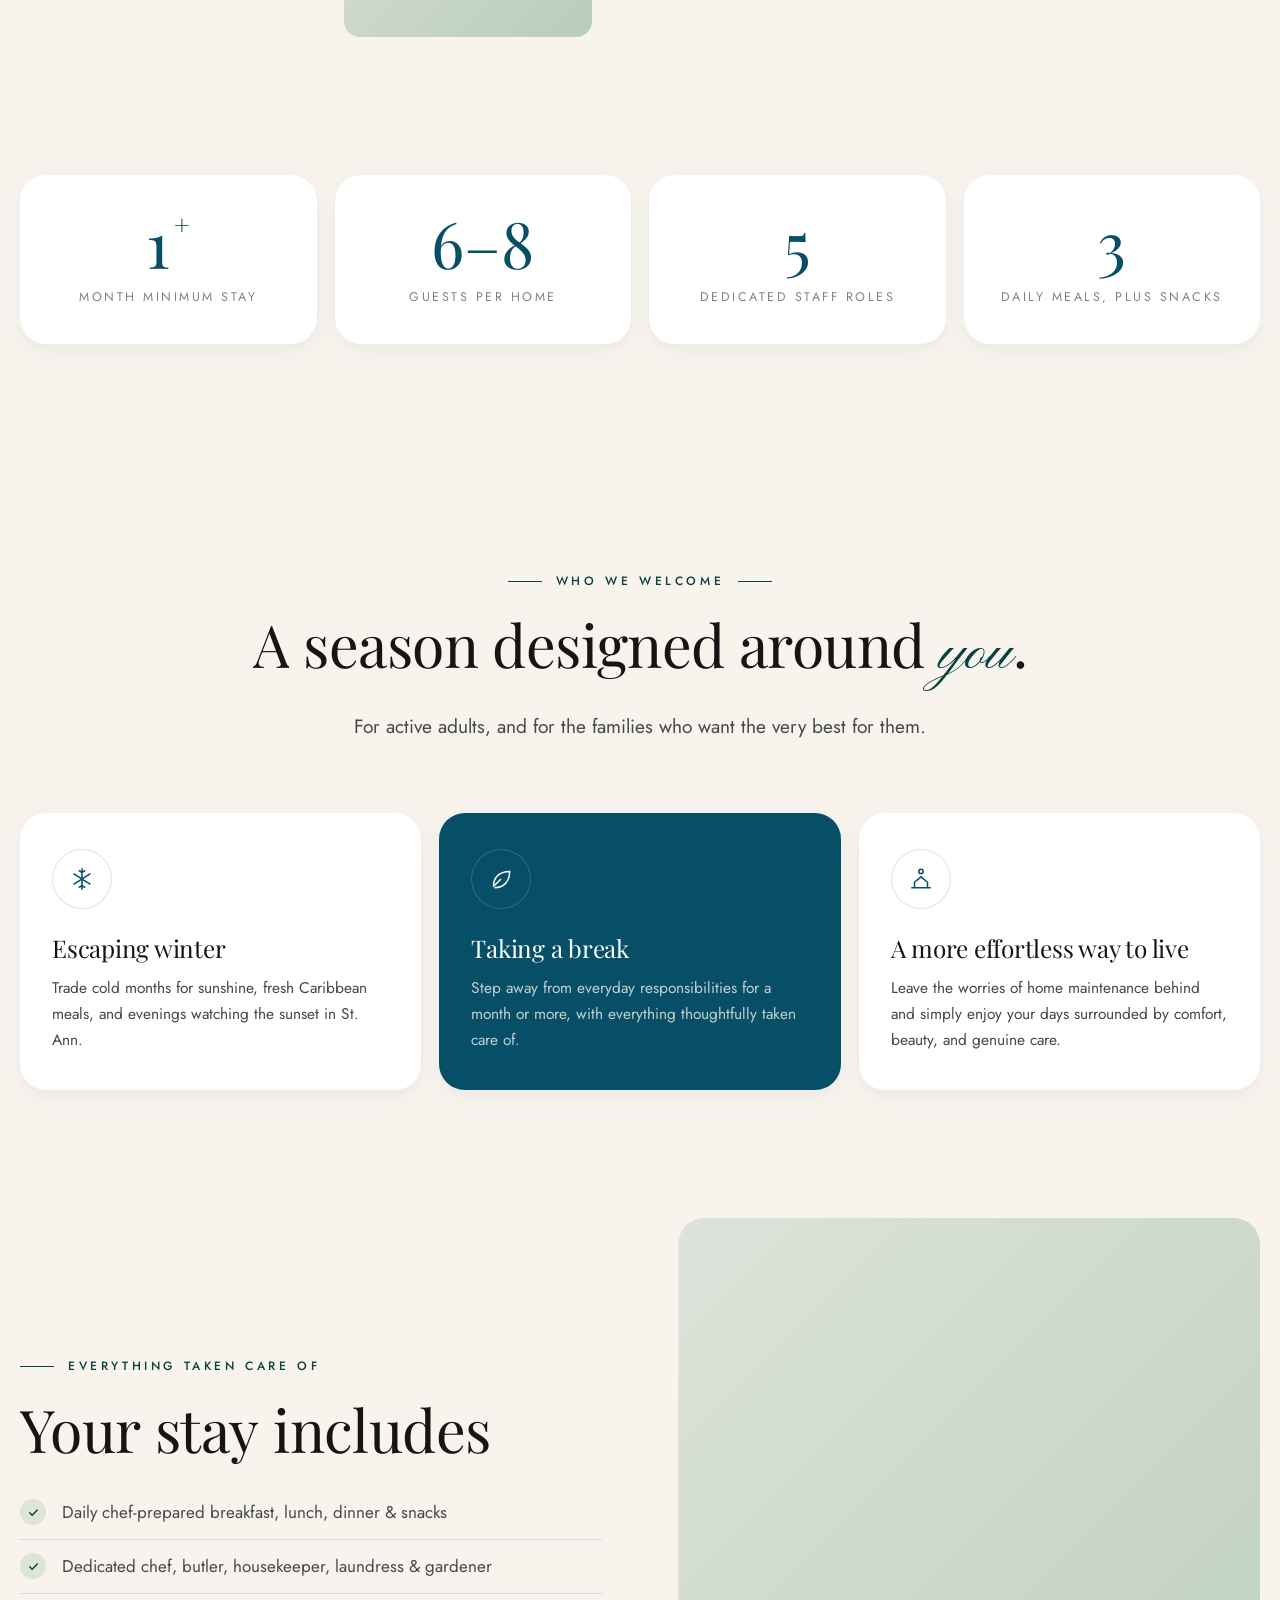
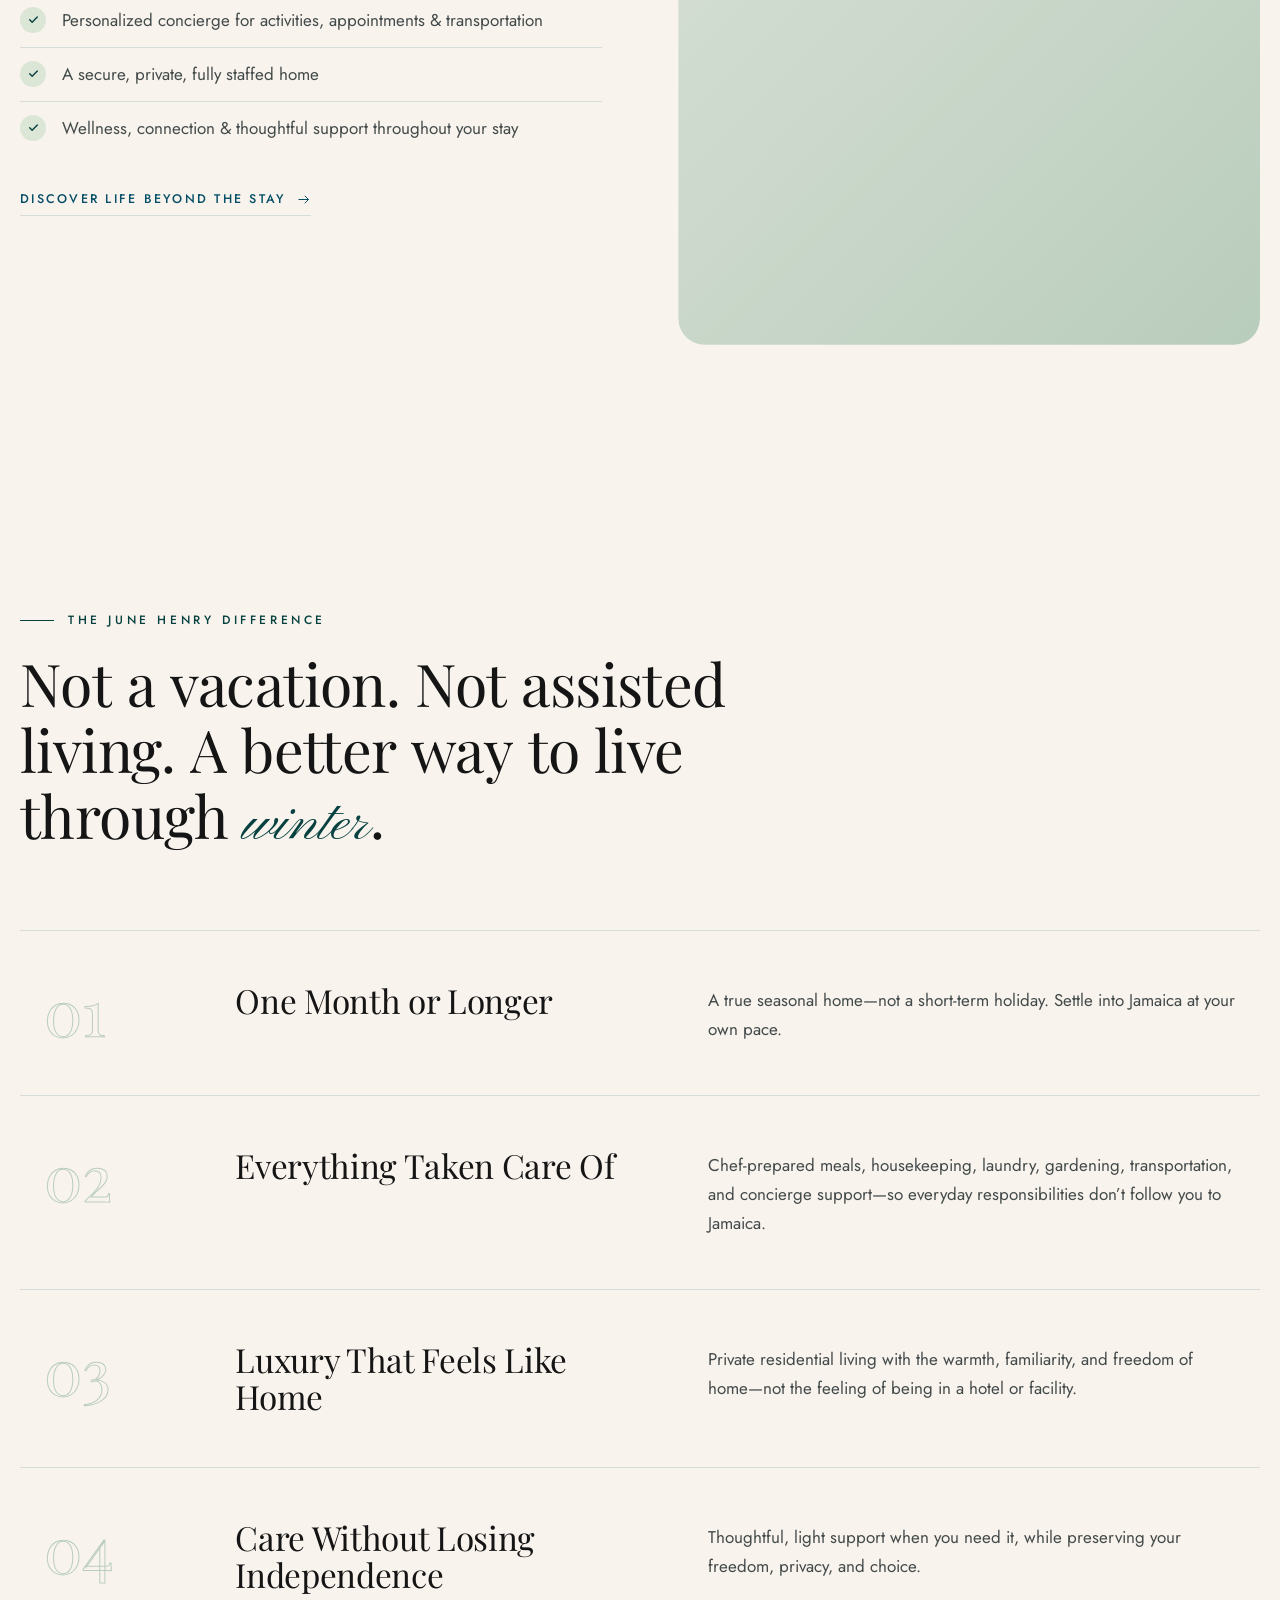
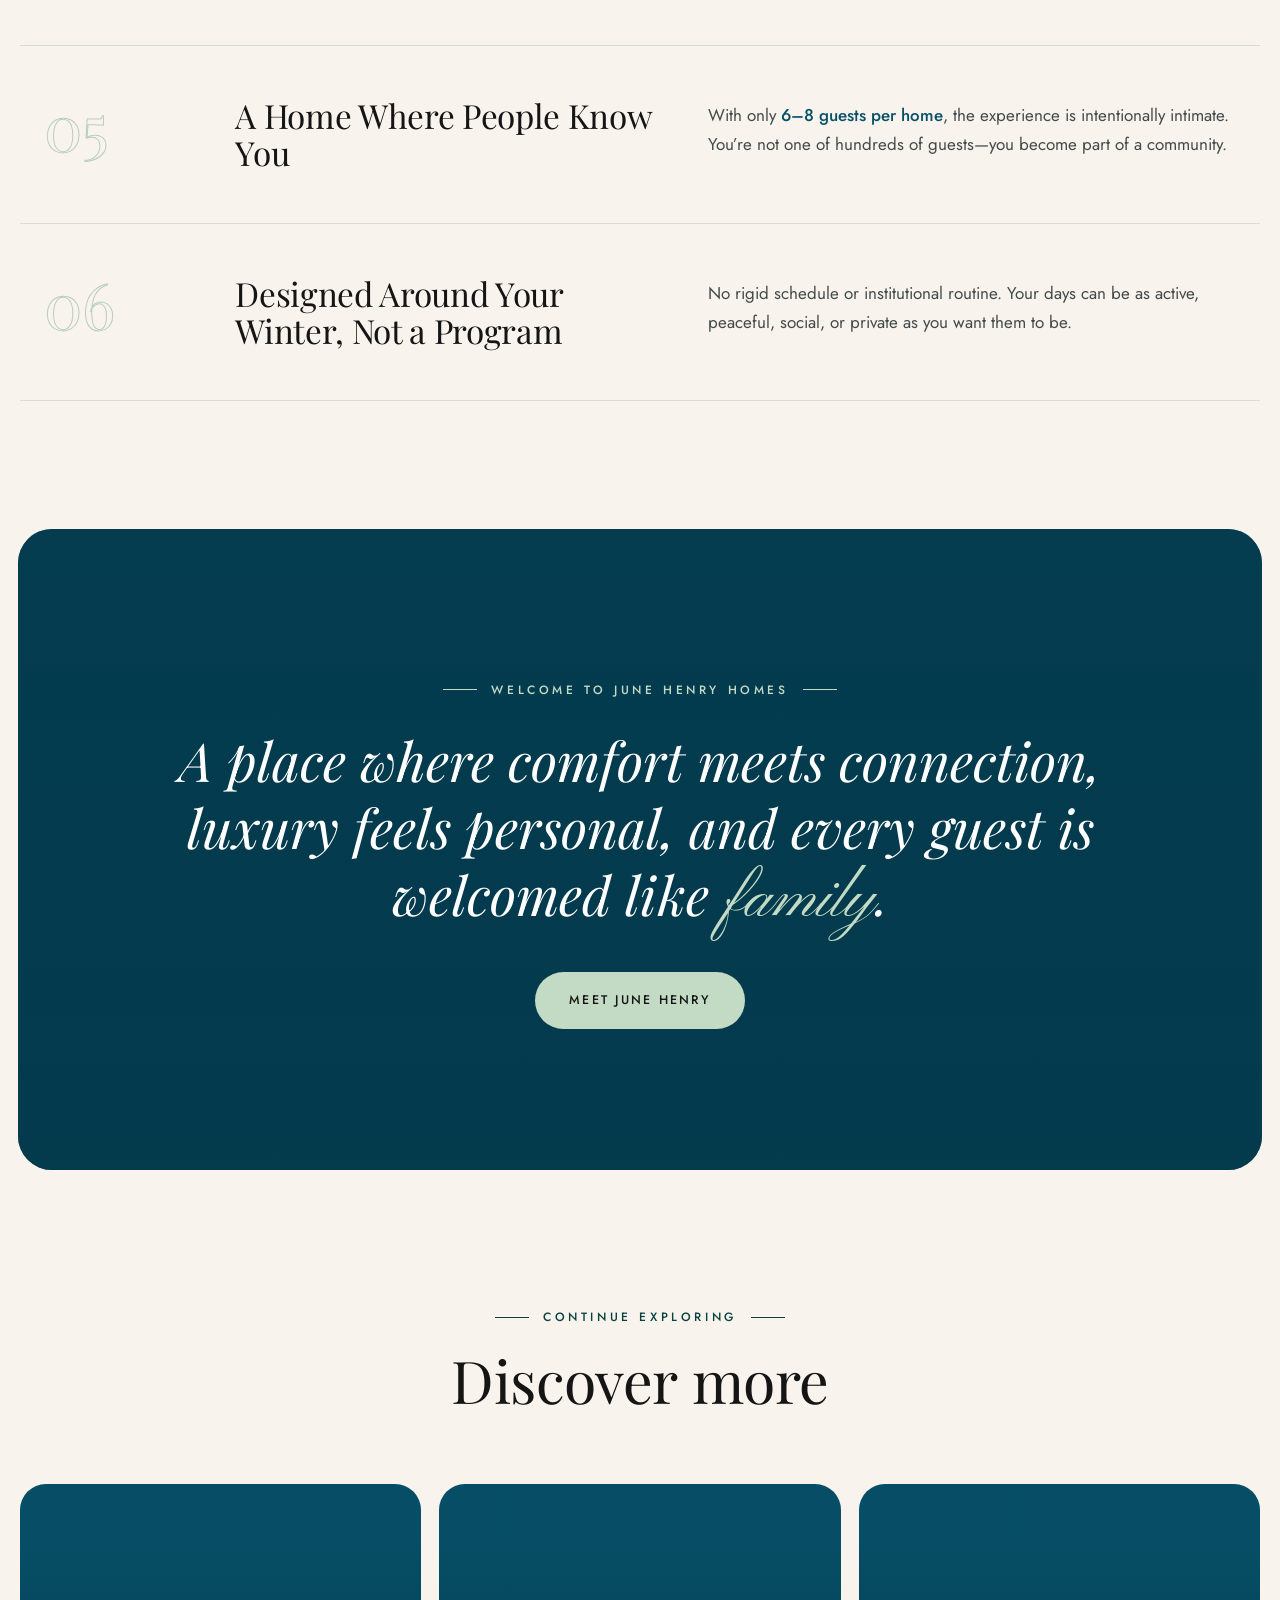
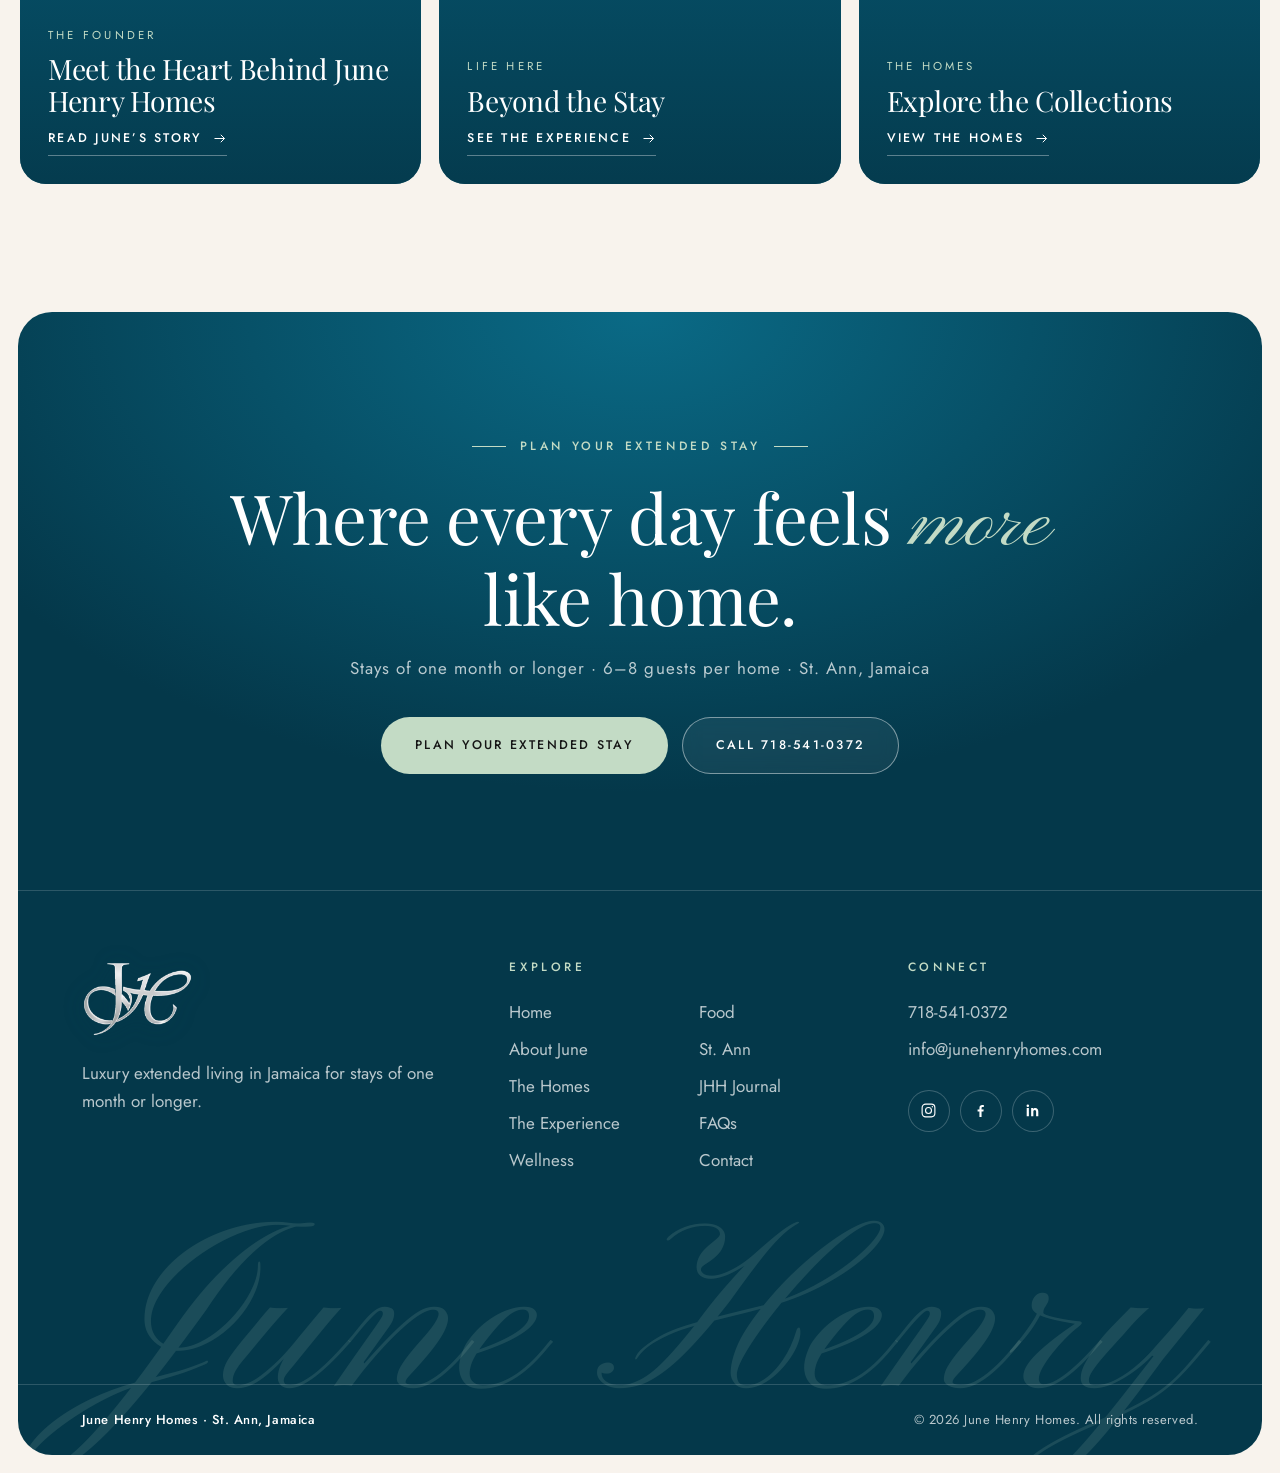
==== commit f0451437: "Apply client changes: merge Difference into About, add guest quotes and blog - Remove the Difference" ====
--- a/about.html
+++ b/about.html
@@ -5,12 +5,12 @@
   <meta name="viewport" content="width=device-width, initial-scale=1">
   <title>About June Henry Homes | Elevated Seasonal Living in Jamaica</title>
   <meta name="description" content="Discover the vision behind June Henry Homes and a warmer, more effortless approach to seasonal living, hospitality, wellness, and connection.">
-  <meta name="theme-color" content="#0B3E54">
+  <meta name="theme-color" content="#064F67">
   <meta property="og:type" content="website">
   <meta property="og:site_name" content="June Henry Homes">
   <meta property="og:title" content="About June Henry Homes | Elevated Seasonal Living in Jamaica">
   <meta property="og:description" content="Discover the vision behind June Henry Homes and a warmer, more effortless approach to seasonal living, hospitality, wellness, and connection.">
-  <link rel="icon" href="data:image/svg+xml,%3Csvg xmlns='http://www.w3.org/2000/svg' viewBox='0 0 64 64'%3E%3Crect width='64' height='64' rx='16' fill='%230B3E54'/%3E%3Ctext x='50%25' y='60%25' text-anchor='middle' font-family='Georgia,serif' font-size='28' fill='%23C9A86B'%3EJH%3C/text%3E%3C/svg%3E">
+  <link rel="icon" href="data:image/svg+xml,%3Csvg xmlns='http://www.w3.org/2000/svg' viewBox='0 0 64 64'%3E%3Crect width='64' height='64' rx='16' fill='%23064F67'/%3E%3Ctext x='50%25' y='60%25' text-anchor='middle' font-family='Georgia,serif' font-size='28' fill='%23074240'%3EJH%3C/text%3E%3C/svg%3E">
   <link rel="preconnect" href="https://fonts.googleapis.com">
   <link rel="preconnect" href="https://fonts.gstatic.com" crossorigin>
   <link rel="preconnect" href="https://images.unsplash.com">
@@ -122,6 +122,48 @@
       </div>
     </section>
 
+    <!-- The June Henry difference, merged in from its own page -->
+    <section class="section" id="difference" aria-labelledby="difference-title">
+      <div class="container">
+        <div class="section-head left">
+          <span class="eyebrow reveal">The June Henry difference</span>
+          <h2 id="difference-title" class="h2" data-split>Not a vacation. Not assisted living. A better way to live through <span class="script">winter</span>.</h2>
+        </div>
+        <div class="feature-rows">
+          <div class="feature-row reveal">
+            <span class="feature-num" aria-hidden="true">01</span>
+            <h3>One Month or Longer</h3>
+            <p>A true seasonal home—not a short-term holiday. Settle into Jamaica at your own pace.</p>
+          </div>
+          <div class="feature-row reveal">
+            <span class="feature-num" aria-hidden="true">02</span>
+            <h3>Everything Taken Care Of</h3>
+            <p>Chef-prepared meals, housekeeping, laundry, gardening, transportation, and concierge support—so everyday responsibilities don’t follow you to Jamaica.</p>
+          </div>
+          <div class="feature-row reveal">
+            <span class="feature-num" aria-hidden="true">03</span>
+            <h3>Luxury That Feels Like Home</h3>
+            <p>Private residential living with the warmth, familiarity, and freedom of home—not the feeling of being in a hotel or facility.</p>
+          </div>
+          <div class="feature-row reveal">
+            <span class="feature-num" aria-hidden="true">04</span>
+            <h3>Care Without Losing Independence</h3>
+            <p>Thoughtful, light support when you need it, while preserving your freedom, privacy, and choice.</p>
+          </div>
+          <div class="feature-row reveal">
+            <span class="feature-num" aria-hidden="true">05</span>
+            <h3>A Home Where People Know You</h3>
+            <p>With only <strong>6–8 guests per home</strong>, the experience is intentionally intimate. You’re not one of hundreds of guests—you become part of a community.</p>
+          </div>
+          <div class="feature-row reveal">
+            <span class="feature-num" aria-hidden="true">06</span>
+            <h3>Designed Around Your Winter, Not a Program</h3>
+            <p>No rigid schedule or institutional routine. Your days can be as active, peaceful, social, or private as you want them to be.</p>
+          </div>
+        </div>
+      </div>
+    </section>
+
     <!-- Promise -->
     <section class="quote-band has-image" aria-label="Our promise">
       <div class="jamaica-bg" data-parallax="0.1"><img src="https://images.unsplash.com/photo-1473116763249-2faaef81ccda?auto=format&fit=crop&w=2000&q=75" alt="" loading="lazy"></div>
@@ -146,11 +188,11 @@
             <h3>Meet the Heart Behind June Henry Homes</h3>
             <span class="link-arrow">Read June’s story <svg viewBox="0 0 24 24" fill="none" stroke="currentColor" stroke-width="1.6" aria-hidden="true"><path d="M4 12h16M14 6l6 6-6 6"/></svg></span>
           </a>
-          <a class="collection-link reveal" style="--d:.1s" href="difference.html">
+          <a class="collection-link reveal" style="--d:.1s" href="beyond.html">
             <img src="https://images.unsplash.com/photo-1511632765486-a01980e01a18?auto=format&fit=crop&w=900&q=80" alt="" loading="lazy">
-            <span class="count">Why we’re different</span>
-            <h3>The June Henry Difference</h3>
-            <span class="link-arrow">See the difference <svg viewBox="0 0 24 24" fill="none" stroke="currentColor" stroke-width="1.6" aria-hidden="true"><path d="M4 12h16M14 6l6 6-6 6"/></svg></span>
+            <span class="count">Life here</span>
+            <h3>Beyond the Stay</h3>
+            <span class="link-arrow">See the experience <svg viewBox="0 0 24 24" fill="none" stroke="currentColor" stroke-width="1.6" aria-hidden="true"><path d="M4 12h16M14 6l6 6-6 6"/></svg></span>
           </a>
           <a class="collection-link reveal" style="--d:.2s" href="homes.html">
             <img src="https://images.unsplash.com/photo-1499793983690-e29da59ef1c2?auto=format&fit=crop&w=900&q=80" alt="" loading="lazy">
--- a/css/base.css
+++ b/css/base.css
@@ -2,20 +2,21 @@
    June Henry Homes — Base: tokens, typography, buttons, header, footer, motion
    ========================================================================== */
 :root {
-  --navy: #0B3E54;
-  --navy-2: #0E506C;
-  --navy-deep: #082D3C;
-  --beige: #C9AE8C;
-  --gold: #C9A86B;
-  --gold-soft: #E6D6B5;
-  --cream: #F7F3EC;
-  --cream-2: #EFE8DC;
-  --sand: #E4D8C5;
-  --burgundy: #7A2E2E;
+  --navy: #064F67;
+  --navy-2: #0A6A86;
+  --navy-deep: #04384A;
+  --beige: #B9CDBC;
+  --gold: #074240;
+  --gold-soft: #C3DBC5;
+  --heading: #151515;
+  --cream: #F8F3ED;
+  --cream-2: #EFE9E1;
+  --sand: #DDE3DA;
+  --burgundy: #151515;
   --white: #FFFFFF;
-  --text: #4A5164;
-  --muted: #7E8394;
-  --line: rgba(11, 62, 84, 0.14);
+  --text: #434A4A;
+  --muted: #7C8483;
+  --line: rgba(6, 79, 103, 0.14);
   --line-light: rgba(255, 255, 255, 0.16);
 
   --f-display: 'Playfair Display', Georgia, 'Times New Roman', serif;
@@ -27,13 +28,14 @@
   --radius-md: 18px;
   --radius-sm: 12px;
   --shell: clamp(10px, 1.4vw, 20px);
+  --bar-h: 42px;
   --container: 1240px;
 
   --ease: cubic-bezier(0.22, 0.8, 0.2, 1);
   --ease-soft: cubic-bezier(0.65, 0, 0.35, 1);
-  --shadow-sm: 0 6px 20px rgba(11, 62, 84, 0.06);
-  --shadow-md: 0 18px 50px rgba(11, 62, 84, 0.1);
-  --shadow-lg: 0 30px 80px rgba(8, 45, 60, 0.2);
+  --shadow-sm: 0 6px 20px rgba(6, 79, 103, 0.06);
+  --shadow-md: 0 18px 50px rgba(6, 79, 103, 0.1);
+  --shadow-lg: 0 30px 80px rgba(4, 56, 74, 0.2);
 }
 
 *, *::before, *::after { box-sizing: border-box; }
@@ -56,7 +58,7 @@
 ul, ol { margin: 0; padding: 0; list-style: none; }
 h1, h2, h3, h4 {
   font-family: var(--f-display);
-  color: var(--navy);
+  color: var(--heading);
   font-weight: 400;
   line-height: 1.12;
   margin: 0;
@@ -66,6 +68,11 @@
 p:last-child { margin-bottom: 0; }
 strong { color: var(--navy); font-weight: 500; }
 ::selection { background: var(--gold); color: var(--navy); }
+
+/* On dark surfaces the accent switches to the pale green, so small text stays legible */
+.hero, .page-hero, .jamaica, .quote-band, .site-footer, .mobile-menu, .about-panel, .help-card, .ideal-card,
+.bento-card.is-navy, .bento-card.is-burgundy, .info-card.is-navy, .stack-card.is-navy, .stack-card.is-burgundy,
+.beyond-card, .collection-link, .article-cta, .glass-card { --gold: var(--gold-soft); }
 :focus-visible { outline: 2px solid var(--gold); outline-offset: 3px; border-radius: 6px; }
 
 .skip-link {
@@ -132,12 +139,12 @@
   transition: transform 0.6s var(--ease);
 }
 .btn:hover::before, .btn:focus-visible::before { transform: translateY(0); }
-.btn:hover, .btn:focus-visible { color: var(--fg-hover); transform: translateY(-2px); box-shadow: 0 16px 34px rgba(11, 62, 84, 0.2); }
+.btn:hover, .btn:focus-visible { color: var(--fg-hover); transform: translateY(-2px); box-shadow: 0 16px 34px rgba(6, 79, 103, 0.2); }
 .btn svg { width: 16px; height: 16px; transition: transform 0.5s var(--ease); }
 .btn:hover svg { transform: translateX(4px); }
-.btn-outline { --bg: transparent; --fg: var(--navy); --fill: var(--navy); --fg-hover: #fff; box-shadow: inset 0 0 0 1px rgba(11, 62, 84, 0.3); }
+.btn-outline { --bg: transparent; --fg: var(--navy); --fill: var(--navy); --fg-hover: #fff; box-shadow: inset 0 0 0 1px rgba(6, 79, 103, 0.3); }
 .btn-light { --bg: #fff; --fg: var(--navy); --fill: var(--gold); }
-.btn-gold { --bg: var(--gold); --fg: var(--navy); --fill: #fff; }
+.btn-gold { --bg: var(--gold-soft); --fg: var(--heading); --fill: #fff; }
 .btn-burgundy { --bg: var(--burgundy); --fg: #fff; --fill: var(--gold); }
 .btn-ghost-light {
   --bg: rgba(255, 255, 255, 0.06); --fg: #fff; --fill: #fff; --fg-hover: var(--navy);
@@ -161,6 +168,15 @@
 .link-arrow:hover svg { transform: translateX(5px); }
 
 /* ---------- Header ---------- */
+.top-bar {
+  position: relative; z-index: 130; display: flex; align-items: center; justify-content: center; gap: clamp(10px, 1.2vw, 16px);
+  height: var(--bar-h); margin: var(--shell) var(--shell) 0; padding: 0 16px; border-radius: var(--radius-xl);
+  background: var(--gold-soft); color: var(--heading);
+  font-size: clamp(10.5px, 0.85vw, 12.5px); font-weight: 500; letter-spacing: 0.22em; text-transform: uppercase; white-space: nowrap;
+}
+.bar-star { color: var(--burgundy); font-size: 0.95em; letter-spacing: 0; }
+@media (max-width: 620px) { :root { --bar-h: 38px; } .bar-place { display: none; } }
+
 .scroll-progress {
   position: fixed; top: 0; left: 0; z-index: 200; width: 100%; height: 2px;
   transform-origin: 0 50%; transform: scaleX(0);
@@ -168,7 +184,7 @@
 }
 .site-header {
   position: fixed; top: 0; left: 0; right: 0; z-index: 120;
-  padding: calc(var(--shell) + 14px) calc(var(--shell) + 18px) 0;
+  padding: calc(var(--shell) + 14px + var(--bar-h)) calc(var(--shell) + 18px) 0;
   pointer-events: none;
   transition: padding 0.5s var(--ease), transform 0.6s var(--ease);
 }
@@ -181,9 +197,9 @@
 }
 .site-header.is-scrolled { padding-top: 12px; }
 .site-header.is-scrolled .header-inner {
-  background: rgba(247, 243, 236, 0.84);
+  background: rgba(248, 243, 237, 0.84);
   -webkit-backdrop-filter: blur(18px) saturate(1.3); backdrop-filter: blur(18px) saturate(1.3);
-  box-shadow: 0 12px 40px rgba(11, 62, 84, 0.12), inset 0 0 0 1px rgba(255, 255, 255, 0.7);
+  box-shadow: 0 12px 40px rgba(6, 79, 103, 0.12), inset 0 0 0 1px rgba(255, 255, 255, 0.7);
 }
 .nav-pills { display: flex; gap: 6px; }
 .nav-pill {
@@ -200,7 +216,7 @@
 .brand-words { display: flex; flex-direction: column; align-items: center; }
 .brand-logo { position: relative; flex: none; display: block; height: 46px; aspect-ratio: 375 / 256; }
 .brand-logo img { position: absolute; inset: 0; width: 100%; height: 100%; object-fit: contain; transition: opacity 0.45s var(--ease); }
-.brand-logo .logo-silver { filter: drop-shadow(0 2px 10px rgba(8, 45, 60, 0.35)); }
+.brand-logo .logo-silver { filter: drop-shadow(0 2px 10px rgba(4, 56, 74, 0.35)); }
 .brand-logo .logo-navy { opacity: 0; }
 .brand-mark { font-family: var(--f-script); font-size: 38px; line-height: 0.9; white-space: nowrap; }
 .brand-text { font-size: 9px; letter-spacing: 0.44em; text-transform: uppercase; margin-top: 3px; padding-left: 0.44em; opacity: 0.9; }
@@ -317,7 +333,7 @@
 .site-footer {
   position: relative; overflow: hidden; margin: 0 var(--shell) var(--shell);
   border-radius: var(--radius-xl); color: rgba(255, 255, 255, 0.72);
-  background: radial-gradient(90% 60% at 50% 0%, #0E4E69 0%, var(--navy-deep) 70%);
+  background: radial-gradient(90% 60% at 50% 0%, #0A6A86 0%, var(--navy-deep) 70%);
 }
 .site-footer strong { color: #fff; }
 .footer-cta { position: relative; text-align: center; padding: clamp(70px, 9vw, 120px) 24px; border-bottom: 1px solid var(--line-light); }
@@ -339,7 +355,7 @@
 .socials a:hover { background: var(--gold); color: var(--navy); transform: translateY(-3px); }
 .footer-wordmark {
   font-family: var(--f-script); font-size: clamp(90px, 19vw, 290px); line-height: 1; text-align: center;
-  white-space: nowrap; color: rgba(201, 168, 107, 0.09); margin: 0 0 -0.28em; pointer-events: none; user-select: none;
+  white-space: nowrap; color: rgba(195, 219, 197, 0.12); margin: 0 0 -0.28em; pointer-events: none; user-select: none;
 }
 .footer-bottom {
   position: relative; display: flex; flex-wrap: wrap; justify-content: space-between; gap: 12px;
--- a/css/sections.css
+++ b/css/sections.css
@@ -11,7 +11,7 @@
 /* ---------- Hero ---------- */
 .hero {
   position: relative; isolation: isolate; overflow: hidden; margin: var(--shell);
-  height: calc(100vh - var(--shell) * 2); height: calc(100svh - var(--shell) * 2);
+  height: calc(100vh - var(--shell) * 3 - var(--bar-h)); height: calc(100svh - var(--shell) * 3 - var(--bar-h));
   min-height: 680px; max-height: 1020px; border-radius: var(--radius-xl);
   color: #fff; background: var(--navy-deep);
 }
@@ -20,7 +20,7 @@
 .hero-media img { width: 100%; height: 120%; object-fit: cover; transform: translate3d(0, var(--py, 0px), 0); will-change: transform; }
 .hero::before {
   content: ""; position: absolute; inset: 0; z-index: -1;
-  background: linear-gradient(180deg, rgba(8, 45, 60, 0.66) 0%, rgba(8, 45, 60, 0.34) 30%, rgba(8, 45, 60, 0.38) 58%, rgba(8, 45, 60, 0.84) 100%);
+  background: linear-gradient(180deg, rgba(4, 56, 74, 0.66) 0%, rgba(4, 56, 74, 0.34) 30%, rgba(4, 56, 74, 0.38) 58%, rgba(4, 56, 74, 0.84) 100%);
 }
 @keyframes heroZoom { from { transform: scale(1.16); } to { transform: scale(1); } }
 
@@ -30,7 +30,7 @@
 }
 .hero-script {
   font-family: var(--f-script); font-size: clamp(36px, 11.2vw, 205px); line-height: 0.9; white-space: nowrap;
-  color: rgba(247, 243, 236, 0.96); text-shadow: 0 10px 60px rgba(8, 45, 60, 0.4); margin: 22px 0 clamp(14px, 2.4vw, 34px); padding: 0 0.18em;
+  color: rgba(248, 243, 237, 0.96); text-shadow: 0 10px 60px rgba(4, 56, 74, 0.4); margin: 22px 0 clamp(14px, 2.4vw, 34px); padding: 0 0.18em;
 }
 .hero h1 { color: #fff; font-size: clamp(30px, 3.7vw, 56px); }
 .hero-content .eyebrow { font-size: clamp(14px, 1.3vw, 18px); letter-spacing: 0.3em; }
@@ -72,7 +72,7 @@
 .page-hero .hero-media img { height: 125%; }
 .page-hero::before {
   content: ""; position: absolute; inset: 0; z-index: -1;
-  background: linear-gradient(180deg, rgba(8, 45, 60, 0.6) 0%, rgba(8, 45, 60, 0.2) 38%, rgba(8, 45, 60, 0.85) 100%);
+  background: linear-gradient(180deg, rgba(4, 56, 74, 0.6) 0%, rgba(4, 56, 74, 0.2) 38%, rgba(4, 56, 74, 0.85) 100%);
 }
 .page-hero-content { width: min(100% - 40px, var(--container)); margin: 0 auto; padding: 160px 0 clamp(50px, 6vw, 84px); }
 .page-hero h1 { color: #fff; font-size: clamp(42px, 6vw, 92px); max-width: 960px; margin: 20px 0 22px; }
@@ -95,7 +95,7 @@
 .testimonial-card { position: relative; overflow: hidden; padding: clamp(34px, 4vw, 54px); border-radius: var(--radius-lg); background: #fff; box-shadow: var(--shadow-md); }
 .testimonial-card::before {
   content: "\201C"; position: absolute; top: -34px; right: 26px; font-family: var(--f-display);
-  font-size: 230px; line-height: 1; color: rgba(201, 168, 107, 0.16); pointer-events: none;
+  font-size: 230px; line-height: 1; color: rgba(7, 66, 64, 0.16); pointer-events: none;
 }
 .testimonial-card::after {
   content: ""; position: absolute; left: 0; top: 0; width: 100%; height: 3px;
@@ -115,8 +115,8 @@
 /* ---------- Ribbon: large type + photo pills, reacts to scroll ---------- */
 .ribbon { position: relative; overflow: hidden; overflow-x: clip; overflow-y: visible; padding-block: clamp(6px, 1.2vw, 16px); }
 .ribbon::before, .ribbon::after { content: ""; position: absolute; top: 0; bottom: 0; z-index: 2; width: clamp(40px, 9vw, 150px); pointer-events: none; }
-.ribbon::before { left: 0; background: linear-gradient(90deg, var(--cream), rgba(247, 243, 236, 0)); }
-.ribbon::after { right: 0; background: linear-gradient(270deg, var(--cream), rgba(247, 243, 236, 0)); }
+.ribbon::before { left: 0; background: linear-gradient(90deg, var(--cream), rgba(248, 243, 237, 0)); }
+.ribbon::after { right: 0; background: linear-gradient(270deg, var(--cream), rgba(248, 243, 237, 0)); }
 .ribbon-track { display: flex; width: max-content; will-change: transform; }
 .ribbon-group { display: flex; align-items: center; gap: clamp(16px, 2vw, 32px); padding-right: clamp(16px, 2vw, 32px); }
 .ribbon-word {
@@ -125,15 +125,15 @@
 }
 .ribbon-word:hover { color: var(--burgundy); }
 @supports (-webkit-text-stroke: 1px black) {
-  .ribbon-word.is-outline { color: transparent; -webkit-text-stroke: 1px rgba(11, 62, 84, 0.78); transition: color 0.5s var(--ease), -webkit-text-stroke-color 0.5s var(--ease); }
+  .ribbon-word.is-outline { color: transparent; -webkit-text-stroke: 1px rgba(6, 79, 103, 0.78); transition: color 0.5s var(--ease), -webkit-text-stroke-color 0.5s var(--ease); }
   .ribbon-word.is-outline:hover { color: var(--gold); -webkit-text-stroke-color: var(--gold); }
 }
 .ribbon-pill {
   position: relative; flex: none; overflow: hidden; width: clamp(88px, 9.5vw, 160px); height: clamp(50px, 5.4vw, 90px); border-radius: 999px;
-  background: var(--sand); box-shadow: 0 0 0 1px rgba(201, 168, 107, 0.6), 0 12px 30px rgba(11, 62, 84, 0.14); transition: box-shadow 0.5s var(--ease);
+  background: var(--sand); box-shadow: 0 0 0 1px rgba(7, 66, 64, 0.45), 0 12px 30px rgba(6, 79, 103, 0.14); transition: box-shadow 0.5s var(--ease);
 }
 .ribbon-pill img { width: 100%; height: 100%; object-fit: cover; transform: scale(1.18); transition: transform 1.4s var(--ease); }
-.ribbon-pill:hover { box-shadow: 0 0 0 2px var(--gold), 0 16px 40px rgba(11, 62, 84, 0.2); }
+.ribbon-pill:hover { box-shadow: 0 0 0 2px var(--gold), 0 16px 40px rgba(6, 79, 103, 0.2); }
 .ribbon-pill:hover img { transform: scale(1); }
 
 /* ---------- Tabs ---------- */
@@ -143,7 +143,7 @@
   position: relative; z-index: 1; padding: 12px 22px; border-radius: 12px; font-size: 13.5px; letter-spacing: 0.03em;
   color: var(--navy); box-shadow: inset 0 0 0 1px var(--line); transition: color 0.45s var(--ease), box-shadow 0.4s;
 }
-.tab:hover { box-shadow: inset 0 0 0 1px rgba(11, 62, 84, 0.45); }
+.tab:hover { box-shadow: inset 0 0 0 1px rgba(6, 79, 103, 0.45); }
 .tab.is-active { color: #fff; box-shadow: none; }
 .tab-indicator { position: absolute; top: 0; left: 0; z-index: 0; border-radius: 12px; background: var(--navy); pointer-events: none; transition: transform 0.6s var(--ease), width 0.6s var(--ease), height 0.6s var(--ease); }
 .no-js .tab.is-active { background: var(--navy); }
@@ -155,7 +155,7 @@
 .faq-layout { display: grid; grid-template-columns: 0.85fr 1.4fr; gap: clamp(40px, 6vw, 100px); align-items: start; }
 .faq-aside { position: sticky; top: 120px; }
 .faq-aside .h2 { margin: 20px 0 22px; }
-.help-card { margin-top: 34px; padding: 30px; border-radius: var(--radius-md); background: var(--navy); color: rgba(247, 243, 236, 0.78); }
+.help-card { margin-top: 34px; padding: 30px; border-radius: var(--radius-md); background: var(--navy); color: rgba(248, 243, 237, 0.78); }
 .help-card h3 { color: #fff; font-size: 24px; margin-bottom: 8px; }
 .help-card p { font-size: 15px; }
 .help-card a { display: flex; align-items: center; gap: 12px; padding: 7px 0; color: #fff; transition: color 0.3s, transform 0.4s var(--ease); }
@@ -188,7 +188,7 @@
 .faq-item.is-open .faq-a-inner { visibility: visible; transition: visibility 0s; }
 .faq-a p { margin: 0; padding: 0 70px 28px 72px; font-size: 16.5px; opacity: 0; transform: translateY(-10px); transition: opacity 0.4s, transform 0.6s var(--ease); }
 .faq-item.is-open .faq-a p { opacity: 1; transform: none; transition-delay: 0.15s; }
-.faq-a a { color: var(--burgundy); font-weight: 500; border-bottom: 1px solid rgba(122, 46, 46, 0.3); }
+.faq-a a { color: var(--burgundy); font-weight: 500; border-bottom: 1px solid rgba(21, 21, 21, 0.3); }
 .no-js .faq-a { grid-template-rows: 1fr; }
 .no-js .faq-a-inner { visibility: visible; }
 .no-js .faq-a p { opacity: 1; transform: none; }
@@ -197,24 +197,24 @@
 .about-tabs { margin-bottom: 26px; }
 .about-panel {
   display: grid; grid-template-columns: 1.05fr 1fr; gap: clamp(30px, 4vw, 60px); align-items: center;
-  padding: clamp(24px, 3.6vw, 48px); border-radius: var(--radius-xl); background: var(--navy); color: rgba(247, 243, 236, 0.8);
-}
-.about-panel .kicker { font-size: 14px; line-height: 1.6; color: rgba(247, 243, 236, 0.62); max-width: 460px; }
+  padding: clamp(24px, 3.6vw, 48px); border-radius: var(--radius-xl); background: var(--navy); color: rgba(248, 243, 237, 0.8);
+}
+.about-panel .kicker { font-size: 14px; line-height: 1.6; color: rgba(248, 243, 237, 0.62); max-width: 460px; }
 .about-panel h3 { color: #fff; font-size: clamp(28px, 2.8vw, 40px); margin: 14px 0 20px; }
 .about-panel strong { color: var(--gold-soft); font-weight: 500; }
 .about-panel .media { aspect-ratio: 4 / 3.3; }
 .about-panel-body { padding: clamp(0px, 1.5vw, 20px); }
 .signature { font-family: var(--f-script); font-size: clamp(38px, 3.4vw, 50px); line-height: 1.1; color: var(--gold); margin-top: 18px; }
-.signature small { display: block; font-family: var(--f-body); font-size: 11px; letter-spacing: 0.3em; text-transform: uppercase; color: rgba(247, 243, 236, 0.6); margin-top: 6px; }
+.signature small { display: block; font-family: var(--f-body); font-size: 11px; letter-spacing: 0.3em; text-transform: uppercase; color: rgba(248, 243, 237, 0.6); margin-top: 6px; }
 .about-cta { display: flex; flex-wrap: wrap; justify-content: center; gap: 14px; margin-top: 44px; }
 
 .check-list li { position: relative; padding: 12px 0 12px 42px; border-bottom: 1px solid var(--line); }
 .check-list li:last-child { border-bottom: 0; }
 .check-list li::before {
   content: ""; position: absolute; left: 0; top: 13px; width: 26px; height: 26px; border-radius: 50%;
-  background: rgba(201, 168, 107, 0.18) url("data:image/svg+xml,%3Csvg xmlns='http://www.w3.org/2000/svg' viewBox='0 0 24 24' fill='none' stroke='%23C9A86B' stroke-width='2.6' stroke-linecap='round' stroke-linejoin='round'%3E%3Cpath d='M5 12.5l4.5 4.5L19 7.5'/%3E%3C/svg%3E") center / 13px no-repeat;
-}
-.check-list.on-dark li { border-color: var(--line-light); color: rgba(247, 243, 236, 0.88); }
+  background: rgba(195, 219, 197, 0.55) url("data:image/svg+xml,%3Csvg xmlns='http://www.w3.org/2000/svg' viewBox='0 0 24 24' fill='none' stroke='%23074240' stroke-width='2.6' stroke-linecap='round' stroke-linejoin='round'%3E%3Cpath d='M5 12.5l4.5 4.5L19 7.5'/%3E%3C/svg%3E") center / 13px no-repeat;
+}
+.check-list.on-dark li { border-color: var(--line-light); color: rgba(248, 243, 237, 0.88); }
 
 /* ---------- Difference bento ---------- */
 .bento { display: grid; grid-template-columns: repeat(3, 1fr); gap: 18px; }
@@ -225,7 +225,7 @@
 }
 .bento-card::before {
   content: ""; position: absolute; inset: 0; z-index: -1; opacity: 0; transition: opacity 0.5s;
-  background: radial-gradient(420px circle at var(--mx, 50%) var(--my, 50%), rgba(201, 168, 107, 0.2), transparent 45%);
+  background: radial-gradient(420px circle at var(--mx, 50%) var(--my, 50%), rgba(195, 219, 197, 0.5), transparent 45%);
 }
 .bento-card:hover { transform: translateY(-8px); box-shadow: var(--shadow-lg); }
 .bento-card:hover::before { opacity: 1; }
@@ -236,8 +236,8 @@
 .bento-card:hover .icon-ring { transform: rotate(-14deg) scale(1.08); background: var(--gold); color: var(--navy); box-shadow: none; }
 .bento-card h3 { font-size: clamp(23px, 2vw, 29px); margin-bottom: 12px; }
 .bento-card p { font-size: 15.5px; line-height: 1.7; }
-.bento-card.is-navy { background: var(--navy); color: rgba(247, 243, 236, 0.76); }
-.bento-card.is-burgundy { background: var(--burgundy); color: rgba(247, 243, 236, 0.8); }
+.bento-card.is-navy { background: var(--navy); color: rgba(248, 243, 237, 0.76); }
+.bento-card.is-burgundy { background: var(--burgundy); color: rgba(248, 243, 237, 0.8); }
 .bento-card.is-navy h3, .bento-card.is-burgundy h3 { color: #fff; }
 .bento-card.is-navy strong, .bento-card.is-burgundy strong { color: var(--gold-soft); }
 .bento-card.is-navy .icon-ring, .bento-card.is-burgundy .icon-ring { color: #fff; box-shadow: inset 0 0 0 1px var(--line-light); }
@@ -248,7 +248,7 @@
 .bento-media img { position: absolute; inset: 0; width: 100%; height: 100%; object-fit: cover; transition: transform 1.8s var(--ease); }
 .bento-media:hover img { transform: scale(1.08); }
 .chip {
-  position: absolute; left: 18px; bottom: 18px; padding: 8px 16px; border-radius: 999px; background: rgba(247, 243, 236, 0.92);
+  position: absolute; left: 18px; bottom: 18px; padding: 8px 16px; border-radius: 999px; background: rgba(248, 243, 237, 0.92);
   color: var(--navy); font-size: 11.5px; letter-spacing: 0.16em; text-transform: uppercase; -webkit-backdrop-filter: blur(8px); backdrop-filter: blur(8px);
 }
 .span-2 { grid-column: span 2; }
@@ -257,20 +257,20 @@
 .statement .scrub-text { font-size: clamp(30px, 3.9vw, 58px); line-height: 1.22; margin: 26px 0 42px; }
 
 /* ---------- Why Jamaica ---------- */
-.jamaica { position: relative; isolation: isolate; overflow: hidden; margin: 0 var(--shell); padding: clamp(90px, 11vw, 160px) 0; border-radius: var(--radius-xl); color: rgba(247, 243, 236, 0.85); background: var(--navy-deep); }
+.jamaica { position: relative; isolation: isolate; overflow: hidden; margin: 0 var(--shell); padding: clamp(90px, 11vw, 160px) 0; border-radius: var(--radius-xl); color: rgba(248, 243, 237, 0.85); background: var(--navy-deep); }
 .jamaica-bg { position: absolute; inset: -12% 0; z-index: -2; }
 .jamaica-bg img { width: 100%; height: 100%; object-fit: cover; transform: translate3d(0, var(--py, 0px), 0); will-change: transform; }
-.jamaica::before { content: ""; position: absolute; inset: 0; z-index: -1; background: linear-gradient(100deg, rgba(8, 45, 60, 0.94) 0%, rgba(8, 45, 60, 0.74) 48%, rgba(8, 45, 60, 0.3) 100%); }
+.jamaica::before { content: ""; position: absolute; inset: 0; z-index: -1; background: linear-gradient(100deg, rgba(4, 56, 74, 0.94) 0%, rgba(4, 56, 74, 0.74) 48%, rgba(4, 56, 74, 0.3) 100%); }
 .jamaica-grid { display: grid; grid-template-columns: 1.1fr 0.9fr; gap: clamp(40px, 6vw, 90px); align-items: end; }
 .jamaica h2 { color: #fff; margin: 22px 0 28px; }
 .jamaica h2 .script { font-size: 1.2em; line-height: 0.8; }
 .jamaica strong { color: #fff; }
 .pull { margin: 32px 0 38px; padding-left: 24px; border-left: 2px solid var(--gold); font-family: var(--f-display); font-size: clamp(22px, 2vw, 28px); line-height: 1.38; color: #fff; }
-.glass-card { padding: clamp(28px, 3.4vw, 44px); border-radius: var(--radius-lg); background: rgba(247, 243, 236, 0.09); box-shadow: inset 0 0 0 1px rgba(255, 255, 255, 0.2); -webkit-backdrop-filter: blur(22px) saturate(1.2); backdrop-filter: blur(22px) saturate(1.2); }
+.glass-card { padding: clamp(28px, 3.4vw, 44px); border-radius: var(--radius-lg); background: rgba(248, 243, 237, 0.09); box-shadow: inset 0 0 0 1px rgba(255, 255, 255, 0.2); -webkit-backdrop-filter: blur(22px) saturate(1.2); backdrop-filter: blur(22px) saturate(1.2); }
 .glass-card h3 { color: #fff; font-size: clamp(26px, 2.4vw, 34px); margin: 14px 0 18px; }
 .place-list { display: grid; gap: 10px; margin: 26px 0; }
-.place-list li { display: flex; align-items: center; gap: 14px; padding: 13px 18px; border-radius: 14px; background: rgba(8, 45, 60, 0.4); color: #fff; font-size: 15px; transition: transform 0.5s var(--ease), background 0.4s; }
-.place-list li:hover { transform: translateX(6px); background: rgba(201, 168, 107, 0.26); }
+.place-list li { display: flex; align-items: center; gap: 14px; padding: 13px 18px; border-radius: 14px; background: rgba(4, 56, 74, 0.4); color: #fff; font-size: 15px; transition: transform 0.5s var(--ease), background 0.4s; }
+.place-list li:hover { transform: translateX(6px); background: rgba(195, 219, 197, 0.3); }
 .place-list .pin { flex: none; display: grid; place-items: center; width: 34px; height: 34px; border-radius: 50%; background: var(--gold); color: var(--navy); }
 .place-list .pin svg { width: 16px; height: 16px; }
 .tagline-script { font-family: var(--f-script); font-size: clamp(30px, 2.8vw, 40px); line-height: 1.2; color: var(--gold-soft); }
@@ -279,7 +279,7 @@
 .stack-card {
   position: sticky; top: calc(100px + var(--i, 0) * 28px);
   display: grid; grid-template-columns: 1.1fr 1fr; min-height: clamp(540px, 70vh, 660px); margin-bottom: 70px;
-  border-radius: var(--radius-xl); overflow: hidden; background: #fff; box-shadow: 0 -12px 60px rgba(11, 62, 84, 0.1);
+  border-radius: var(--radius-xl); overflow: hidden; background: #fff; box-shadow: 0 -12px 60px rgba(6, 79, 103, 0.1);
   transform: scale(var(--sc, 1)); transform-origin: 50% 0;
 }
 .stack-card:last-child { margin-bottom: 0; }
@@ -293,8 +293,8 @@
 .script-sub { font-family: var(--f-script); font-size: clamp(30px, 2.8vw, 44px); line-height: 1.25; color: var(--gold); margin-bottom: 18px; }
 .stack-body p { font-size: 16px; }
 .ideal { margin: 10px 0 30px; padding: 16px 20px; border-radius: 14px; background: var(--cream); font-size: 15px; line-height: 1.6; }
-.stack-card.is-navy { background: var(--navy); color: rgba(247, 243, 236, 0.78); }
-.stack-card.is-burgundy { background: var(--burgundy); color: rgba(247, 243, 236, 0.82); }
+.stack-card.is-navy { background: var(--navy); color: rgba(248, 243, 237, 0.78); }
+.stack-card.is-burgundy { background: var(--burgundy); color: rgba(248, 243, 237, 0.82); }
 .stack-card.is-navy h3, .stack-card.is-burgundy h3 { color: #fff; }
 .stack-card.is-navy .ideal, .stack-card.is-burgundy .ideal { background: rgba(255, 255, 255, 0.08); }
 .stack-card.is-navy strong, .stack-card.is-burgundy strong { color: var(--gold-soft); }
@@ -305,7 +305,7 @@
 .beyond-card { position: relative; isolation: isolate; overflow: hidden; display: flex; align-items: flex-end; min-height: 620px; border-radius: var(--radius-lg); color: #fff; background: var(--navy); }
 .beyond-card:nth-child(2) { margin-top: 70px; }
 .beyond-card img { position: absolute; inset: 0; z-index: -2; width: 100%; height: 100%; object-fit: cover; transition: transform 1.8s var(--ease); }
-.beyond-card::before { content: ""; position: absolute; inset: 0; z-index: -1; background: linear-gradient(180deg, rgba(8, 45, 60, 0) 25%, rgba(8, 45, 60, 0.9) 100%); }
+.beyond-card::before { content: ""; position: absolute; inset: 0; z-index: -1; background: linear-gradient(180deg, rgba(4, 56, 74, 0) 25%, rgba(4, 56, 74, 0.9) 100%); }
 .beyond-card:hover img { transform: scale(1.08); }
 .beyond-body { padding: 34px; }
 .beyond-body .num { font-size: 12px; letter-spacing: 0.28em; color: var(--gold-soft); }
@@ -359,5 +359,16 @@
 @media (max-width: 640px) { .bento .bento-last { grid-column: auto; } }
 
 /* Hero legibility over bright skies */
-.hero-content .eyebrow, .page-hero-content .eyebrow, .hero-sub, .hero h1, .page-hero h1, .page-hero .lead, .breadcrumb { text-shadow: 0 2px 18px rgba(8, 45, 60, 0.45); }
-.hero .eyebrow.light { color: #F1E4C6; }
+.hero-content .eyebrow, .page-hero-content .eyebrow, .hero-sub, .hero h1, .page-hero h1, .page-hero .lead, .breadcrumb { text-shadow: 0 2px 18px rgba(4, 56, 74, 0.45); }
+.hero .eyebrow.light { color: #D8E8DA; }
+
+/* ---------- Intro as a single centred statement ---------- */
+.intro-solo { text-align: center; }
+.intro-solo .intro-tagline { margin: 28px auto 0; max-width: 640px; padding-left: 0; border-left: 0; }
+.intro-solo .intro-tagline::before { content: ""; display: block; width: 46px; height: 1px; margin: 0 auto 20px; background: var(--gold); }
+
+/* ---------- Guest testimonials ---------- */
+.testimonial-grid { display: grid; grid-template-columns: repeat(3, 1fr); gap: 18px; align-items: start; }
+.testimonial-grid .testimonial-card blockquote { font-size: clamp(19px, 1.5vw, 22px); line-height: 1.45; }
+.testimonial-grid .testimonial-card::before { font-size: 170px; top: -26px; right: 18px; }
+@media (max-width: 1000px) { .testimonial-grid { grid-template-columns: 1fr; max-width: 640px; margin-inline: auto; } }
--- a/css/pages.css
+++ b/css/pages.css
@@ -44,14 +44,14 @@
   position: relative; isolation: isolate; overflow: hidden; padding: 36px 32px; border-radius: var(--radius-lg);
   background: #fff; box-shadow: var(--shadow-sm); transition: transform 0.8s var(--ease), box-shadow 0.8s var(--ease);
 }
-.info-card::before { content: ""; position: absolute; inset: 0; z-index: -1; opacity: 0; transition: opacity 0.5s; background: radial-gradient(380px circle at var(--mx, 50%) var(--my, 50%), rgba(201, 168, 107, 0.2), transparent 45%); }
+.info-card::before { content: ""; position: absolute; inset: 0; z-index: -1; opacity: 0; transition: opacity 0.5s; background: radial-gradient(380px circle at var(--mx, 50%) var(--my, 50%), rgba(195, 219, 197, 0.5), transparent 45%); }
 .info-card:hover { transform: translateY(-8px); box-shadow: var(--shadow-lg); }
 .info-card:hover::before { opacity: 1; }
 .info-card .icon-ring { margin-bottom: 26px; }
 .info-card:hover .icon-ring { transform: rotate(-14deg) scale(1.08); background: var(--gold); box-shadow: none; }
 .info-card h3 { font-size: clamp(22px, 1.9vw, 27px); margin-bottom: 12px; }
 .info-card p { font-size: 15.5px; }
-.info-card.is-navy { background: var(--navy); color: rgba(247, 243, 236, 0.78); }
+.info-card.is-navy { background: var(--navy); color: rgba(248, 243, 237, 0.78); }
 .info-card.is-navy h3 { color: #fff; }
 .info-card.is-navy .icon-ring { color: #fff; box-shadow: inset 0 0 0 1px var(--line-light); }
 
@@ -59,7 +59,7 @@
 .letter { position: relative; max-width: 940px; margin: 0 auto; padding: clamp(40px, 7vw, 100px); border-radius: var(--radius-xl); background: #fff; box-shadow: var(--shadow-md); }
 .letter::before {
   content: ""; position: absolute; inset: 14px; border-radius: calc(var(--radius-xl) - 10px);
-  border: 1px solid rgba(201, 168, 107, 0.35); pointer-events: none;
+  border: 1px solid rgba(7, 66, 64, 0.35); pointer-events: none;
 }
 .letter p { font-size: clamp(17px, 1.35vw, 19.5px); line-height: 1.85; }
 .letter p.drop::first-letter { float: left; font-family: var(--f-display); font-size: 4.4em; line-height: 0.78; padding: 8px 14px 0 0; color: var(--burgundy); }
@@ -69,8 +69,8 @@
 .letter-sign small { font-size: 11.5px; letter-spacing: 0.3em; text-transform: uppercase; color: var(--muted); }
 
 /* ---------- Quote band ---------- */
-.quote-band { position: relative; isolation: isolate; overflow: hidden; margin: 0 var(--shell); padding: clamp(90px, 11vw, 150px) 24px; border-radius: var(--radius-xl); text-align: center; color: rgba(247, 243, 236, 0.8); background: var(--navy); }
-.quote-band.has-image::before { content: ""; position: absolute; inset: 0; z-index: -1; background: linear-gradient(180deg, rgba(8, 45, 60, 0.82), rgba(8, 45, 60, 0.9)); }
+.quote-band { position: relative; isolation: isolate; overflow: hidden; margin: 0 var(--shell); padding: clamp(90px, 11vw, 150px) 24px; border-radius: var(--radius-xl); text-align: center; color: rgba(248, 243, 237, 0.8); background: var(--navy); }
+.quote-band.has-image::before { content: ""; position: absolute; inset: 0; z-index: -1; background: linear-gradient(180deg, rgba(4, 56, 74, 0.82), rgba(4, 56, 74, 0.9)); }
 .quote-band .jamaica-bg { inset: -15% 0; }
 .quote-band blockquote { max-width: 1020px; margin: 26px auto 0; font-family: var(--f-display); font-style: italic; font-size: clamp(30px, 4.2vw, 60px); line-height: 1.25; color: #fff; }
 .quote-band blockquote .script { font-style: normal; font-size: 1.2em; line-height: 0.8; }
@@ -102,7 +102,7 @@
 .compare tbody tr { transition: background 0.3s; }
 .compare tbody tr:hover td:not(.is-jhh) { background: var(--cream); }
 .mark-yes, .mark-no { display: inline-grid; place-items: center; width: 28px; height: 28px; border-radius: 50%; }
-.mark-yes { background: rgba(201, 168, 107, 0.22); color: var(--gold); }
+.mark-yes { background: rgba(195, 219, 197, 0.6); color: var(--gold); }
 .is-jhh .mark-yes { background: var(--gold); color: var(--navy); }
 .mark-no { color: var(--muted); }
 .mark-yes svg, .mark-no svg { width: 14px; height: 14px; }
@@ -111,7 +111,7 @@
 .collection-nav { display: grid; grid-template-columns: repeat(3, 1fr); gap: 18px; }
 .collection-link { position: relative; isolation: isolate; overflow: hidden; display: flex; flex-direction: column; justify-content: flex-end; min-height: 300px; padding: 28px; border-radius: var(--radius-lg); color: #fff; background: var(--navy); }
 .collection-link img { position: absolute; inset: 0; z-index: -2; width: 100%; height: 100%; object-fit: cover; transition: transform 1.6s var(--ease); }
-.collection-link::before { content: ""; position: absolute; inset: 0; z-index: -1; background: linear-gradient(180deg, rgba(8, 45, 60, 0.05) 20%, rgba(8, 45, 60, 0.85)); }
+.collection-link::before { content: ""; position: absolute; inset: 0; z-index: -1; background: linear-gradient(180deg, rgba(4, 56, 74, 0.05) 20%, rgba(4, 56, 74, 0.85)); }
 .collection-link:hover img { transform: scale(1.08); }
 .collection-link .count { font-size: 11.5px; letter-spacing: 0.28em; text-transform: uppercase; color: var(--gold-soft); }
 .collection-link h3 { color: #fff; font-size: clamp(24px, 2.2vw, 32px); margin: 8px 0 12px; }
@@ -128,7 +128,7 @@
 .chips { display: flex; flex-wrap: wrap; gap: 8px; margin: 22px 0 0; }
 .chips li { padding: 8px 16px; border-radius: 999px; font-size: 13.5px; color: var(--navy); box-shadow: inset 0 0 0 1px var(--line); background: rgba(255, 255, 255, 0.5); transition: background 0.4s, color 0.4s; }
 .chips li:hover { background: var(--navy); color: #fff; }
-.ideal-card { padding: clamp(28px, 3.4vw, 42px); border-radius: var(--radius-lg); background: var(--navy); color: rgba(247, 243, 236, 0.8); }
+.ideal-card { padding: clamp(28px, 3.4vw, 42px); border-radius: var(--radius-lg); background: var(--navy); color: rgba(248, 243, 237, 0.8); }
 .ideal-card.is-burgundy { background: var(--burgundy); }
 .ideal-card h3 { color: #fff; font-size: 26px; margin: 12px 0 14px; }
 .ideal-card .btn { margin-top: 24px; }
@@ -140,7 +140,7 @@
 .moments { display: grid; grid-template-columns: repeat(4, 1fr); gap: 14px; margin-top: 40px; }
 .moment { position: relative; overflow: hidden; aspect-ratio: 3 / 4; border-radius: var(--radius-md); color: #fff; background: var(--navy); isolation: isolate; }
 .moment img { position: absolute; inset: 0; z-index: -2; width: 100%; height: 100%; object-fit: cover; transition: transform 1.6s var(--ease); }
-.moment::before { content: ""; position: absolute; inset: 0; z-index: -1; background: linear-gradient(180deg, transparent 45%, rgba(8, 45, 60, 0.85)); }
+.moment::before { content: ""; position: absolute; inset: 0; z-index: -1; background: linear-gradient(180deg, transparent 45%, rgba(4, 56, 74, 0.85)); }
 .moment:hover img { transform: scale(1.08); }
 .moment span { position: absolute; left: 18px; right: 18px; bottom: 18px; font-family: var(--f-display); font-size: 20px; line-height: 1.25; }
 
@@ -191,13 +191,13 @@
 .faq-nav-title { font-size: 12px; letter-spacing: 0.3em; text-transform: uppercase; color: var(--gold); margin-bottom: 12px; }
 .faq-nav a { display: flex; justify-content: space-between; align-items: center; gap: 10px; padding: 12px 16px; border-radius: 12px; font-size: 15px; color: var(--navy); transition: background 0.4s var(--ease), color 0.4s; }
 .faq-nav a small { font-size: 12px; color: var(--muted); transition: color 0.4s; }
-.faq-nav a:hover { background: rgba(11, 62, 84, 0.06); }
+.faq-nav a:hover { background: rgba(6, 79, 103, 0.06); }
 .faq-nav a.is-current { background: var(--navy); color: #fff; }
 .faq-nav a.is-current small { color: var(--gold-soft); }
 .search-field { position: relative; margin-bottom: 50px; }
 .search-field svg { position: absolute; left: 22px; top: 50%; width: 20px; height: 20px; color: var(--gold); transform: translateY(-50%); pointer-events: none; }
 .search-field input { width: 100%; padding: 20px 24px 20px 58px; border-radius: 999px; border: 1px solid var(--line); background: #fff; font: inherit; font-size: 17px; color: var(--navy); box-shadow: var(--shadow-sm); transition: border-color 0.3s, box-shadow 0.3s; }
-.search-field input:focus { outline: none; border-color: var(--gold); box-shadow: 0 0 0 5px rgba(201, 168, 107, 0.2); }
+.search-field input:focus { outline: none; border-color: var(--gold); box-shadow: 0 0 0 5px rgba(6, 79, 103, 0.18); }
 .faq-group + .faq-group { margin-top: clamp(50px, 6vw, 80px); }
 .faq-group-head { display: flex; align-items: baseline; justify-content: space-between; gap: 16px; margin-bottom: 20px; }
 .faq-group-head h2 { font-size: clamp(28px, 3vw, 42px); }
@@ -226,9 +226,9 @@
   width: 100%; padding: 15px 18px; border-radius: 14px; border: 1px solid var(--line); background: var(--cream);
   font: inherit; font-size: 16px; color: var(--navy); transition: border-color 0.3s, box-shadow 0.3s, background 0.3s; appearance: none; -webkit-appearance: none;
 }
-.field select { padding-right: 44px; background-image: url("data:image/svg+xml,%3Csvg xmlns='http://www.w3.org/2000/svg' viewBox='0 0 24 24' fill='none' stroke='%230B3E54' stroke-width='1.8'%3E%3Cpath d='M6 9l6 6 6-6'/%3E%3C/svg%3E"); background-repeat: no-repeat; background-position: right 16px center; background-size: 16px; }
+.field select { padding-right: 44px; background-image: url("data:image/svg+xml,%3Csvg xmlns='http://www.w3.org/2000/svg' viewBox='0 0 24 24' fill='none' stroke='%23064F67' stroke-width='1.8'%3E%3Cpath d='M6 9l6 6 6-6'/%3E%3C/svg%3E"); background-repeat: no-repeat; background-position: right 16px center; background-size: 16px; }
 .field textarea { min-height: 140px; resize: vertical; }
-.field input:focus, .field select:focus, .field textarea:focus { outline: none; border-color: var(--gold); background-color: #fff; box-shadow: 0 0 0 5px rgba(201, 168, 107, 0.18); }
+.field input:focus, .field select:focus, .field textarea:focus { outline: none; border-color: var(--gold); background-color: #fff; box-shadow: 0 0 0 5px rgba(6, 79, 103, 0.16); }
 .field-error { display: none; margin-top: 7px; font-size: 13px; color: var(--burgundy); }
 .field.has-error input, .field.has-error select, .field.has-error textarea { border-color: var(--burgundy); }
 .field.has-error .field-error { display: block; }
@@ -242,7 +242,7 @@
 .form-foot p { margin: 0; font-size: 14px; color: var(--muted); max-width: 320px; }
 .form-status { margin-top: 18px; font-size: 15px; }
 .form-status:empty { display: none; }
-.form-status.is-success { padding: 14px 18px; border-radius: 12px; background: rgba(201, 168, 107, 0.16); color: var(--navy); }
+.form-status.is-success { padding: 14px 18px; border-radius: 12px; background: rgba(195, 219, 197, 0.5); color: var(--navy); }
 .form-status.is-error { color: var(--burgundy); }
 
 /* ---------- Responsive (pages) ---------- */
@@ -278,10 +278,10 @@
 .rotating-badge text { letter-spacing: 0; }
 fieldset.field { border: 0; margin: 0; padding: 0; min-width: 0; }
 fieldset.field legend { padding: 0; }
-.faq-empty a { color: var(--burgundy); border-bottom: 1px solid rgba(122, 46, 46, 0.3); }
+.faq-empty a { color: var(--burgundy); border-bottom: 1px solid rgba(21, 21, 21, 0.3); }
 .map-link { position: relative; display: block; isolation: isolate; color: #fff; }
 .map-link img { position: absolute; inset: 0; z-index: -2; width: 100%; height: 100%; object-fit: cover; transition: transform 1.6s var(--ease); }
-.map-link::before { content: ""; position: absolute; inset: 0; z-index: -1; background: linear-gradient(180deg, rgba(8, 45, 60, 0.1) 20%, rgba(8, 45, 60, 0.85)); }
+.map-link::before { content: ""; position: absolute; inset: 0; z-index: -1; background: linear-gradient(180deg, rgba(4, 56, 74, 0.1) 20%, rgba(4, 56, 74, 0.85)); }
 .map-link:hover img { transform: scale(1.06); }
 .map-label { position: absolute; left: 26px; right: 26px; bottom: 24px; display: grid; gap: 4px; }
 .map-label small { font-size: 11.5px; letter-spacing: 0.24em; text-transform: uppercase; color: var(--gold-soft); }
@@ -310,3 +310,25 @@
   .negation { grid-template-columns: 1fr; gap: 34px; }
   .negation-answer { padding-left: 18px; }
 }
+
+/* ---------- Journal article ---------- */
+.article h2 { font-size: clamp(26px, 2.6vw, 38px); margin: clamp(36px, 4vw, 54px) 0 18px; }
+.article p { font-size: clamp(17px, 1.3vw, 19px); line-height: 1.85; margin-bottom: 1.2em; }
+.article-lead { font-size: clamp(19px, 1.6vw, 23px); line-height: 1.7; color: var(--navy); }
+.article-pull {
+  margin: clamp(30px, 4vw, 48px) 0; padding: 26px 0; border-block: 1px solid var(--line); text-align: center;
+  font-family: var(--f-display); font-style: italic; font-size: clamp(26px, 2.8vw, 40px); line-height: 1.3; color: var(--navy);
+}
+.article .check-list { margin: 6px 0 26px; }
+.article .faq-list { margin-top: 12px; }
+.article-cta { margin: clamp(40px, 5vw, 64px) 0; padding: clamp(28px, 4vw, 48px); border-radius: var(--radius-lg); background: var(--navy); color: rgba(248, 243, 237, 0.82); text-align: center; }
+.article-cta h2 { margin: 0 0 16px; color: #fff; }
+.article-cta p { font-size: 16.5px; }
+.article-cta .btn { margin-top: 12px; }
+.article-note { margin: 18px 0 0; font-size: 14.5px; color: rgba(248, 243, 237, 0.7); }
+.article-meta { margin: 0; font-size: 12.5px; letter-spacing: 0.24em; text-transform: uppercase; color: var(--gold-soft); }
+.article-foot { display: flex; flex-wrap: wrap; align-items: center; gap: 14px; margin-top: clamp(36px, 4vw, 54px); padding-top: 26px; border-top: 1px solid var(--line); }
+.article-tags-label { font-size: 11.5px; letter-spacing: 0.24em; text-transform: uppercase; color: var(--muted); }
+.article-foot .chips { margin: 0; }
+.article-foot .link-arrow { margin-left: auto; }
+@media (max-width: 640px) { .article-foot .link-arrow { margin-left: 0; } }
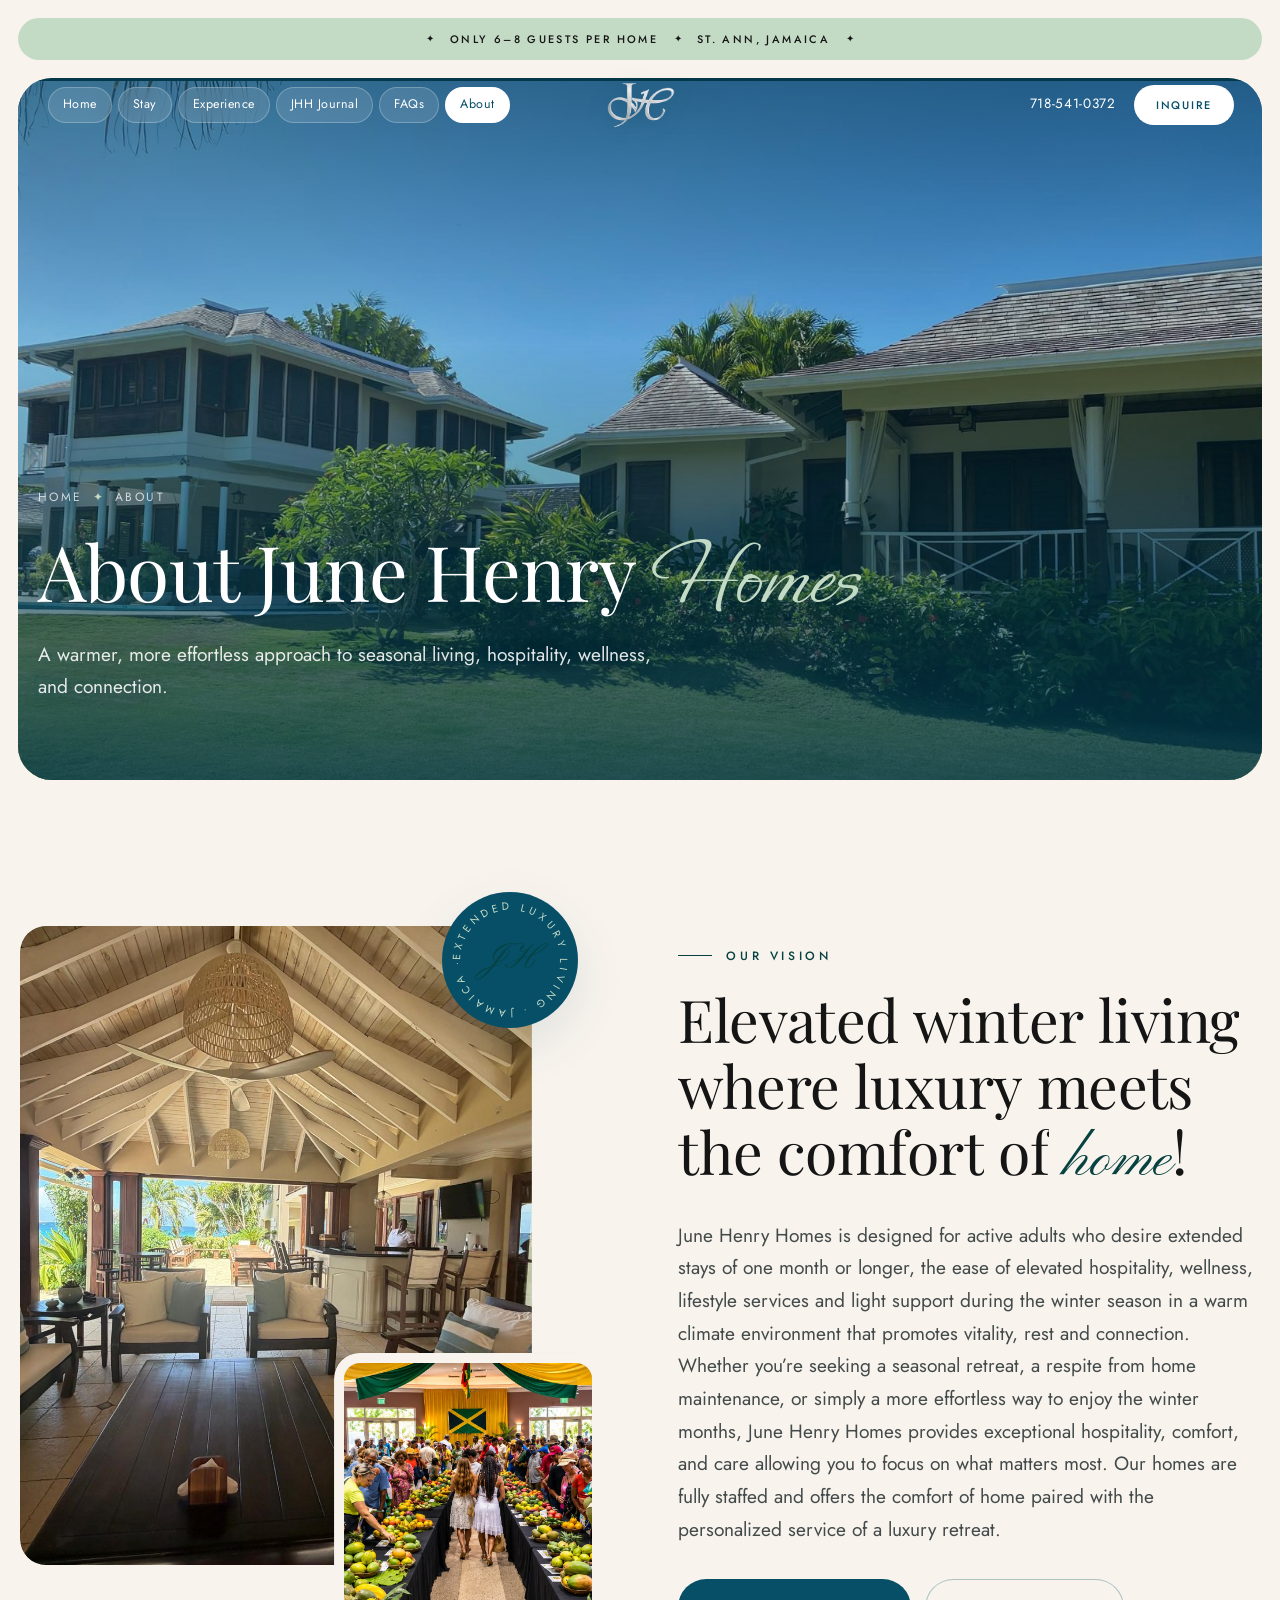
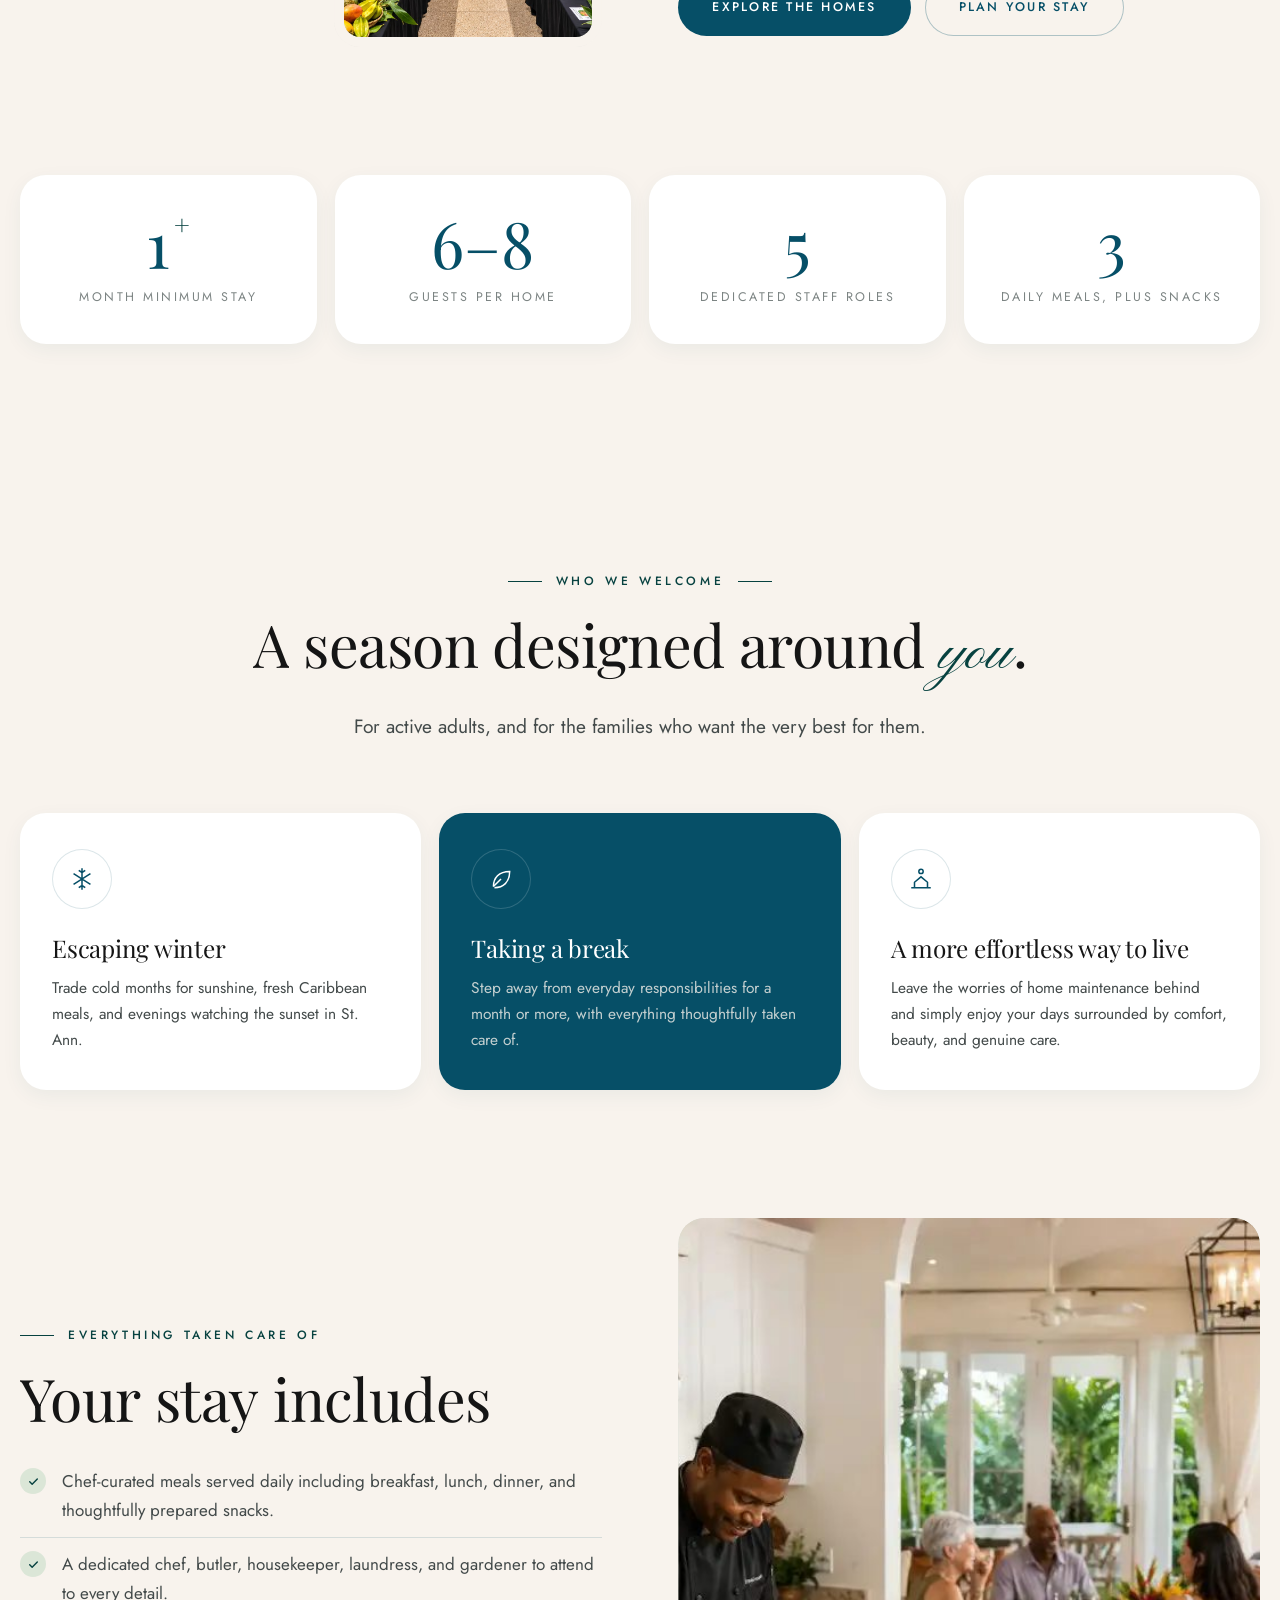
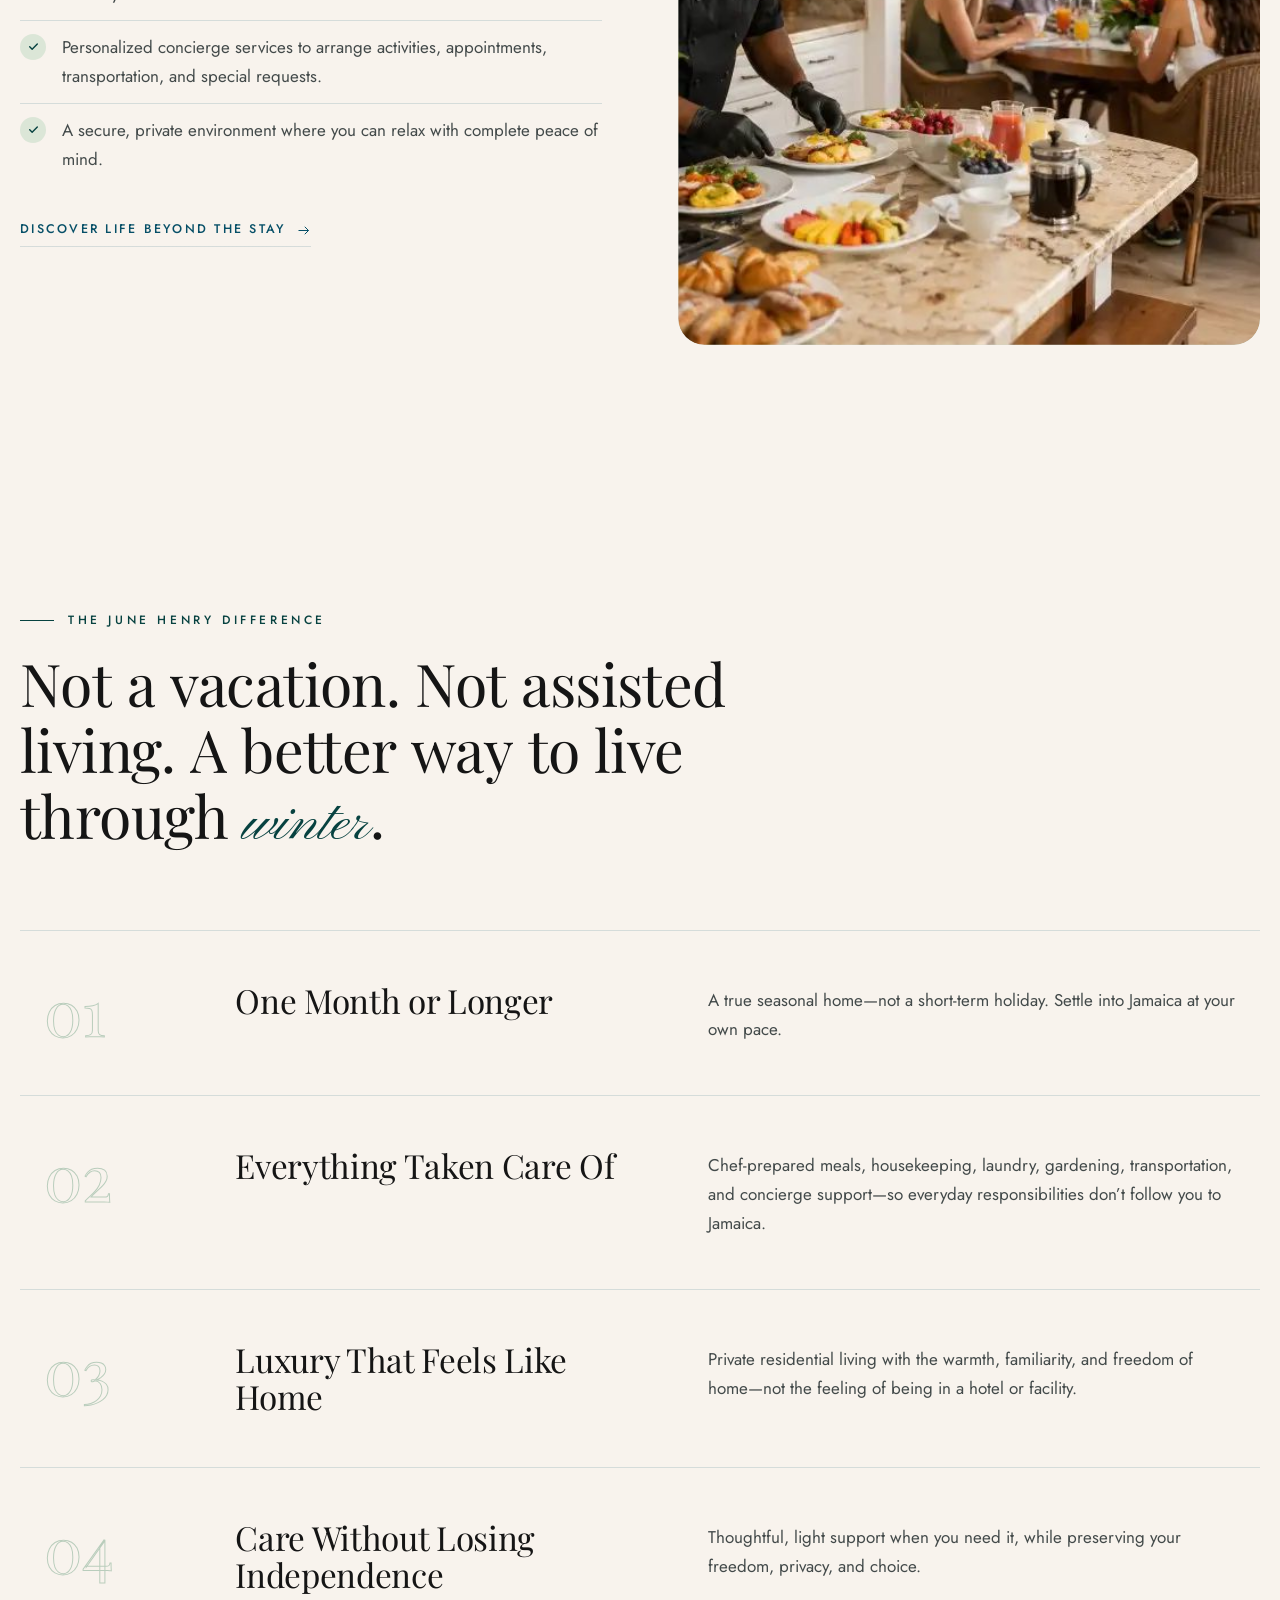
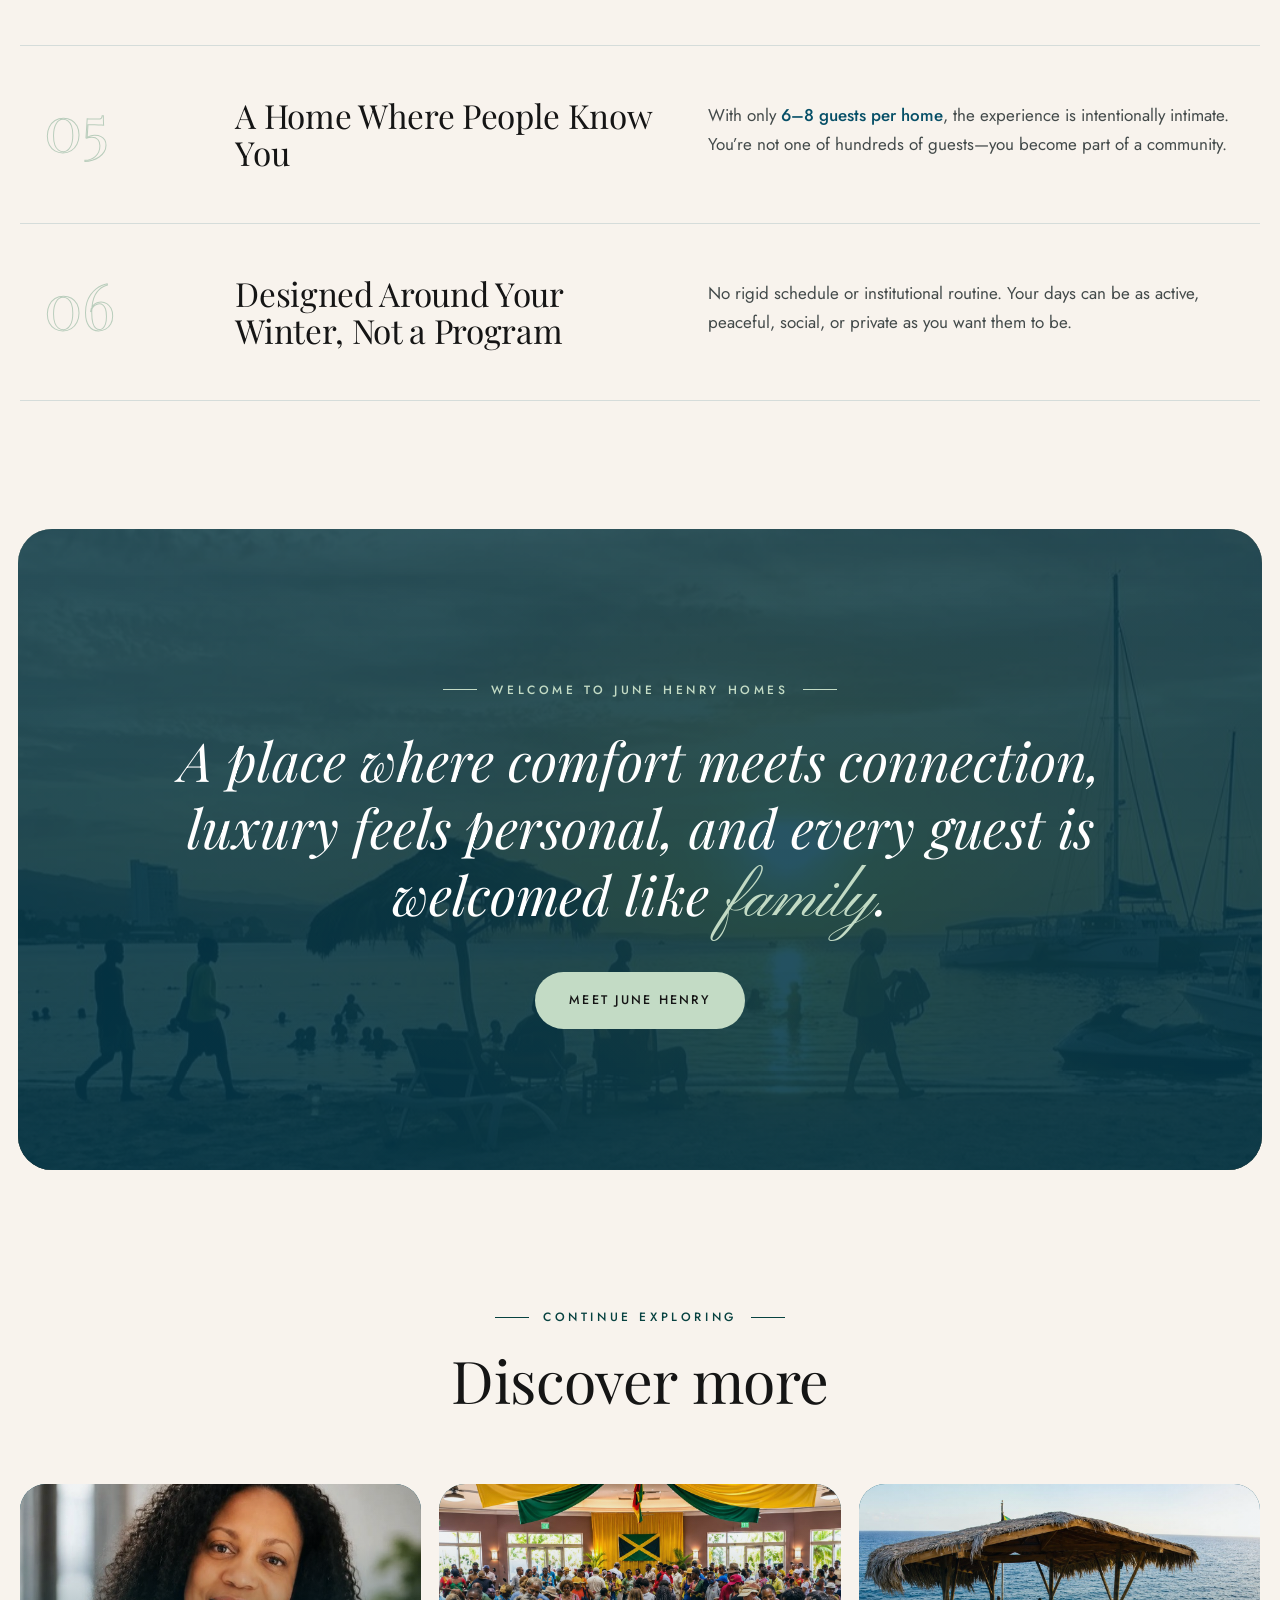
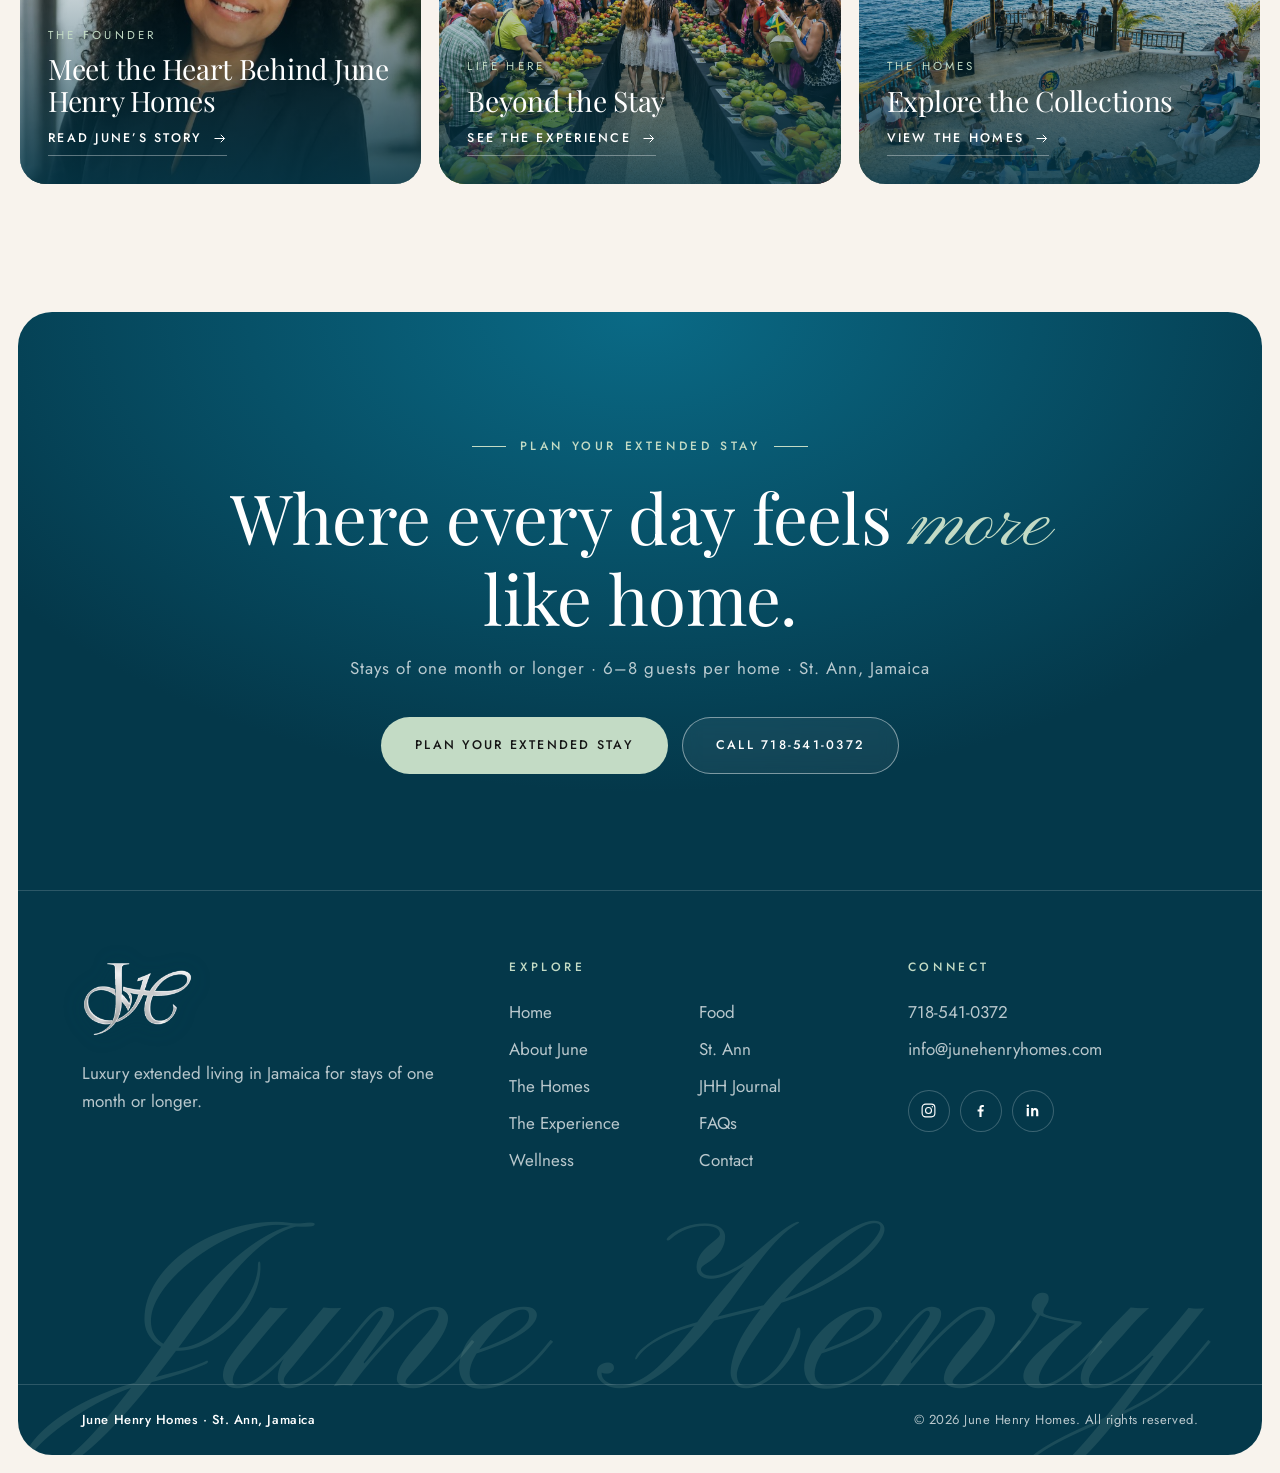
==== commit f8909083: "Use the client's own photos and copy, and apply the requested changes - Replace every stock photo wi" ====
--- a/about.html
+++ b/about.html
@@ -13,8 +13,7 @@
   <link rel="icon" href="data:image/svg+xml,%3Csvg xmlns='http://www.w3.org/2000/svg' viewBox='0 0 64 64'%3E%3Crect width='64' height='64' rx='16' fill='%23064F67'/%3E%3Ctext x='50%25' y='60%25' text-anchor='middle' font-family='Georgia,serif' font-size='28' fill='%23074240'%3EJH%3C/text%3E%3C/svg%3E">
   <link rel="preconnect" href="https://fonts.googleapis.com">
   <link rel="preconnect" href="https://fonts.gstatic.com" crossorigin>
-  <link rel="preconnect" href="https://images.unsplash.com">
-  <link href="https://fonts.googleapis.com/css2?family=Jost:wght@300;400;500;600&family=Pinyon+Script&family=Playfair+Display:ital,wght@0,400;0,500;0,600;1,400;1,500&display=swap" rel="stylesheet">
+  <link href="https://fonts.googleapis.com/css2?family=Jost:wght@300;400;500;600&family=Pinyon+Script&family=Ephesis&family=Playfair+Display:ital,wght@0,400;0,500;0,600;1,400;1,500&display=swap" rel="stylesheet">
   <link rel="stylesheet" href="css/base.css">
   <link rel="stylesheet" href="css/sections.css">
   <link rel="stylesheet" href="css/pages.css">
@@ -25,7 +24,7 @@
   <main id="main">
     <section class="page-hero">
       <div class="hero-media" data-parallax="0.12">
-        <img src="https://images.unsplash.com/photo-1540541338287-41700207dee6?auto=format&fit=crop&w=2200&q=80" alt="Pool terrace framed by palms overlooking the sea" fetchpriority="high">
+        <img src="images/homes-lawn.jpg" alt="June Henry Homes residences seen from the garden" fetchpriority="high">
       </div>
       <div class="page-hero-content">
         <nav class="breadcrumb hero-anim" aria-label="Breadcrumb"><a href="index.html">Home</a><span aria-hidden="true">✦</span><span aria-current="page">About</span></nav>
@@ -39,8 +38,8 @@
       <div class="container split">
         <div class="split-media">
           <div class="media-stack">
-            <div class="media media-main reveal-mask"><img src="https://images.unsplash.com/photo-1600210492486-724fe5c67fb0?auto=format&fit=crop&w=1100&q=80" alt="Bright, comfortable living room filled with natural light" loading="lazy"></div>
-            <div class="media media-small reveal-mask" style="--d:.3s"><img src="https://images.unsplash.com/photo-1504754524776-8f4f37790ca0?auto=format&fit=crop&w=700&q=80" alt="Breakfast table with fresh fruit, waffles and juice" loading="lazy"></div>
+            <div class="media media-main reveal-mask"><img src="images/interior-living.jpg" alt="Open living room inside a June Henry Homes residence" loading="lazy"></div>
+            <div class="media media-small reveal-mask" style="--d:.3s"><img src="images/fruit-event.jpg" alt="Guests gathered around a table of Jamaican fruit" loading="lazy"></div>
             <div class="rotating-badge" aria-hidden="true">
               <svg viewBox="0 0 136 136"><defs><path id="badgeCircle" d="M68,68 m-50,0 a50,50 0 1,1 100,0 a50,50 0 1,1 -100,0"/></defs><text><textPath href="#badgeCircle" textLength="312" lengthAdjust="spacing">Extended Luxury Living · Jamaica ·</textPath></text></svg>
               <span class="badge-core">JH</span>
@@ -49,10 +48,8 @@
         </div>
         <div class="split-body">
           <span class="eyebrow reveal">Our vision</span>
-          <h2 class="h2" data-split>The comfort of home, with the ease of a <span class="script">luxury</span> retreat.</h2>
-          <p class="lead reveal">June Henry Homes is designed for active adults seeking <strong>extended stays of one month or longer</strong> in the warmth of Jamaica.</p>
-          <p class="reveal">Enjoy the comfort of home with the elevated hospitality, wellness, and personalized support of a luxury retreat.</p>
-          <p class="reveal">Whether you’re escaping winter, taking a break, or simply looking for a more effortless way to live, <strong>June Henry Homes lets you focus on what matters most: rest, connection, and enjoying life.</strong></p>
+          <h2 class="h2" data-split>Elevated winter living where luxury meets the comfort of <span class="script">home</span>!</h2>
+          <p class="lead reveal">June Henry Homes is designed for active adults who desire extended stays of one month or longer, the ease of elevated hospitality, wellness, lifestyle services and light support during the winter season in a warm climate environment that promotes vitality, rest and connection. Whether you’re seeking a seasonal retreat, a respite from home maintenance, or simply a more effortless way to enjoy the winter months, June Henry Homes provides exceptional hospitality, comfort, and care allowing you to focus on what matters most. Our homes are fully staffed and offers the comfort of home paired with the personalized service of a luxury retreat.</p>
           <div class="btn-row reveal">
             <a class="btn" href="homes.html">Explore the Homes</a>
             <a class="btn btn-outline" href="contact.html">Plan Your Stay</a>
@@ -103,17 +100,16 @@
     <section class="section" style="padding-top:0">
       <div class="container split reverse">
         <div class="split-media">
-          <div class="media reveal-mask"><img src="https://images.unsplash.com/photo-1577219491135-ce391730fb2c?auto=format&fit=crop&w=1100&q=80" alt="Chef carefully plating a freshly prepared dish" loading="lazy"></div>
+          <div class="media reveal-mask"><img src="images/chef-dining.jpg" alt="The chef serving guests at the table" loading="lazy"></div>
         </div>
         <div class="split-body">
           <span class="eyebrow reveal">Everything taken care of</span>
           <h2 class="h2" data-split>Your stay includes</h2>
           <ul class="check-list reveal">
-            <li>Daily chef-prepared breakfast, lunch, dinner &amp; snacks</li>
-            <li>Dedicated chef, butler, housekeeper, laundress &amp; gardener</li>
-            <li>Personalized concierge for activities, appointments &amp; transportation</li>
-            <li>A secure, private, fully staffed home</li>
-            <li>Wellness, connection &amp; thoughtful support throughout your stay</li>
+            <li>Chef-curated meals served daily including breakfast, lunch, dinner, and thoughtfully prepared snacks.</li>
+            <li>A dedicated chef, butler, housekeeper, laundress, and gardener to attend to every detail.</li>
+            <li>Personalized concierge services to arrange activities, appointments, transportation, and special requests.</li>
+            <li>A secure, private environment where you can relax with complete peace of mind.</li>
           </ul>
           <div class="btn-row reveal">
             <a class="link-arrow" href="beyond.html">Discover life beyond the stay <svg viewBox="0 0 24 24" fill="none" stroke="currentColor" stroke-width="1.6" aria-hidden="true"><path d="M4 12h16M14 6l6 6-6 6"/></svg></a>
@@ -166,7 +162,7 @@
 
     <!-- Promise -->
     <section class="quote-band has-image" aria-label="Our promise">
-      <div class="jamaica-bg" data-parallax="0.1"><img src="https://images.unsplash.com/photo-1473116763249-2faaef81ccda?auto=format&fit=crop&w=2000&q=75" alt="" loading="lazy"></div>
+      <div class="jamaica-bg" data-parallax="0.1"><img src="images/beach-sunset.jpg" alt="" loading="lazy"></div>
       <span class="eyebrow center light reveal">Welcome to June Henry Homes</span>
       <blockquote class="reveal">A place where comfort meets connection, luxury feels personal, and every guest is welcomed like <span class="script">family</span>.</blockquote>
       <div class="btn-row center reveal">
@@ -183,19 +179,19 @@
         </div>
         <div class="collection-nav">
           <a class="collection-link reveal" href="heart.html">
-            <img src="https://images.unsplash.com/photo-1505693416388-ac5ce068fe85?auto=format&fit=crop&w=900&q=80" alt="" loading="lazy">
+            <img src="images/june-henry.jpg" alt="" loading="lazy">
             <span class="count">The founder</span>
             <h3>Meet the Heart Behind June Henry Homes</h3>
             <span class="link-arrow">Read June’s story <svg viewBox="0 0 24 24" fill="none" stroke="currentColor" stroke-width="1.6" aria-hidden="true"><path d="M4 12h16M14 6l6 6-6 6"/></svg></span>
           </a>
           <a class="collection-link reveal" style="--d:.1s" href="beyond.html">
-            <img src="https://images.unsplash.com/photo-1511632765486-a01980e01a18?auto=format&fit=crop&w=900&q=80" alt="" loading="lazy">
+            <img src="images/fruit-event.jpg" alt="" loading="lazy">
             <span class="count">Life here</span>
             <h3>Beyond the Stay</h3>
             <span class="link-arrow">See the experience <svg viewBox="0 0 24 24" fill="none" stroke="currentColor" stroke-width="1.6" aria-hidden="true"><path d="M4 12h16M14 6l6 6-6 6"/></svg></span>
           </a>
           <a class="collection-link reveal" style="--d:.2s" href="homes.html">
-            <img src="https://images.unsplash.com/photo-1499793983690-e29da59ef1c2?auto=format&fit=crop&w=900&q=80" alt="" loading="lazy">
+            <img src="images/beach-gazebo.jpg" alt="" loading="lazy">
             <span class="count">The homes</span>
             <h3>Explore the Collections</h3>
             <span class="link-arrow">View the homes <svg viewBox="0 0 24 24" fill="none" stroke="currentColor" stroke-width="1.6" aria-hidden="true"><path d="M4 12h16M14 6l6 6-6 6"/></svg></span>
--- a/css/base.css
+++ b/css/base.css
@@ -21,6 +21,7 @@
 
   --f-display: 'Playfair Display', Georgia, 'Times New Roman', serif;
   --f-script: 'Pinyon Script', 'Snell Roundhand', 'Apple Chancery', cursive;
+  --f-hero-script: 'Ephesis', 'Snell Roundhand', cursive;
   --f-body: 'Jost', 'Helvetica Neue', Arial, sans-serif;
 
   --radius-xl: 34px;
--- a/css/sections.css
+++ b/css/sections.css
@@ -29,7 +29,7 @@
   text-align: center; padding: 120px 24px 180px;
 }
 .hero-script {
-  font-family: var(--f-script); font-size: clamp(36px, 11.2vw, 205px); line-height: 0.9; white-space: nowrap;
+  font-family: var(--f-hero-script); font-size: clamp(38px, 12.6vw, 230px); line-height: 0.9; white-space: nowrap;
   color: rgba(248, 243, 237, 0.96); text-shadow: 0 10px 60px rgba(4, 56, 74, 0.4); margin: 22px 0 clamp(14px, 2.4vw, 34px); padding: 0 0.18em;
 }
 .hero h1 { color: #fff; font-size: clamp(30px, 3.7vw, 56px); }
@@ -372,3 +372,6 @@
 .testimonial-grid .testimonial-card blockquote { font-size: clamp(19px, 1.5vw, 22px); line-height: 1.45; }
 .testimonial-grid .testimonial-card::before { font-size: 170px; top: -26px; right: 18px; }
 @media (max-width: 1000px) { .testimonial-grid { grid-template-columns: 1fr; max-width: 640px; margin-inline: auto; } }
+
+/* Hero headings use the script face without the curled capitals */
+.hero .script, .page-hero .script { font-family: var(--f-hero-script); }
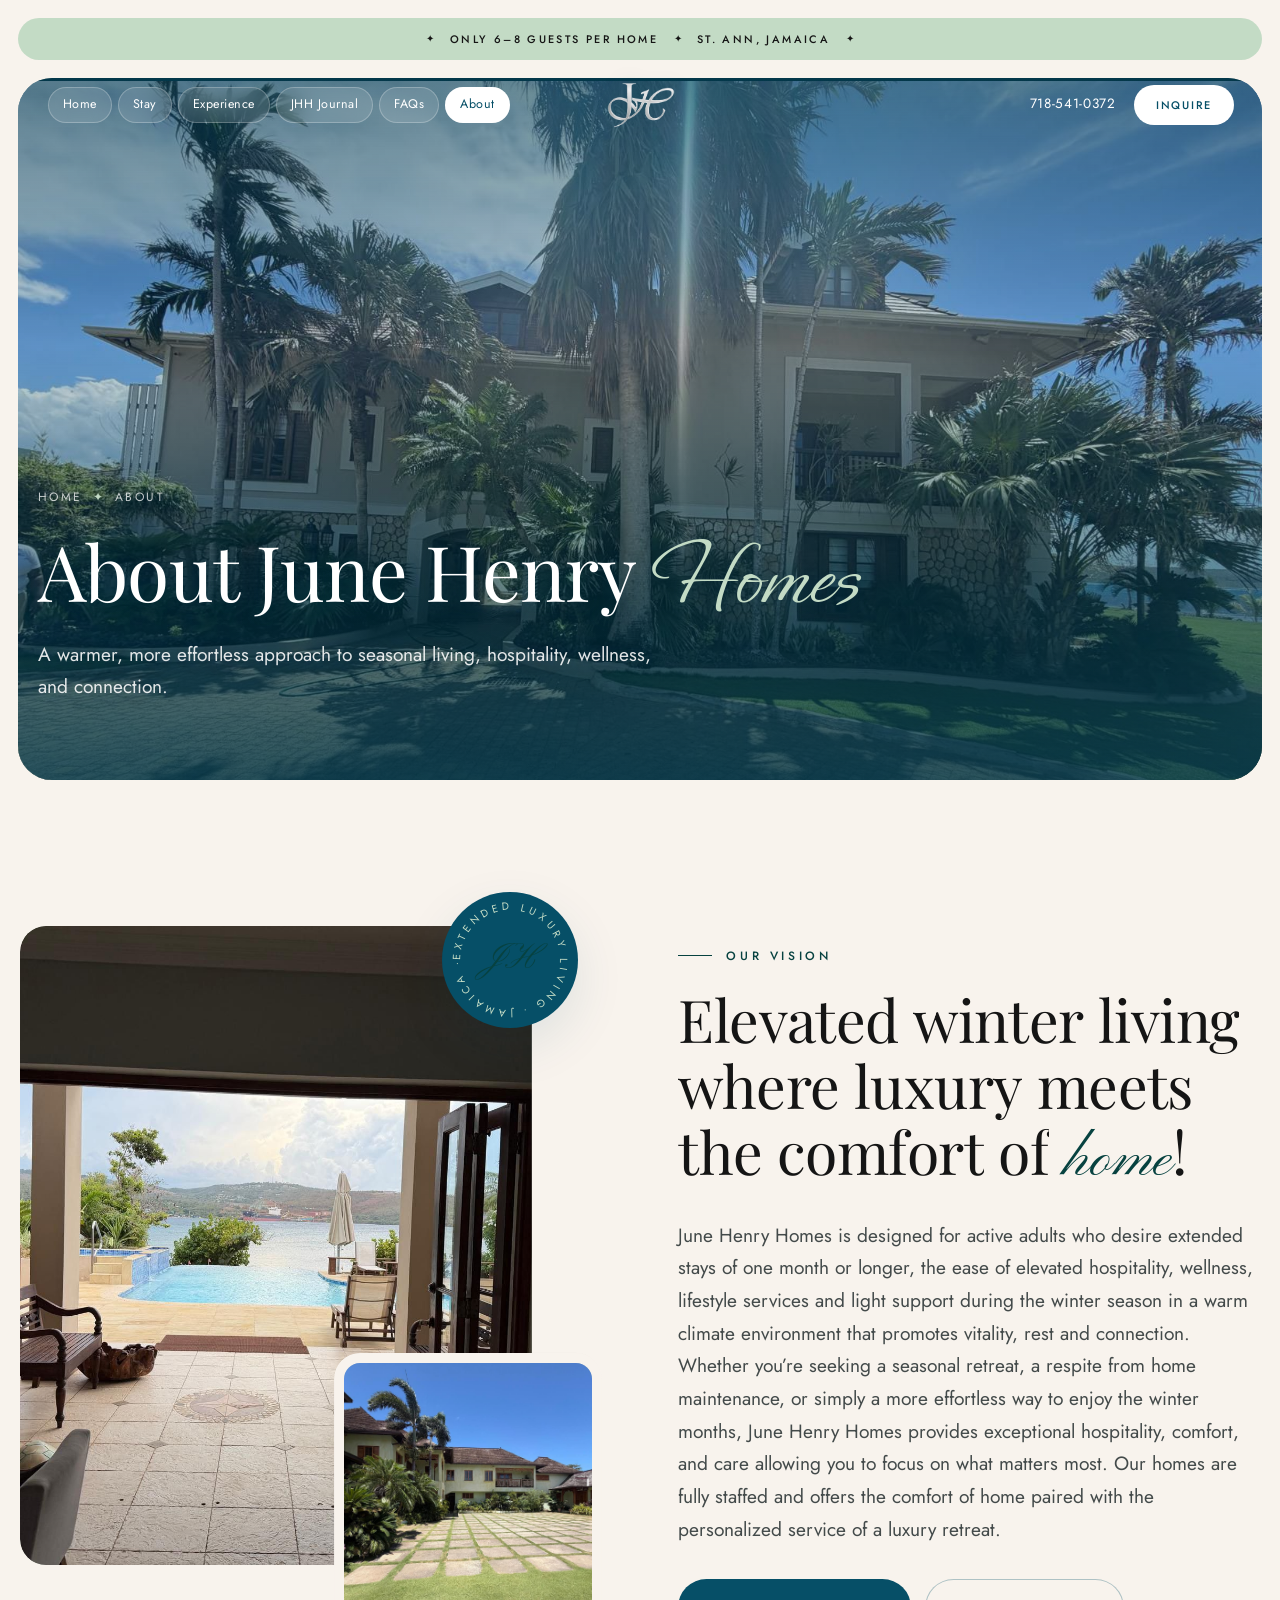
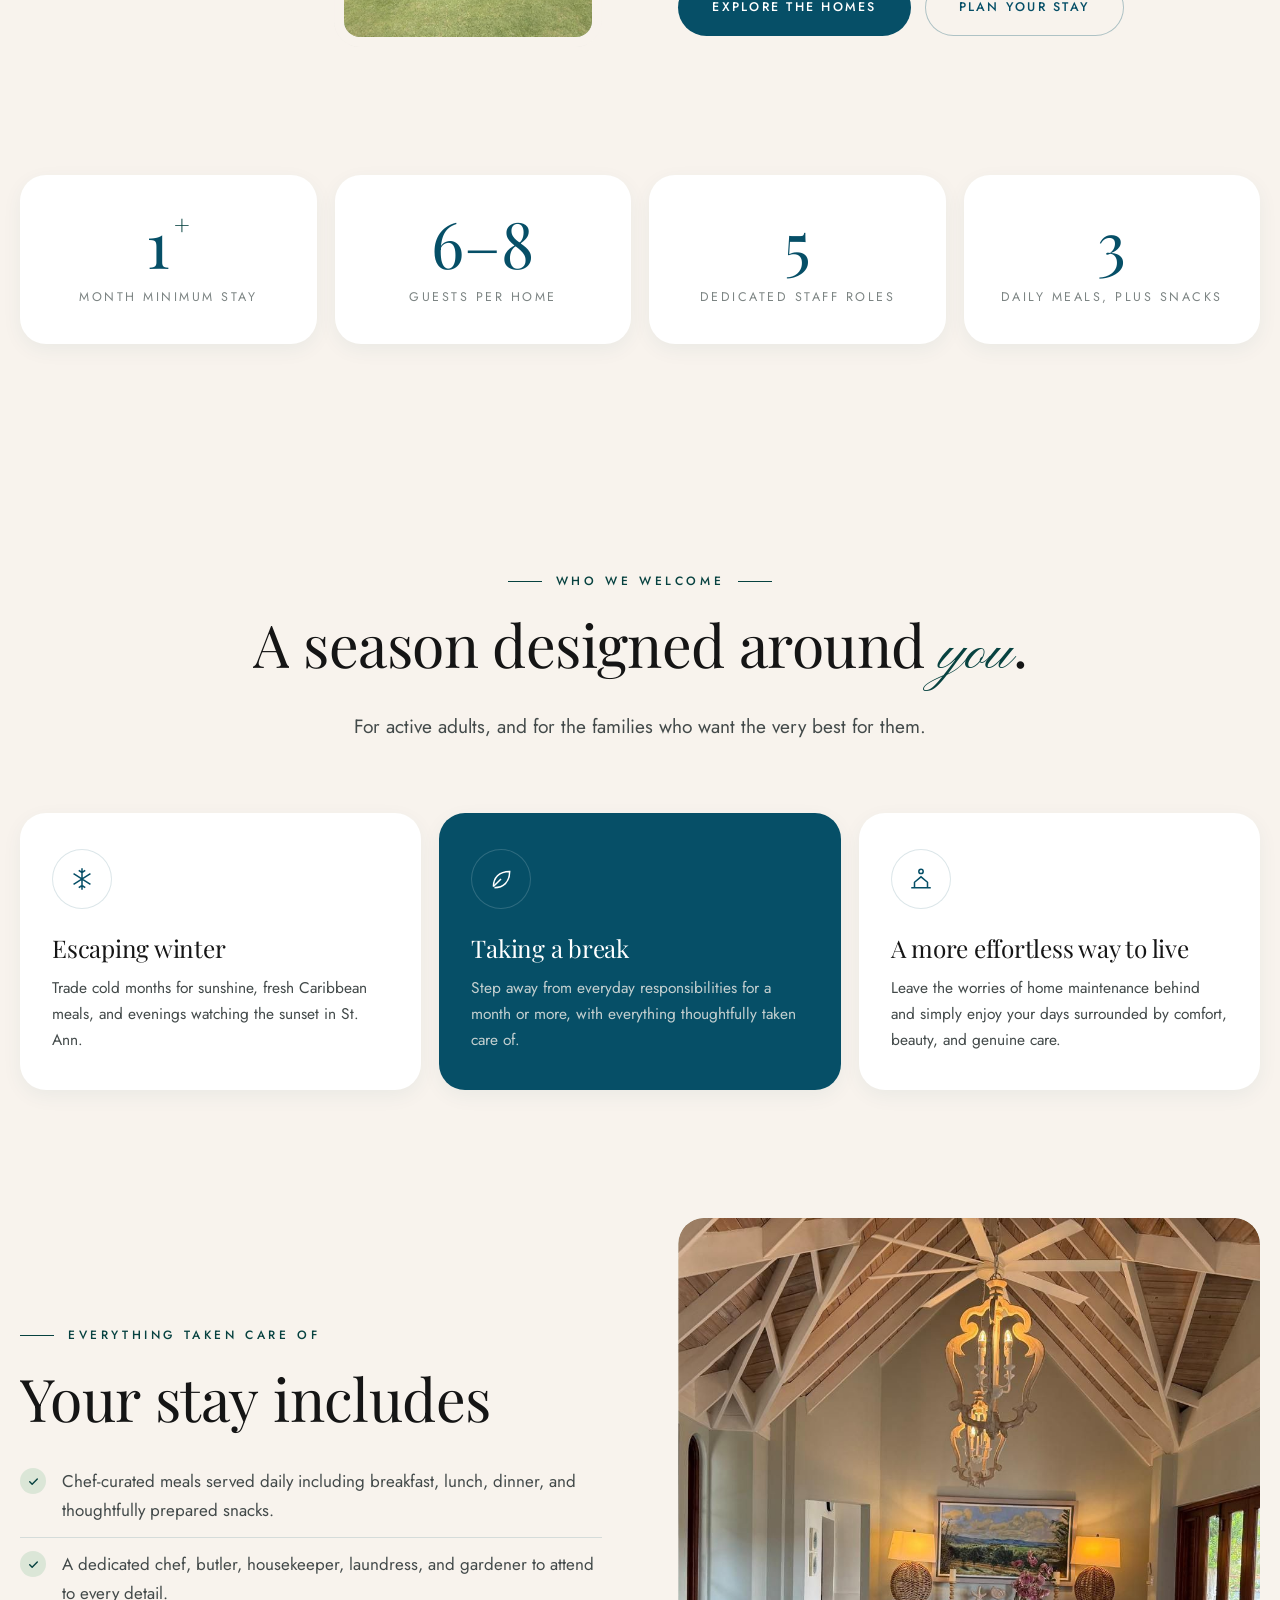
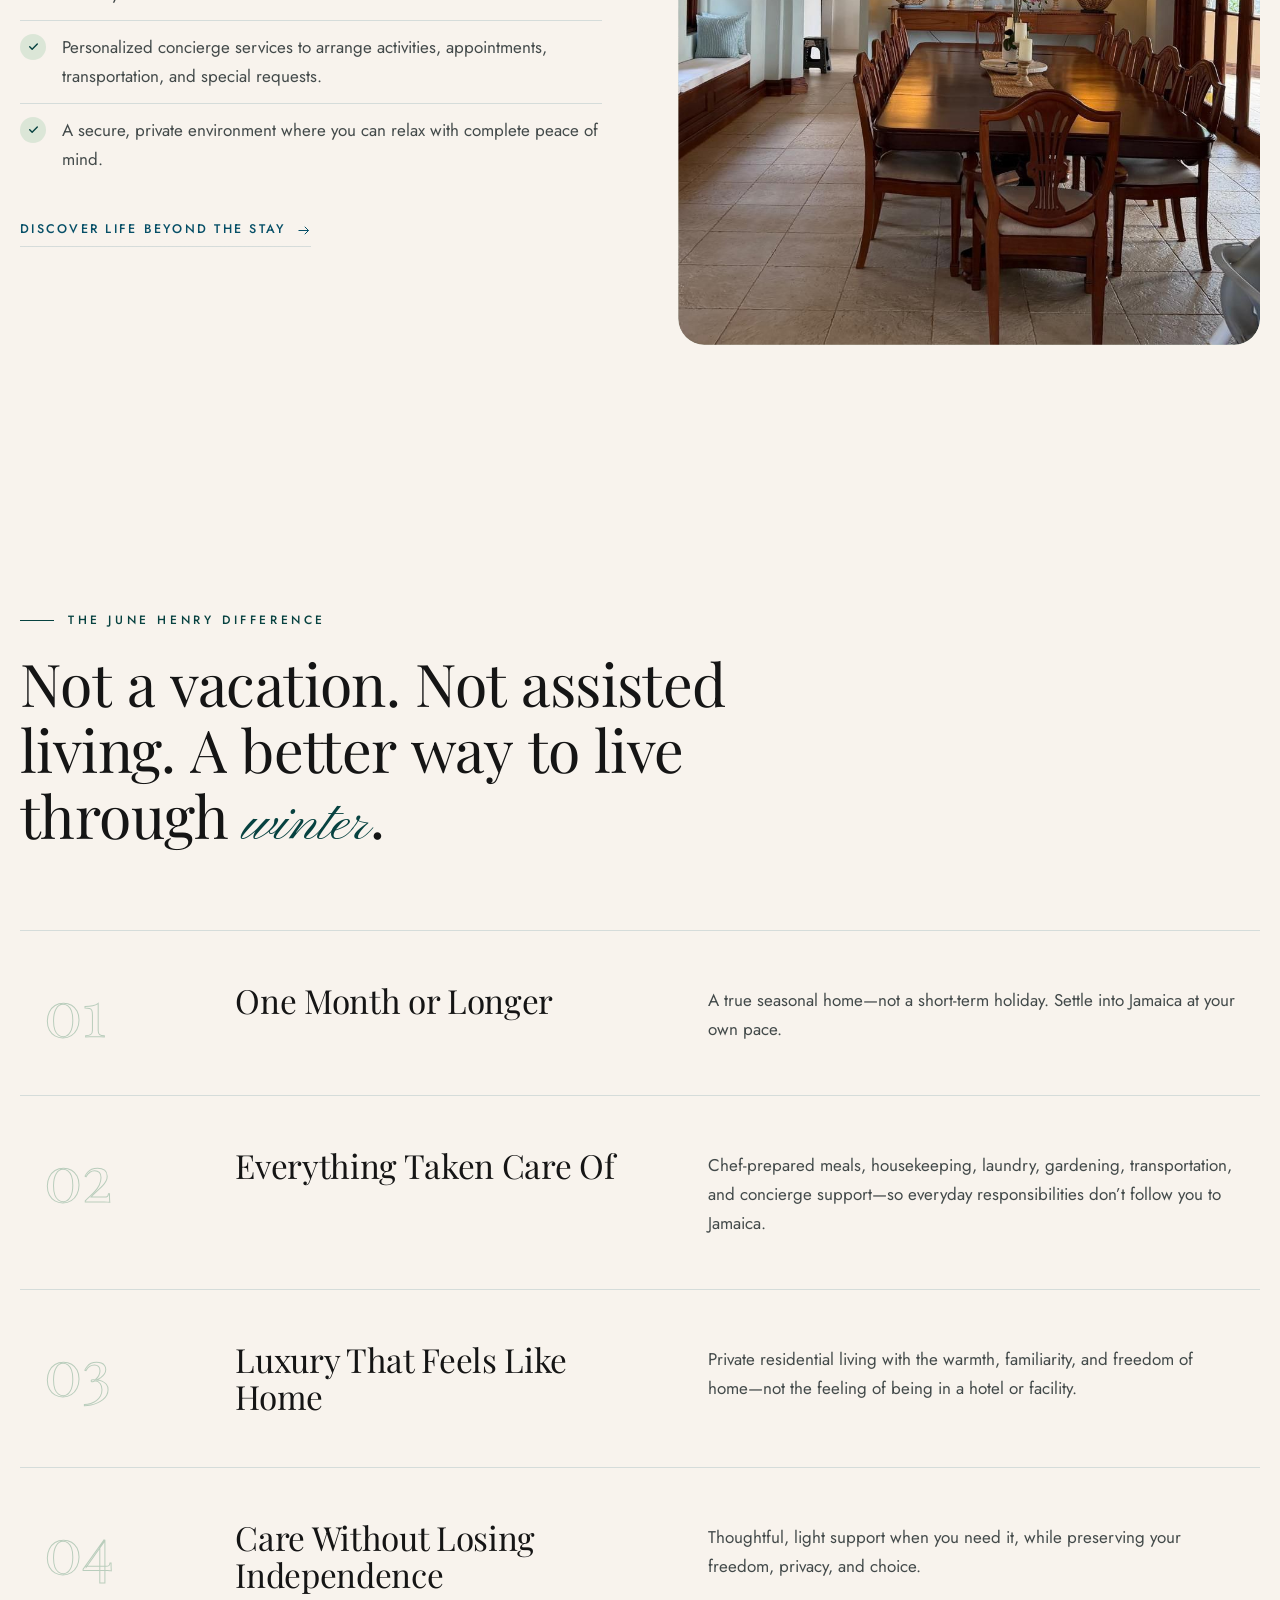
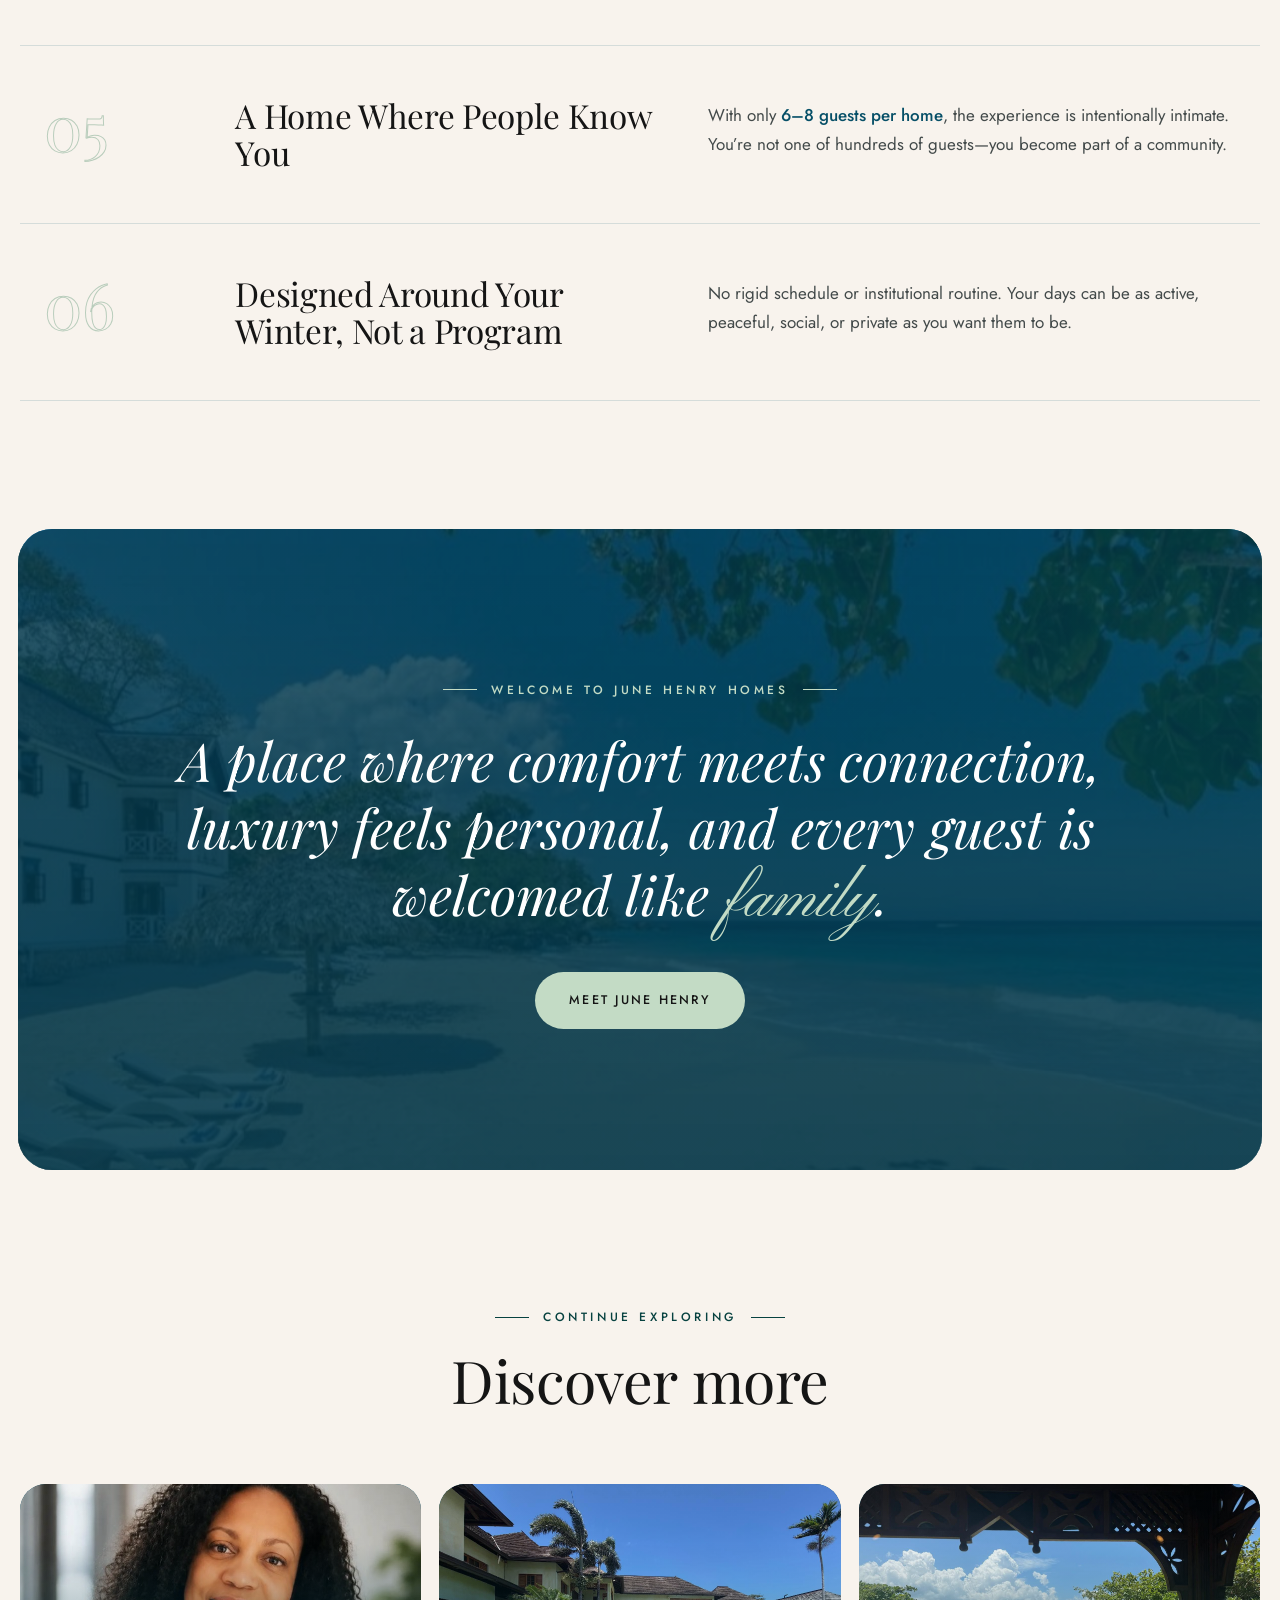
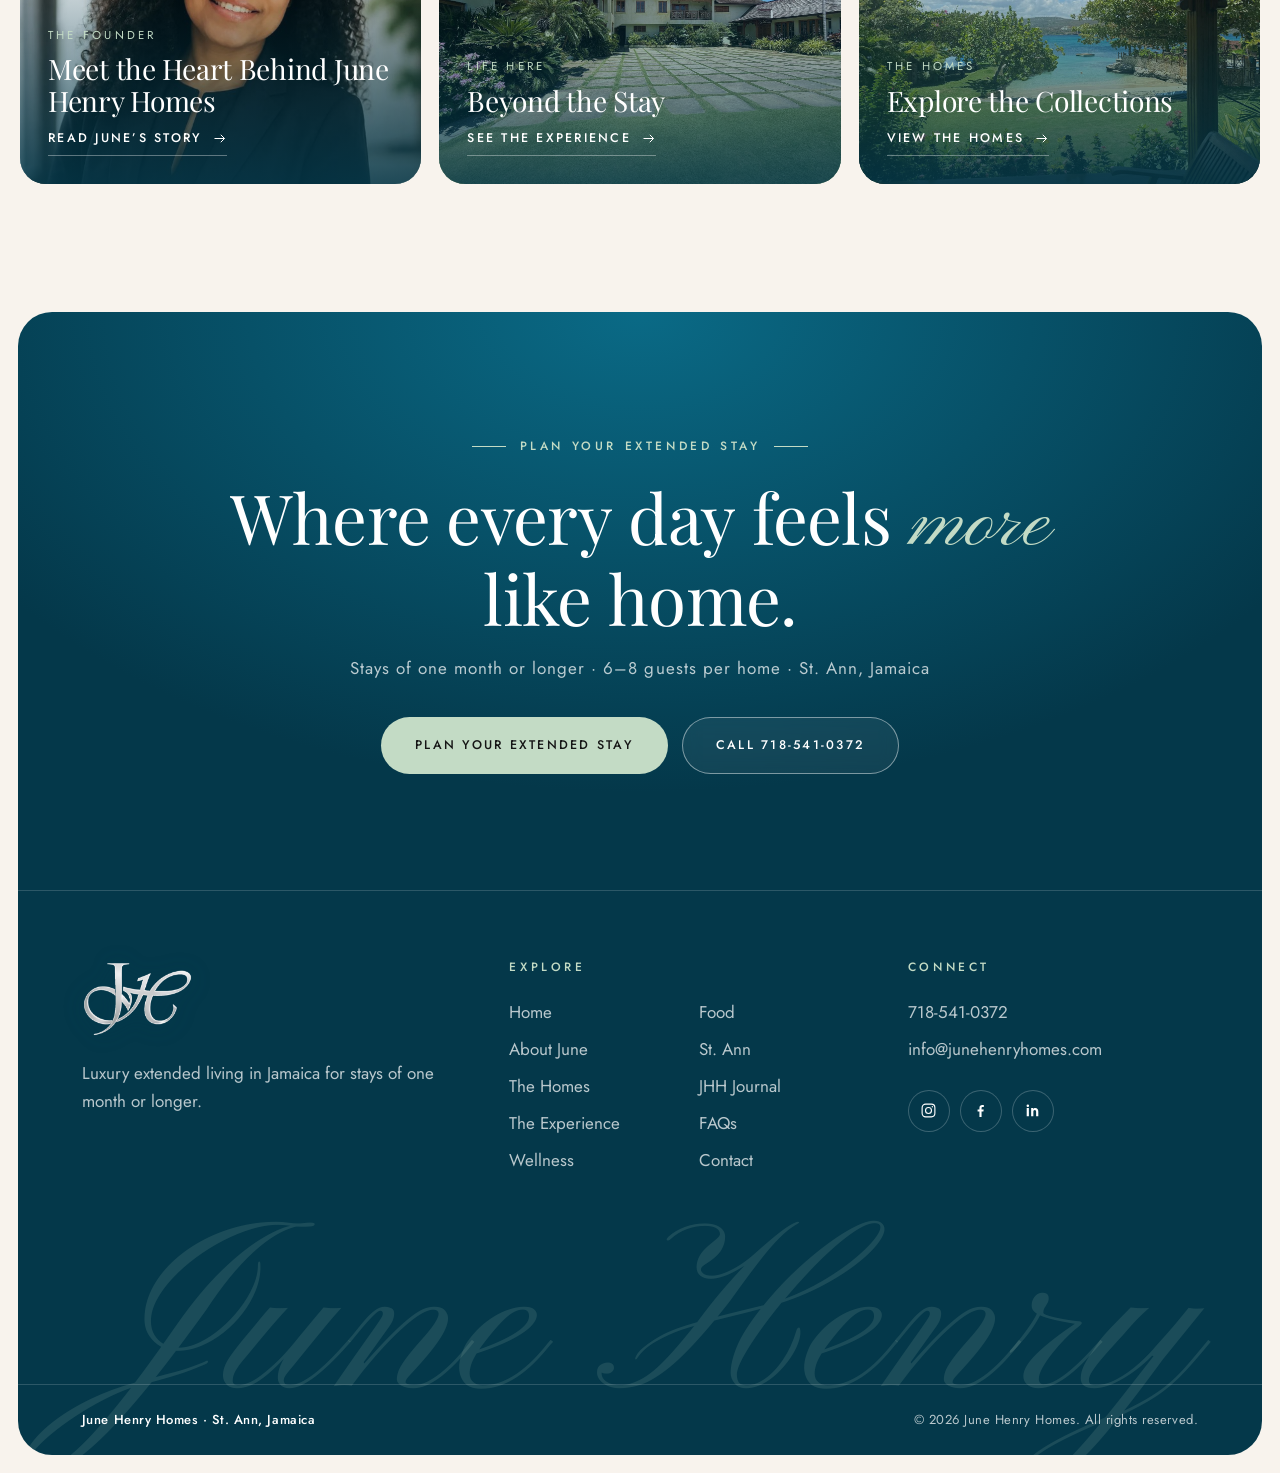
==== commit d3ee77fa: "Use the client's own property photos and add a hero slideshow - Add 16 photographs of the residences" ====
--- a/about.html
+++ b/about.html
@@ -24,7 +24,7 @@
   <main id="main">
     <section class="page-hero">
       <div class="hero-media" data-parallax="0.12">
-        <img src="images/homes-lawn.jpg" alt="June Henry Homes residences seen from the garden" fetchpriority="high">
+        <img src="images/villa-palms.jpg" alt="A June Henry Homes residence framed by palms" fetchpriority="high">
       </div>
       <div class="page-hero-content">
         <nav class="breadcrumb hero-anim" aria-label="Breadcrumb"><a href="index.html">Home</a><span aria-hidden="true">✦</span><span aria-current="page">About</span></nav>
@@ -38,8 +38,8 @@
       <div class="container split">
         <div class="split-media">
           <div class="media-stack">
-            <div class="media media-main reveal-mask"><img src="images/interior-living.jpg" alt="Open living room inside a June Henry Homes residence" loading="lazy"></div>
-            <div class="media media-small reveal-mask" style="--d:.3s"><img src="images/fruit-event.jpg" alt="Guests gathered around a table of Jamaican fruit" loading="lazy"></div>
+            <div class="media media-main reveal-mask"><img src="images/living-pool-view.jpg" alt="Living room opening onto the pool and the sea" loading="lazy"></div>
+            <div class="media media-small reveal-mask" style="--d:.3s"><img src="images/courtyard-homes.jpg" alt="The courtyard between the June Henry Homes residences" loading="lazy"></div>
             <div class="rotating-badge" aria-hidden="true">
               <svg viewBox="0 0 136 136"><defs><path id="badgeCircle" d="M68,68 m-50,0 a50,50 0 1,1 100,0 a50,50 0 1,1 -100,0"/></defs><text><textPath href="#badgeCircle" textLength="312" lengthAdjust="spacing">Extended Luxury Living · Jamaica ·</textPath></text></svg>
               <span class="badge-core">JH</span>
@@ -100,7 +100,7 @@
     <section class="section" style="padding-top:0">
       <div class="container split reverse">
         <div class="split-media">
-          <div class="media reveal-mask"><img src="images/chef-dining.jpg" alt="The chef serving guests at the table" loading="lazy"></div>
+          <div class="media reveal-mask"><img src="images/dining-room.jpg" alt="The dining room set for a shared meal" loading="lazy"></div>
         </div>
         <div class="split-body">
           <span class="eyebrow reveal">Everything taken care of</span>
@@ -162,7 +162,7 @@
 
     <!-- Promise -->
     <section class="quote-band has-image" aria-label="Our promise">
-      <div class="jamaica-bg" data-parallax="0.1"><img src="images/beach-sunset.jpg" alt="" loading="lazy"></div>
+      <div class="jamaica-bg" data-parallax="0.1"><img src="images/beach-cove.jpg" alt="The beach and cove beside the residences" loading="lazy"></div>
       <span class="eyebrow center light reveal">Welcome to June Henry Homes</span>
       <blockquote class="reveal">A place where comfort meets connection, luxury feels personal, and every guest is welcomed like <span class="script">family</span>.</blockquote>
       <div class="btn-row center reveal">
@@ -185,13 +185,13 @@
             <span class="link-arrow">Read June’s story <svg viewBox="0 0 24 24" fill="none" stroke="currentColor" stroke-width="1.6" aria-hidden="true"><path d="M4 12h16M14 6l6 6-6 6"/></svg></span>
           </a>
           <a class="collection-link reveal" style="--d:.1s" href="beyond.html">
-            <img src="images/fruit-event.jpg" alt="" loading="lazy">
+            <img src="images/courtyard-homes.jpg" alt="The courtyard between the June Henry Homes residences" loading="lazy">
             <span class="count">Life here</span>
             <h3>Beyond the Stay</h3>
             <span class="link-arrow">See the experience <svg viewBox="0 0 24 24" fill="none" stroke="currentColor" stroke-width="1.6" aria-hidden="true"><path d="M4 12h16M14 6l6 6-6 6"/></svg></span>
           </a>
           <a class="collection-link reveal" style="--d:.2s" href="homes.html">
-            <img src="images/beach-gazebo.jpg" alt="" loading="lazy">
+            <img src="images/gazebo-beach.jpg" alt="The gazebo looking over the private beach" loading="lazy">
             <span class="count">The homes</span>
             <h3>Explore the Collections</h3>
             <span class="link-arrow">View the homes <svg viewBox="0 0 24 24" fill="none" stroke="currentColor" stroke-width="1.6" aria-hidden="true"><path d="M4 12h16M14 6l6 6-6 6"/></svg></span>
--- a/css/sections.css
+++ b/css/sections.css
@@ -16,7 +16,7 @@
   color: #fff; background: var(--navy-deep);
 }
 .hero-media { position: absolute; inset: 0; z-index: -2; overflow: hidden; }
-.is-loaded .hero-media { animation: heroZoom 2.8s var(--ease) both; }
+.is-loaded .hero-media:not([data-slides]) { animation: heroZoom 2.8s var(--ease) both; }
 .hero-media img { width: 100%; height: 120%; object-fit: cover; transform: translate3d(0, var(--py, 0px), 0); will-change: transform; }
 .hero::before {
   content: ""; position: absolute; inset: 0; z-index: -1;
@@ -375,3 +375,15 @@
 
 /* Hero headings use the script face without the curled capitals */
 .hero .script, .page-hero .script { font-family: var(--f-hero-script); }
+
+/* ---------- Hero slideshow: the frames cross-fade and drift ---------- */
+.hero-media[data-slides] img {
+  position: absolute; top: 0; left: 0; width: 100%; height: 120%; object-fit: cover;
+  opacity: 0; transform: translate3d(0, var(--py, 0px), 0) scale(1.08);
+  transition: opacity 1.8s var(--ease), transform 9s var(--ease);
+}
+.hero-media[data-slides] img.is-active { opacity: 1; transform: translate3d(0, var(--py, 0px), 0) scale(1); }
+.no-js .hero-media[data-slides] img.is-active { opacity: 1; transform: none; }
+@media (prefers-reduced-motion: reduce) {
+  .hero-media[data-slides] img { transition: none; transform: none; }
+}
